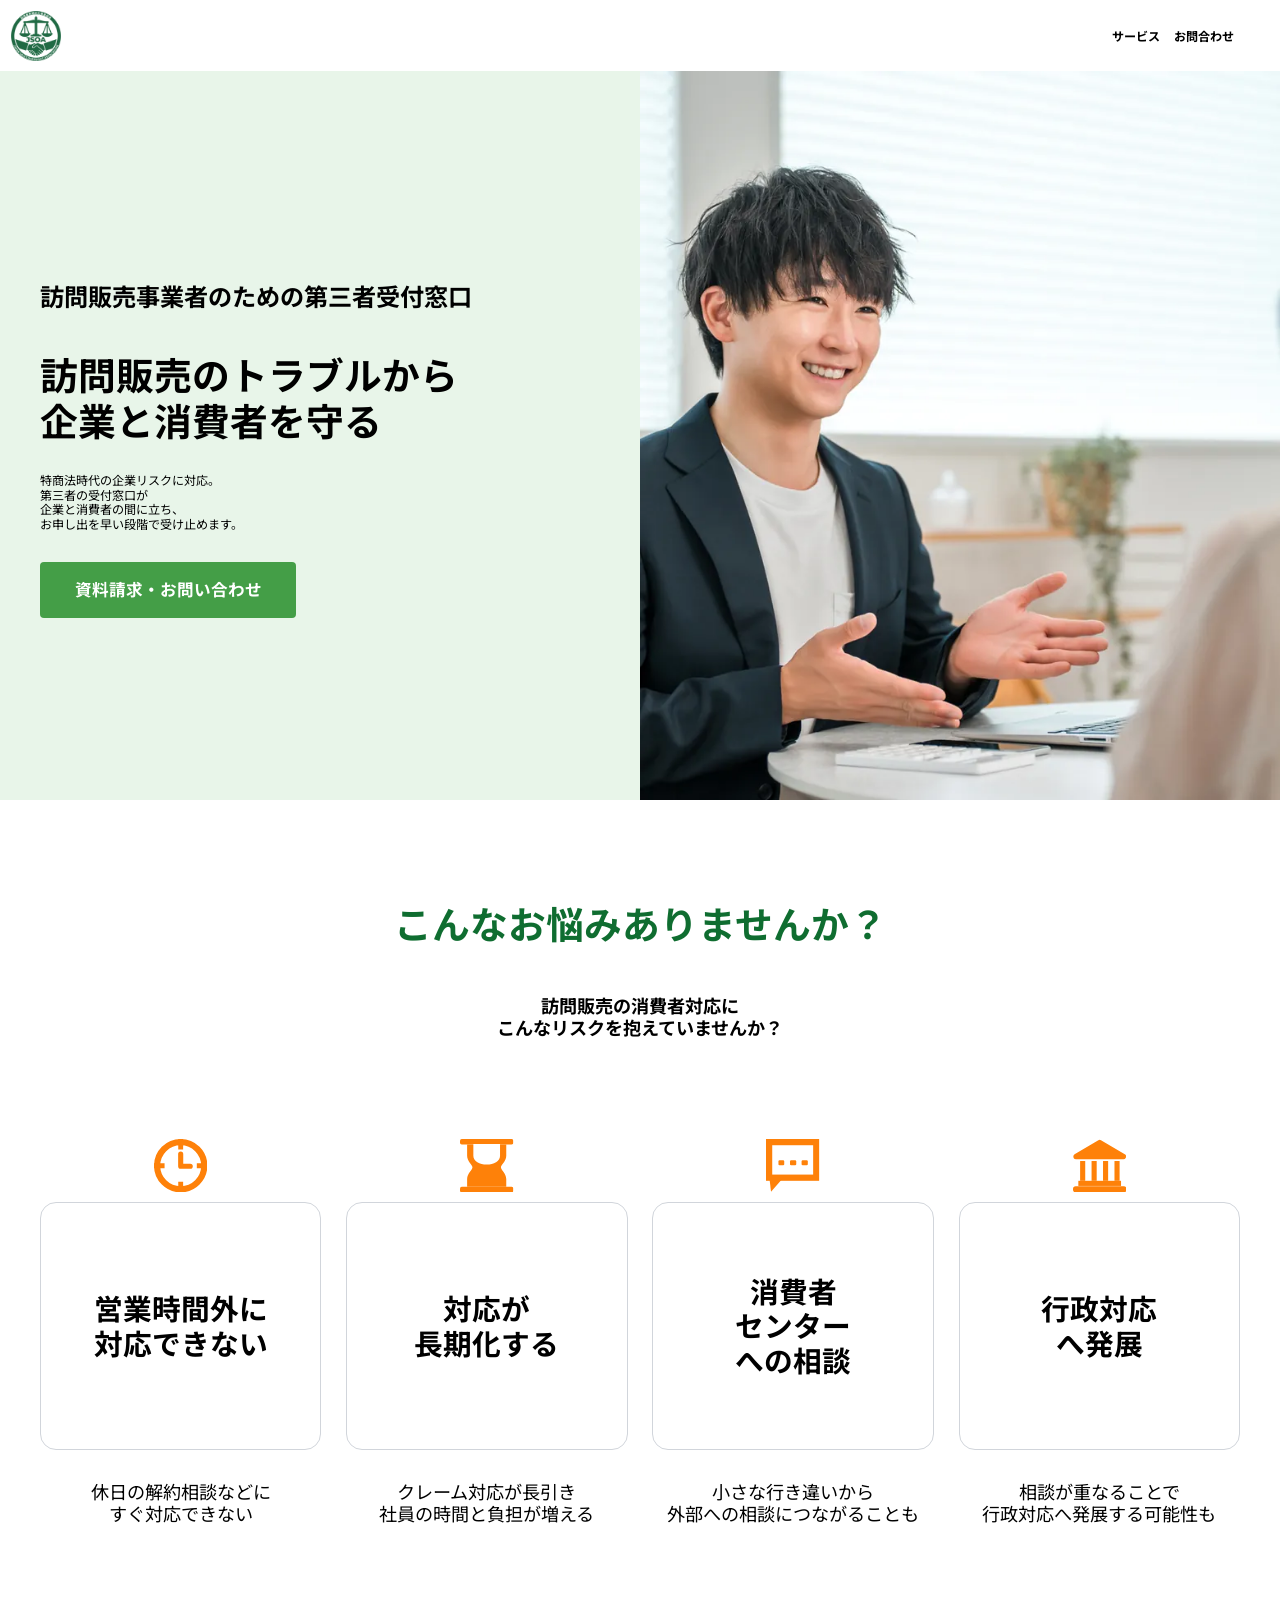
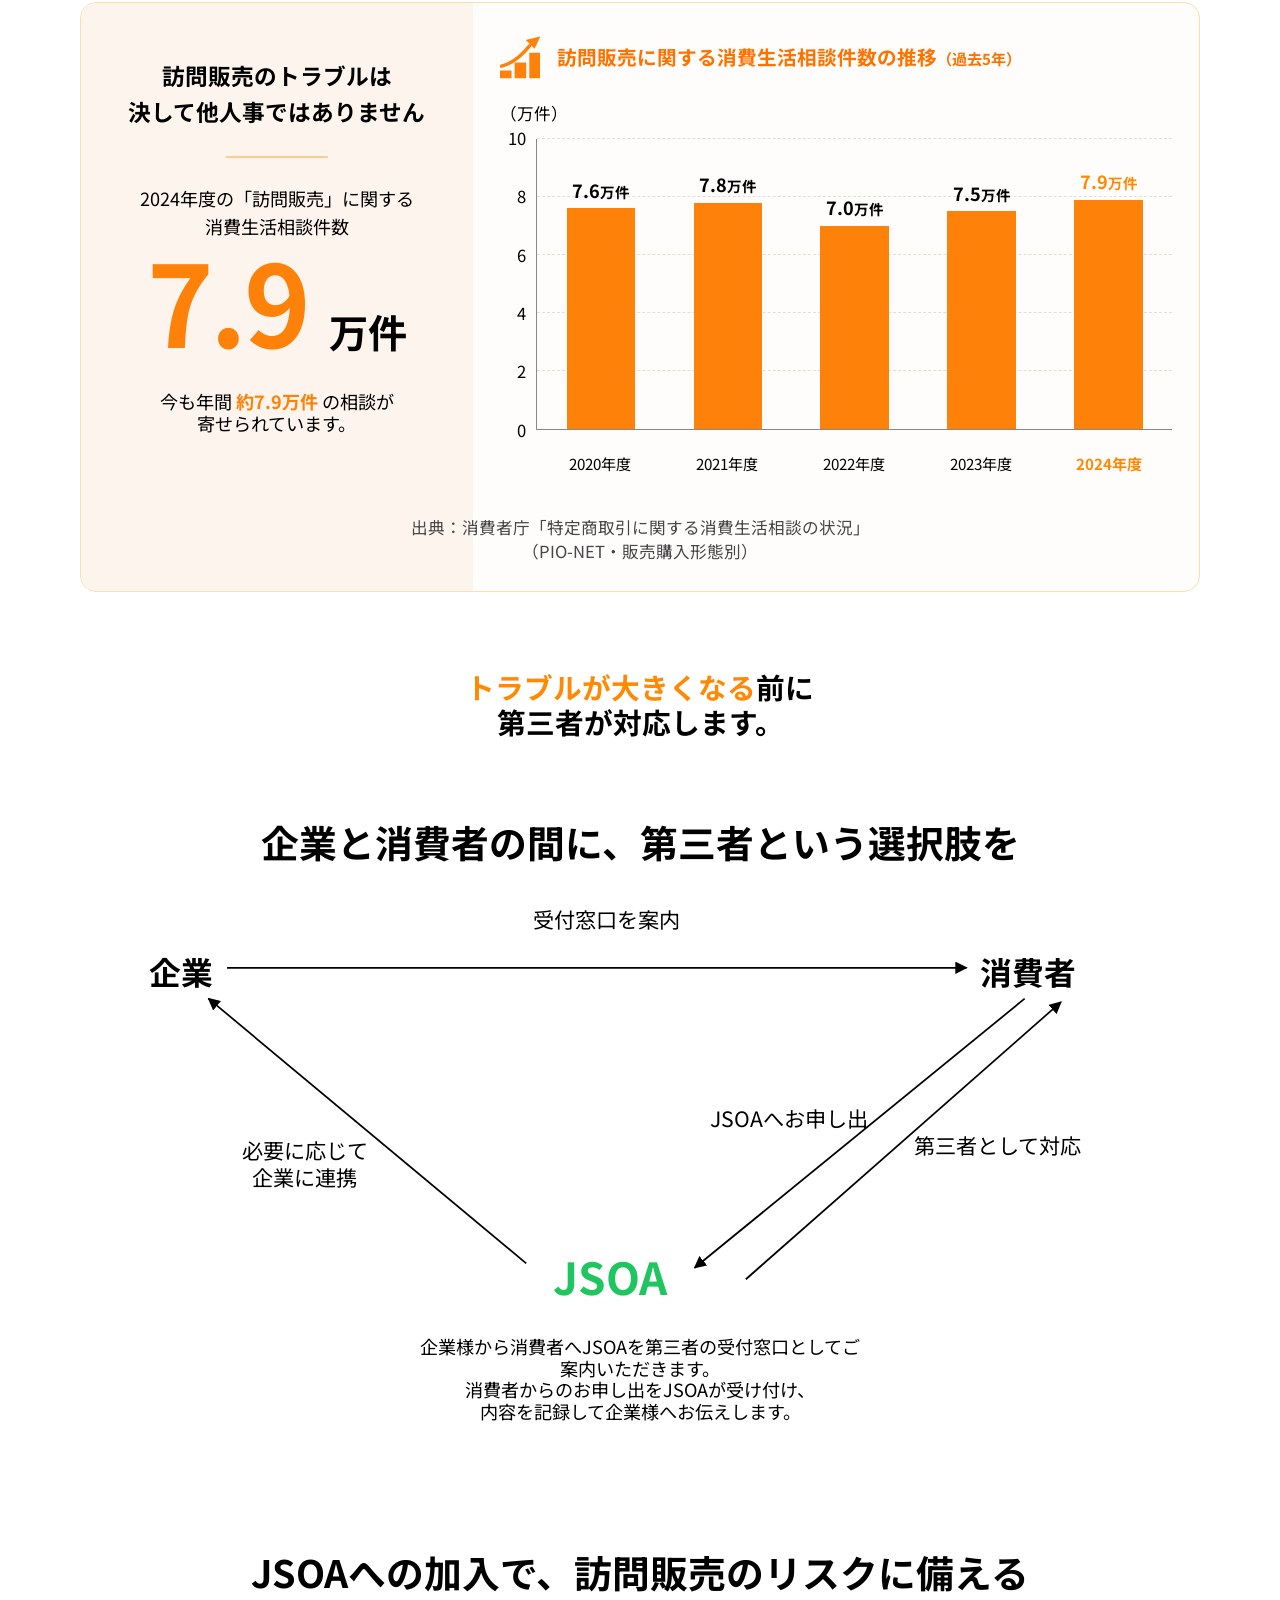
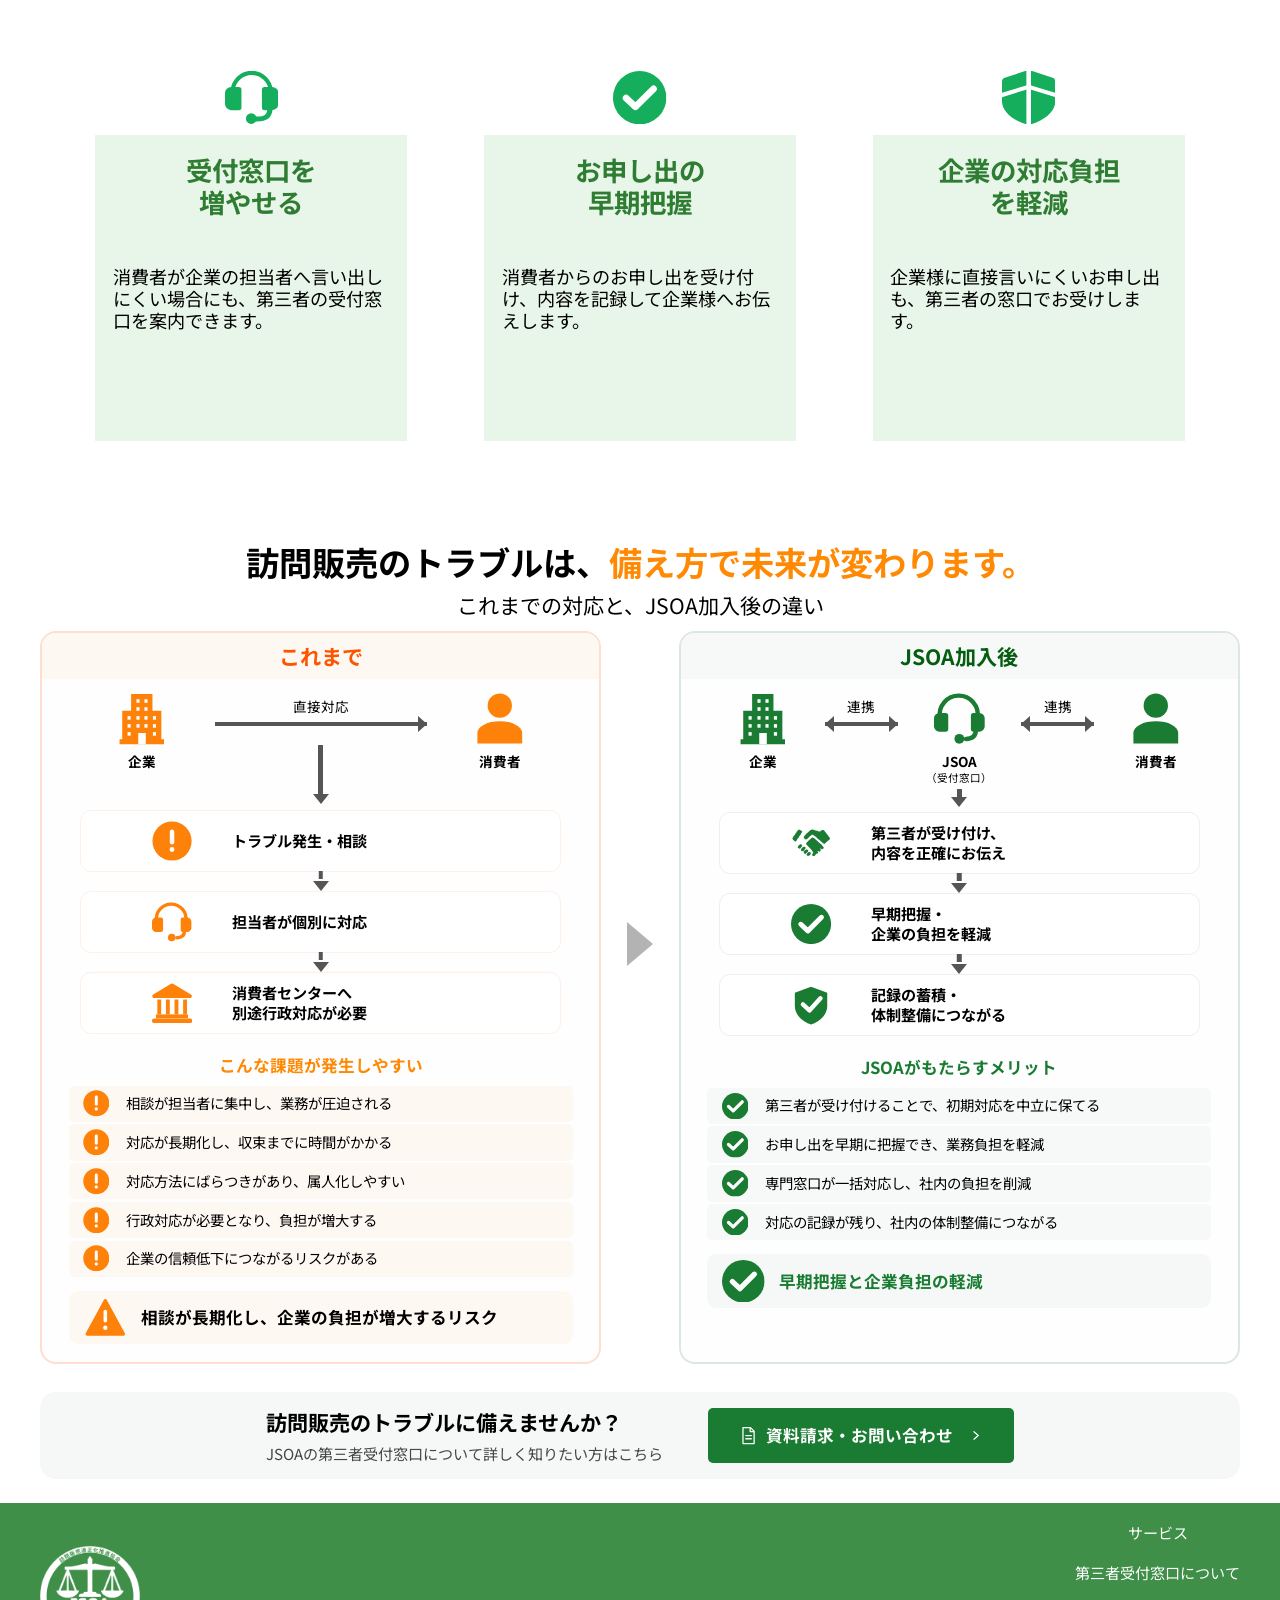
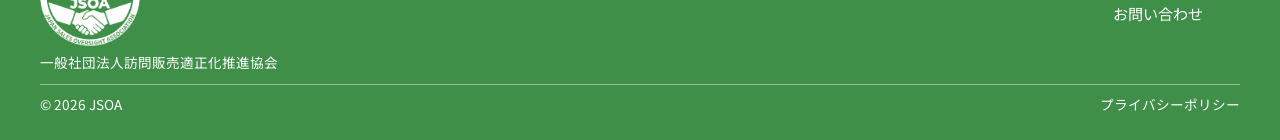
==== index.html @ cdb2e65a "Reorder the testimonial cards and write a new third one The first two cards were both "the desk abso" ====
<!DOCTYPE html>
<html lang="ja">
<head>
<meta charset="UTF-8">
<meta name="viewport" content="width=device-width, initial-scale=1">
<title>一般社団法人訪問販売適正化推進協会（JSOA）｜訪問販売事業者のための第三者受付窓口</title>
<meta name="description" content="JSOAは訪問販売事業者のための第三者受付窓口です。企業と消費者の間に立ち、お申し出を早い段階で受け止め、内容を記録して企業様へお伝えしまートします。">
<meta property="og:type" content="website">
<meta property="og:title" content="一般社団法人訪問販売適正化推進協会（JSOA）">
<meta property="og:description" content="訪問販売のトラブルから企業と消費者を守る。第三者の受付窓口がお申し出を早期に受け止めます。">
<meta property="og:image" content="assets/images/hero-main.jpg">
<link rel="icon" href="assets/images/LOGO.png">
<link rel="preconnect" href="https://fonts.googleapis.com">
<link rel="preconnect" href="https://fonts.gstatic.com" crossorigin>
<link href="https://fonts.googleapis.com/css2?family=Noto+Sans+JP:wght@400;500;700;900&display=swap" rel="stylesheet">
<link rel="stylesheet" href="assets/css/style.css">
<script>
  /* ============================================================
     CTA（資料請求・お問い合わせ）の遷移先
     ページ内すべての CTA ボタンとナビの「お問い合わせ」が一括で切り替わります。
     いまは同梱の個別説明会予約ページに向けています。
     外部URL（Jicooの予約ページ直リンク等）に変えたい場合もこの1行だけ。
     例: window.JSOA_CTA_URL = 'https://www.jicoo.com/t/xxxx/e/yyyy';
     ============================================================ */
  window.JSOA_CTA_URL = 'reserve/index.html';
</script>
</head>
<body>

<!-- ============ SVG アイコンスプライト ============ -->
<svg class="sprite" aria-hidden="true" focusable="false" xmlns="http://www.w3.org/2000/svg">
  <symbol id="i-clock" viewBox="0 0 48 48">
    <circle cx="24" cy="24" r="21.2" fill="none" stroke="currentColor" stroke-width="5.6"/>
    <path d="M24 0v9.5M24 38.5V48M0 24h9.5M38.5 24H48" stroke="currentColor" stroke-width="4.4"/>
    <path d="M24 13.5v11h8.6" fill="none" stroke="currentColor" stroke-width="4.6" stroke-linecap="round" stroke-linejoin="round"/>
  </symbol>
  <symbol id="i-hourglass" viewBox="0 0 48 48">
    <rect x="0" y="0" width="48" height="5" rx="1.6" fill="currentColor"/>
    <rect x="0" y="43" width="48" height="5" rx="1.6" fill="currentColor"/>
    <path d="M6.4 5V15C6.4 20 11.2 23 11.2 25.5 11.2 28 6.4 31 6.4 36V43H41.6V36C41.6 31 36.8 28 36.8 25.5 36.8 23 41.6 20 41.6 15V5Z" fill="currentColor"/>
    <path d="M12 4.6V15C12 20 17.6 23 24 23 30.4 23 36 20 36 15V4.6Z" fill="#fff"/>
  </symbol>
  <symbol id="i-chat" viewBox="0 0 48 48">
    <rect x="2.8" y="2.8" width="42.4" height="32" fill="none" stroke="currentColor" stroke-width="5.6"/>
    <path d="M2.8 32.5H17.5L4.5 47.5Z" fill="currentColor"/>
    <rect x="11.2" y="19.2" width="5.2" height="4.4" rx="1" fill="currentColor"/>
    <rect x="21.6" y="19.2" width="5.6" height="4.4" rx="1" fill="currentColor"/>
    <rect x="32" y="19.2" width="5.6" height="4.4" rx="1" fill="currentColor"/>
  </symbol>
  <symbol id="i-gov" viewBox="0 0 48 48">
    <path d="M24 3 45.4 15.8H2.6Z" fill="currentColor" stroke="currentColor" stroke-width="4.6" stroke-linejoin="round"/>
    <rect x="6.4" y="19.8" width="4.6" height="17.8" fill="currentColor"/>
    <rect x="16.7" y="19.8" width="4.6" height="17.8" fill="currentColor"/>
    <rect x="27" y="19.8" width="4.6" height="17.8" fill="currentColor"/>
    <rect x="37.3" y="19.8" width="4.6" height="17.8" fill="currentColor"/>
    <rect x="4.8" y="37.6" width="38.4" height="4.6" fill="currentColor"/>
    <rect x="0" y="42.4" width="48" height="5.6" rx="2.5" fill="currentColor"/>
  </symbol>
  <symbol id="i-chartup" viewBox="0 0 46 49">
    <rect x="0" y="40" width="13" height="9" fill="currentColor"/>
    <rect x="16.5" y="31" width="13" height="18" fill="currentColor"/>
    <rect x="33" y="20" width="13" height="29" fill="currentColor"/>
    <path d="M1.7 35C12.5 32.5 23.5 24.5 33.5 12" fill="none" stroke="currentColor" stroke-width="3.8" stroke-linecap="round"/>
    <path d="M45.5 1.5 39 15.5 29 5.5z" fill="currentColor"/>
  </symbol>
  <symbol id="i-headset" viewBox="0 0 60 60">
    <path d="M8.6 22A21.5 21.5 0 0 1 30 2.1A21.5 21.5 0 0 1 51.4 22" fill="none"
      stroke="currentColor" stroke-width="4.7"/>
    <path d="M7 18h8.5a3 3 0 0 1 3 3v20a3 3 0 0 1-3 3H7a7 7 0 0 1-7-7V25a7 7 0 0 1 7-7z" fill="currentColor"/>
    <path d="M53 18h-8.5a3 3 0 0 0-3 3v20a3 3 0 0 0 3 3H53a7 7 0 0 0 7-7V25a7 7 0 0 0-7-7z" fill="currentColor"/>
    <path d="M50.5 42.5C50.5 50 46.5 54.5 34 54" fill="none" stroke="currentColor"
      stroke-width="5.6" stroke-linecap="round"/>
    <circle cx="29.5" cy="53.5" r="6" fill="currentColor"/>
  </symbol>
  <symbol id="i-headset-sm" viewBox="0 0 58 57">
    <path d="M6.6 27A21.4 21.4 0 0 1 27.8 2.5A21.4 21.4 0 0 1 49 27" fill="none"
      stroke="currentColor" stroke-width="4.8"/>
    <path d="M6 22h7a3 3 0 0 1 3 3v15a3 3 0 0 1-3 3H6a6 6 0 0 1-6-6V28a6 6 0 0 1 6-6z" fill="currentColor"/>
    <path d="M51 22h-6.5a3 3 0 0 0-3 3v15a3 3 0 0 0 3 3H51a6 6 0 0 0 6-6V28a6 6 0 0 0-6-6z" fill="currentColor"/>
    <path d="M47 41.5C47 46.5 44.5 51 36 51.3" fill="none" stroke="currentColor"
      stroke-width="5" stroke-linecap="round"/>
    <circle cx="28.5" cy="51" r="5.5" fill="currentColor"/>
  </symbol>
  <symbol id="i-check" viewBox="0 0 45 45">
    <circle cx="22.5" cy="22.5" r="22.5" fill="currentColor"/>
    <path d="M11 22.8 18.9 30.2 34.2 15" fill="none" stroke="#fff" stroke-width="5.6" stroke-linecap="round" stroke-linejoin="round"/>
  </symbol>
  <symbol id="i-shield" viewBox="0 0 60 60">
    <path d="M30-1.33 3.1 7.7Q0 8.67 0 12V34C0 45.5 12.8 56.4 30 60.6 47.2 56.4 60 45.5 60 34V12Q60 8.67 56.9 7.7Z" fill="currentColor"/>
    <path class="ico-gap" d="M30-2v63" stroke-width="5.2"/>
    <path class="ico-gap" d="M-2 27.6 30 17.8 62 27.6" stroke-width="4.6"/>
  </symbol>
  <symbol id="i-handshake" viewBox="0 0 56 40">
    <path d="M26.6 36.9C28.5 34.7 28.0 32.5 25.5 32.5C24.3 32.5 23.6 33.1 22.3 35.1C21.6 36.2 21.5 36.6 22.1 37.2C23.1 38.3 25.5 38.2 26.6 36.9ZM34.1 36.6C34.6 35.7 35.4 35.0 36.4 34.8C37.6 34.6 38.0 34.2 38.0 33.5C38.0 33.0 37.8 32.5 37.5 32.5C37.2 32.5 37.0 32.3 37.0 32.0C37.0 31.3 39.5 31.4 39.5 32.1C39.6 32.6 39.6 32.6 39.8 32.1C40.0 31.8 40.4 31.5 40.8 31.5C41.7 31.5 41.8 28.2 40.9 27.9C40.5 27.7 40.4 27.5 40.6 27.2C40.8 27.0 41.4 27.3 41.9 27.9C42.7 28.8 43.0 28.9 44.2 28.4C46.1 27.5 46.4 26.0 44.8 24.7C44.1 24.1 43.5 23.4 43.5 23.3C43.5 22.8 41.1 20.5 40.6 20.5C40.4 20.5 38.9 19.2 37.2 17.6C30.9 11.8 30.4 11.5 28.6 13.1C24.8 16.5 21.0 20.4 21.0 20.9C21.0 21.3 22.9 23.5 25.2 25.9C27.6 28.2 29.5 30.4 29.5 30.7C29.5 30.9 30.0 31.6 30.6 32.1C31.4 32.8 31.5 33.2 31.1 33.4C30.8 33.5 30.5 34.0 30.5 34.5C30.5 35.1 30.3 35.5 30.0 35.5C29.7 35.5 29.5 36.1 29.5 36.8C29.5 37.9 29.7 38.0 31.4 38.0C32.9 38.0 33.4 37.7 34.1 36.6ZM20.7 34.9C21.1 34.5 21.9 33.8 22.7 33.3C25.0 31.5 24.3 29.0 21.5 29.0C20.5 29.0 17.5 31.6 17.5 32.5C17.5 33.0 19.4 35.4 19.9 35.5C20.0 35.5 20.4 35.2 20.7 34.9ZM18.3 30.3C18.9 29.6 19.5 28.8 19.5 28.5C19.5 28.2 19.7 28.0 20.0 28.0C20.7 28.0 20.6 26.5 19.8 25.7C18.7 24.6 17.1 24.9 15.5 26.5C13.9 28.1 13.5 30.7 14.6 31.2C16.0 31.7 17.1 31.4 18.3 30.3ZM13.3 27.3C13.7 26.9 14.0 26.3 14.0 26.0C14.0 25.7 14.2 25.5 14.4 25.5C15.3 25.5 15.9 23.2 15.3 22.4C14.3 21.1 12.6 21.3 11.0 23.0C9.4 24.5 8.9 27.0 10.2 27.0C10.7 27.0 11.0 27.2 11.0 27.5C11.0 28.2 12.5 28.1 13.3 27.3ZM48.2 19.9C50.3 17.8 52.4 16.0 52.8 16.0C53.4 16.0 54.5 14.5 54.5 13.6C54.5 13.1 54.0 12.4 53.5 12.0C53.0 11.6 52.5 11.0 52.5 10.6C52.5 10.3 52.0 9.4 51.4 8.8C49.6 6.8 49.0 6.1 49.0 5.6C49.0 5.4 48.5 4.9 48.0 4.5C47.5 4.1 47.0 3.5 47.0 3.2C47.0 2.3 44.7 1.4 43.6 1.7C43.0 1.9 42.5 2.3 42.5 2.5C42.5 2.8 42.2 3.0 41.8 3.0C41.3 3.0 41.0 3.2 41.0 3.5C41.0 3.8 40.3 4.0 39.5 4.0C38.7 4.0 38.0 3.8 38.0 3.5C38.0 3.2 37.3 3.0 36.4 3.0C35.4 3.0 34.5 2.8 34.2 2.6C34.0 2.3 32.7 1.9 31.3 1.5C29.5 1.0 28.8 1.0 28.4 1.4C28.1 1.7 27.5 2.0 27.1 2.0C26.2 2.0 18.2 10.1 17.8 11.5C17.4 12.7 19.5 15.0 21.0 15.0C21.7 15.0 23.2 13.9 24.8 12.2C26.2 10.7 27.7 9.5 28.0 9.5C28.3 9.5 28.5 9.3 28.5 9.0C28.5 8.7 29.2 8.5 30.0 8.5C30.8 8.5 31.5 8.7 31.5 9.0C31.5 9.3 31.7 9.5 32.0 9.5C32.5 9.5 34.3 10.9 36.8 13.4C37.7 14.3 38.6 15.0 38.8 15.0C38.9 15.0 39.6 15.5 40.2 16.1C40.9 16.7 42.3 17.9 43.3 18.8C44.3 19.6 45.4 20.5 45.7 20.9C46.4 21.7 46.3 21.7 48.2 19.9ZM7.4 17.0C7.5 16.4 7.8 16.0 8.1 16.0C8.3 16.0 8.5 15.7 8.5 15.2C8.5 14.8 8.7 14.5 9.0 14.5C9.3 14.5 9.5 14.2 9.5 13.8C9.5 13.3 9.7 13.0 9.9 13.0C10.2 13.0 10.8 12.2 11.3 11.2C11.8 10.3 12.4 9.5 12.6 9.5C12.8 9.5 13.0 9.2 13.0 8.8C13.0 8.3 13.2 8.0 13.5 8.0C13.8 8.0 14.0 7.6 14.0 7.2C14.0 6.7 14.5 6.0 15.0 5.5C16.1 4.6 15.9 3.0 14.7 3.0C14.3 3.0 14.0 2.8 14.0 2.5C14.0 2.2 13.6 2.0 13.0 2.0C12.4 2.0 12.0 1.8 12.0 1.5C12.0 0.5 10.7 1.1 9.1 2.8C8.2 3.7 7.5 4.9 7.5 5.3C7.5 5.7 7.3 6.0 7.1 6.0C6.9 6.0 6.3 6.7 5.8 7.6C5.2 8.5 4.4 9.6 3.9 10.1C3.4 10.5 3.0 11.2 3.0 11.7C3.0 12.1 2.8 12.5 2.5 12.5C1.4 12.5 2.1 14.6 3.6 16.2C5.5 18.2 7.0 18.5 7.4 17.0Z" fill="currentColor" fill-rule="evenodd"/>
  </symbol>
  <symbol id="i-building" viewBox="0 0 52 58">
    <path d="M14 1h24v19h10v32h3v6H1v-6h3V20h10z" fill="currentColor"/>
    <g fill="#fff">
      <rect x="20" y="7" width="3.5" height="4"/><rect x="29" y="7" width="3.5" height="4"/>
      <rect x="20" y="16" width="3.5" height="4"/><rect x="29" y="16" width="3.5" height="4"/>
      <rect x="10" y="26" width="3.5" height="4"/><rect x="20" y="26" width="3.5" height="4"/>
      <rect x="29" y="26" width="3.5" height="4"/><rect x="38.5" y="26" width="3.5" height="4"/>
      <rect x="10" y="35" width="3.5" height="4"/><rect x="20" y="35" width="3.5" height="4"/>
      <rect x="29" y="35" width="3.5" height="4"/><rect x="38.5" y="35" width="3.5" height="4"/>
      <rect x="10" y="44" width="3.5" height="4"/><rect x="38.5" y="44" width="3.5" height="4"/>
      <rect x="22" y="45" width="8.5" height="13"/>
    </g>
  </symbol>
  <symbol id="i-person" viewBox="0 0 48 53">
    <circle cx="24" cy="13" r="12.5" fill="currentColor"/>
    <path d="M1 52V41a23 12 0 0 1 46 0v11z" fill="currentColor"/>
  </symbol>
  <symbol id="i-alert" viewBox="0 0 45 44">
    <circle cx="22.5" cy="22" r="22" fill="currentColor"/>
    <rect x="20" y="9" width="5" height="17" rx="2.5" fill="#fff"/>
    <circle cx="22.5" cy="31.5" r="2.7" fill="#fff"/>
  </symbol>
  <symbol id="i-warning" viewBox="0 0 53 49">
    <path d="M26.5 4 49 45.4H4z" fill="currentColor" stroke="currentColor" stroke-width="4.2" stroke-linejoin="round"/>
    <rect x="24.3" y="15" width="4.4" height="16" rx="2.2" fill="#fff"/>
    <circle cx="26.5" cy="37.5" r="2.7" fill="#fff"/>
  </symbol>
  <symbol id="i-doc" viewBox="0 0 48 48">
    <path d="M10 4h19l9 9v31H10z" fill="none" stroke="currentColor" stroke-width="3.2" stroke-linejoin="round"/>
    <path d="M28 4v10h10" fill="none" stroke="currentColor" stroke-width="3.2" stroke-linejoin="round"/>
    <path d="M17 24h14M17 32h14" stroke="currentColor" stroke-width="3.2" stroke-linecap="round"/>
  </symbol>
  <symbol id="i-shield-check" viewBox="0 0 39 47">
    <path d="M19.5 2 38.5 9v15.5c0 10-8 18.1-19 21.9C8.5 42.6.5 34.5.5 24.5V9z" fill="currentColor"/>
    <path d="M10 22.8 17.6 29.8 30.6 15.6" fill="none" stroke="#fff" stroke-width="5.2" stroke-linecap="round" stroke-linejoin="round"/>
  </symbol>
  <symbol id="i-arrow" viewBox="0 0 48 48">
    <path d="M8 24h30m-9-10 10 10-10 10" fill="none" stroke="currentColor" stroke-width="3.4" stroke-linecap="round" stroke-linejoin="round"/>
  </symbol>
  <symbol id="i-chevron" viewBox="0 0 48 48">
    <path d="M19 12l14 12-14 12" fill="none" stroke="currentColor" stroke-width="4" stroke-linecap="round" stroke-linejoin="round"/>
  </symbol>
</svg>

<!-- ============ ヘッダー ============ -->
<header class="header">
  <div class="header__inner">
    <a class="header__logo" href="#top">
      <img src="assets/images/LOGO.png" width="126" height="126" alt="一般社団法人訪問販売適正化推進協会">
    </a>
    <nav class="nav" aria-label="メインナビゲーション">
      <ul class="nav__list">
        <li><a href="#service">サービス</a></li>
        <li><a href="#" data-cta>お問合わせ</a></li>
      </ul>
    </nav>
  </div>
</header>

<main id="top">

  <!-- ============ ヒーロー ============ -->
  <section class="hero">
    <div class="hero__panel">
      <div class="hero__body">
        <p class="hero__eyebrow">訪問販売事業者のための第三者受付窓口</p>
        <h1 class="hero__title">訪問販売のトラブルから<br>企業と消費者を守る</h1>
        <p class="hero__lead">特商法時代の企業リスクに対応。<br>第三者の受付窓口が<br>企業と消費者の間に立ち、<br>お申し出を早い段階で受け止めます。</p>
        <a class="btn btn--primary hero__cta" href="#" data-cta>資料請求・お問い合わせ</a>
      </div>
    </div>
    <div class="hero__media">
      <picture>
        <source media="(max-width: 767px)" srcset="assets/images/hero-main-sp.webp" type="image/webp">
        <source srcset="assets/images/hero-main.webp" type="image/webp">
        <img src="assets/images/hero-main.jpg" width="1440" height="1640" alt="お申し出を受け付けるスタッフ" fetchpriority="high" decoding="async">
      </picture>
    </div>
  </section>

  <!-- ============ こんなお悩みありませんか？ ============ -->
  <section class="section problems">
    <div class="container">
      <h2 class="h2 h2--green">こんなお悩みありませんか？</h2>
      <p class="section__lead">訪問販売の消費者対応に<br>こんなリスクを抱えていませんか？</p>

      <ul class="pcards">
        <li class="pcard">
          <span class="pcard__icon"><svg><use href="#i-clock"/></svg></span>
          <div class="pcard__box"><h3 class="pcard__title">営業時間外に<br>対応できない</h3></div>
          <p class="pcard__note">休日の解約相談などに<br>すぐ対応できない</p>
        </li>
        <li class="pcard">
          <span class="pcard__icon"><svg><use href="#i-hourglass"/></svg></span>
          <div class="pcard__box"><h3 class="pcard__title">対応が<br>長期化する</h3></div>
          <p class="pcard__note">クレーム対応が長引き<br>社員の時間と負担が増える</p>
        </li>
        <li class="pcard">
          <span class="pcard__icon"><svg><use href="#i-chat"/></svg></span>
          <div class="pcard__box"><h3 class="pcard__title">消費者<br class="pc-only pcard__br">センター<br>への相談</h3></div>
          <p class="pcard__note">小さな行き違いから<br>外部への相談につながることも</p>
        </li>
        <li class="pcard">
          <span class="pcard__icon"><svg><use href="#i-gov"/></svg></span>
          <div class="pcard__box"><h3 class="pcard__title">行政対応<br>へ発展</h3></div>
          <p class="pcard__note">相談が重なることで<br>行政対応へ発展する可能性も</p>
        </li>
      </ul>

      <!-- ---- 相談件数データ ---- -->
      <div class="stat">
        <div class="stat__lead">
          <span class="stat__icon sp-only"><svg><use href="#i-chartup"/></svg></span>
          <h3 class="stat__headline">訪問販売のトラブルは<br>決して他人事ではありません</h3>
          <p class="stat__label">2024年度の「訪問販売」に関する<br>消費生活相談件数</p>
          <p class="stat__figure"><span class="stat__num">7.9</span><span class="stat__unit">万件</span></p>
          <p class="stat__note">今も年間 <b>約7.9万件</b> の相談が<br>寄せられています。</p>
        </div>

        <div class="stat__chart">
          <h4 class="chart__heading">
            <span class="chart__headingIcon"><svg><use href="#i-chartup"/></svg></span>
            <span class="chart__headingText">訪問販売に関する<br class="sp-only">消費生活相談件数の推移<span class="chart__badge">（過去5年）</span></span>
          </h4>

          <figure class="chart">
            <span class="chart__unitLabel">（万件）</span>
            <div class="chart__body">
              <div class="chart__yaxis" aria-hidden="true">
                <span style="--p:100">10</span><span style="--p:80">8</span><span style="--p:60">6</span><span style="--p:40">4</span><span style="--p:20">2</span><span style="--p:0">0</span>
              </div>
              <div class="chart__plot">
                <div class="chart__grid" aria-hidden="true"><i style="--p:100"></i><i style="--p:80"></i><i style="--p:60"></i><i style="--p:40"></i><i style="--p:20"></i></div>
                <ul class="chart__series">
                  <li style="--v:7.6"><b class="chart__val">7.6<small>万件</small></b><span class="chart__bar"></span></li>
                  <li style="--v:7.8"><b class="chart__val">7.8<small>万件</small></b><span class="chart__bar"></span></li>
                  <li style="--v:7.0"><b class="chart__val">7.0<small>万件</small></b><span class="chart__bar"></span></li>
                  <li style="--v:7.5"><b class="chart__val">7.5<small>万件</small></b><span class="chart__bar"></span></li>
                  <li class="is-current" style="--v:7.9"><b class="chart__val">7.9<small>万件</small></b><span class="chart__bar"></span></li>
                </ul>
              </div>
              <ul class="chart__xaxis">
                <li>2020年度</li><li>2021年度</li><li>2022年度</li><li>2023年度</li><li class="is-current">2024年度</li>
              </ul>
            </div>
          </figure>

          <div class="stat__warn sp-only">
            <span class="stat__warnIcon"><svg><use href="#i-alert"/></svg></span>
            <p>件数は高止まりしており、<br>相談が重なることで<b>行政対応</b>に<br>発展するリスクが高まっています。</p>
          </div>

        </div>

        <p class="stat__source">出典：消費者庁<br class="sp-only">「特定商取引に関する消費生活相談の状況」<br>（PIO-NET・販売購入形態別）</p>
      </div>

      <p class="bridge"><span class="u-orange">トラブルが大きくなる</span>前に<br>第三者が対応します。</p>
    </div>
  </section>

  <!-- ============ 第三者という選択肢 ============ -->
  <section class="section flowsec" id="about">
    <div class="container">
      <h2 class="h2">企業と消費者の間に、<br class="sp-only">第三者という選択肢を</h2>

      <!-- PC: 三角図 -->
      <!-- viewBox はコンテナ幅 1360 と 1:1。座標は Figma 実測（コンテナ相対）。 -->
      <svg class="triangle pc-only" viewBox="0 0 1360 480" role="img" aria-labelledby="triTitle">
        <title id="triTitle">企業から消費者へJSOAを案内し、消費者はJSOAへお申し出、JSOAは内容を記録して企業へお伝えする関係図</title>
        <defs>
          <marker id="ah" viewBox="0 0 10 10" refX="9" refY="5" markerWidth="7" markerHeight="7" orient="auto-start-reverse">
            <path d="M0 0 10 5 0 10z" fill="#000"/>
          </marker>
        </defs>

        <text class="tri-node" x="123" y="107">企業</text>
        <text class="tri-node" x="1174" y="107" text-anchor="end">消費者</text>
        <text class="tri-node tri-node--jsoa" x="646" y="458" text-anchor="middle">JSOA</text>

        <!-- 企業 → 消費者 -->
        <text class="tri-label" x="642" y="42" text-anchor="middle">受付窓口を案内</text>
        <line x1="212" y1="87" x2="1050" y2="87" stroke="#000" stroke-width="2" marker-end="url(#ah)"/>

        <!-- 消費者 → JSOA / JSOA → 消費者 -->
        <line x1="1116" y1="122" x2="742" y2="427" stroke="#000" stroke-width="2" marker-end="url(#ah)"/>
        <text class="tri-label" x="938" y="268" text-anchor="end">JSOAへお申し出</text>
        <line x1="800" y1="440" x2="1157" y2="126" stroke="#000" stroke-width="2" marker-end="url(#ah)"/>
        <text class="tri-label" x="990" y="298">第三者として対応</text>

        <!-- JSOA → 企業 -->
        <line x1="551" y1="422" x2="191" y2="122" stroke="#000" stroke-width="2" marker-end="url(#ah)"/>
        <text class="tri-label" x="300" y="304" text-anchor="middle">必要に応じて</text>
        <text class="tri-label" x="300" y="334" text-anchor="middle">企業に連携</text>
      </svg>

      <!-- SP: 三角図 -->
      <!-- PCと同じ三角形。viewBox は SP のコンテナ幅（354）に合わせてあり、
           表示上 1単位 = 1px になるので、文字サイズはそのまま px として読める。

           PCとの違いは矢印が3本（PCは4本）で、「第三者として対応」を
           省いている点。SPでは右辺に2本の線とラベルを並べる幅がなく、
           どのラベルがどの矢印のものか分からなくなる。省いた1本は
           図の下の本文で説明している。省く前の縦フロー版も同じ3本だった。

           ラベルは三角形の内側に置いている（外側には幅がない）。
           それぞれ対応する辺のすぐ内側に寄せて、どの矢印の説明かが
           分かるようにしている。 -->
      <svg class="trisp sp-only" viewBox="0 0 354 272" role="img" aria-labelledby="triSpTitle">
        <title id="triSpTitle">企業から消費者へJSOAを案内し、消費者はJSOAへ相談、JSOAは必要に応じて企業と連携する関係図</title>
        <defs>
          <marker id="ahsp" viewBox="0 0 10 10" refX="9" refY="5" markerWidth="5" markerHeight="5" orient="auto-start-reverse">
            <path d="M0 0 10 5 0 10z" fill="#000"/>
          </marker>
        </defs>

        <text class="trisp-node" x="4" y="46">企業</text>
        <text class="trisp-node" x="350" y="46" text-anchor="end">消費者</text>
        <text class="trisp-node trisp-node--jsoa" x="177" y="262" text-anchor="middle">JSOA</text>

        <!-- 企業 → 消費者 -->
        <text class="trisp-label" x="177" y="14" text-anchor="middle">受付窓口を案内</text>
        <line x1="46" y1="39" x2="291" y2="39" stroke="#000" stroke-width="1.8" marker-end="url(#ahsp)"/>

        <!-- 消費者 → JSOA -->
        <line x1="330" y1="62" x2="218" y2="232" stroke="#000" stroke-width="1.8" marker-end="url(#ahsp)"/>
        <text class="trisp-label" x="264" y="145" text-anchor="end">JSOAへお申し出</text>

        <!-- JSOA → 企業 -->
        <line x1="136" y1="232" x2="24" y2="62" stroke="#000" stroke-width="1.8" marker-end="url(#ahsp)"/>
        <text class="trisp-label" x="96" y="136">必要に応じて</text>
        <text class="trisp-label" x="96" y="154">企業に連携</text>
      </svg>

      <p class="flowsec__text">企業様から消費者へJSOAを第三者の受付窓口としてご<br>案内いただきます。<br>消費者からのお申し出をJSOAが受け付け、<br>内容を記録して企業様へお伝えします。</p>
    </div>
  </section>

  <!-- ============ 加入メリット3枚 ============ -->
  <section class="section merits" id="service">
    <div class="container">
      <h2 class="h2">JSOAへの加入で、<br class="sp-only">訪問販売のリスクに備える</h2>
      <ul class="mcards">
        <li class="mcard">
          <span class="mcard__icon"><svg><use href="#i-headset"/></svg></span>
          <div class="mcard__body">
            <h3 class="mcard__title">受付窓口を<br>増やせる</h3>
            <p class="mcard__text">消費者が企業の担当者へ言い出しにくい場合にも、第三者の受付窓口を案内できます。</p>
          </div>
        </li>
        <li class="mcard">
          <span class="mcard__icon"><svg><use href="#i-check"/></svg></span>
          <div class="mcard__body">
            <h3 class="mcard__title">お申し出の<br>早期把握</h3>
            <p class="mcard__text">消費者からのお申し出を受け付け、内容を記録して企業様へお伝えします。</p>
          </div>
        </li>
        <li class="mcard">
          <span class="mcard__icon"><svg><use href="#i-shield"/></svg></span>
          <div class="mcard__body">
            <h3 class="mcard__title">企業の対応負担<br>を軽減</h3>
            <p class="mcard__text">企業様に直接言いにくいお申し出も、第三者の窓口でお受けします。</p>
          </div>
        </li>
      </ul>
    </div>
  </section>

  <!-- ============ ビフォーアフター比較 ============ -->
  <section class="section compare">
    <div class="container">
      <h2 class="h2">訪問販売のトラブルは、<br class="sp-only"><span class="u-orange">備え方で未来が変わります。</span></h2>
      <p class="section__lead section__lead--sm">これまでの対応と、JSOA加入後の違い</p>

      <div class="cmp">
        <!-- これまで -->
        <div class="cmp__col cmp__col--before">
          <p class="cmp__head">これまで</p>
          <div class="cmp__body">
            <div class="cmp__rel">
              <div class="cmp__actor"><span class="cmp__actorIcon"><svg><use href="#i-building"/></svg></span><span class="cmp__actorName">企業</span></div>
              <div class="cmp__link"><span class="cmp__linkLabel">直接対応</span><span class="cmp__line cmp__line--to"></span></div>
              <div class="cmp__actor"><span class="cmp__actorIcon"><svg><use href="#i-person"/></svg></span><span class="cmp__actorName">消費者</span></div>
            </div>
            <span class="cmp__down"></span>

            <ul class="cmp__steps">
              <li><span class="cmp__stepIcon"><svg><use href="#i-alert"/></svg></span>トラブル発生・相談</li>
              <li><span class="cmp__stepIcon"><svg><use href="#i-headset-sm"/></svg></span>担当者が個別に対応</li>
              <li><span class="cmp__stepIcon"><svg><use href="#i-gov"/></svg></span>消費者センターへ<br>別途行政対応が必要</li>
            </ul>

            <p class="cmp__sub">こんな課題が発生しやすい</p>
            <ul class="cmp__list">
              <li><span class="cmp__listIcon"><svg><use href="#i-alert"/></svg></span>相談が担当者に集中し、業務が圧迫される</li>
              <li><span class="cmp__listIcon"><svg><use href="#i-alert"/></svg></span>対応が長期化し、収束までに時間がかかる</li>
              <li><span class="cmp__listIcon"><svg><use href="#i-alert"/></svg></span>対応方法にばらつきがあり、属人化しやすい</li>
              <li><span class="cmp__listIcon"><svg><use href="#i-alert"/></svg></span>行政対応が必要となり、負担が増大する</li>
              <li><span class="cmp__listIcon"><svg><use href="#i-alert"/></svg></span>企業の信頼低下につながるリスクがある</li>
            </ul>
            <p class="cmp__result"><span class="cmp__resultIcon"><svg><use href="#i-warning"/></svg></span>相談が長期化し、企業の負担が増大するリスク</p>
          </div>
        </div>

        <span class="cmp__arrow" aria-hidden="true"></span>

        <!-- JSOA加入後 -->
        <div class="cmp__col cmp__col--after">
          <p class="cmp__head">JSOA加入後</p>
          <div class="cmp__body">
            <div class="cmp__rel cmp__rel--three">
              <div class="cmp__actor"><span class="cmp__actorIcon"><svg><use href="#i-building"/></svg></span><span class="cmp__actorName">企業</span></div>
              <div class="cmp__link"><span class="cmp__linkLabel">連携</span><span class="cmp__line cmp__line--both"></span></div>
              <div class="cmp__actor"><span class="cmp__actorIcon"><svg><use href="#i-headset-sm"/></svg></span><span class="cmp__actorName cmp__actorName--jsoa">JSOA<small>（受付窓口）</small></span></div>
              <div class="cmp__link"><span class="cmp__linkLabel">連携</span><span class="cmp__line cmp__line--both"></span></div>
              <div class="cmp__actor"><span class="cmp__actorIcon"><svg><use href="#i-person"/></svg></span><span class="cmp__actorName">消費者</span></div>
            </div>
            <span class="cmp__down"></span>

            <ul class="cmp__steps">
              <li><span class="cmp__stepIcon"><svg><use href="#i-handshake"/></svg></span>第三者が受け付け、<br>内容を正確にお伝え</li>
              <li><span class="cmp__stepIcon"><svg><use href="#i-check"/></svg></span>早期把握・<br>企業の負担を軽減</li>
              <li><span class="cmp__stepIcon"><svg><use href="#i-shield-check"/></svg></span>記録の蓄積・<br>体制整備につながる</li>
            </ul>

            <p class="cmp__sub">JSOAがもたらすメリット</p>
            <ul class="cmp__list">
              <li><span class="cmp__listIcon"><svg><use href="#i-check"/></svg></span>第三者が受け付けることで、初期対応を中立に保てる</li>
              <li><span class="cmp__listIcon"><svg><use href="#i-check"/></svg></span>お申し出を早期に把握でき、業務負担を軽減</li>
              <li><span class="cmp__listIcon"><svg><use href="#i-check"/></svg></span>専門窓口が一括対応し、社内の負担を削減</li>
              <li><span class="cmp__listIcon"><svg><use href="#i-check"/></svg></span>対応の記録が残り、社内の体制整備につながる</li>
                          </ul>
            <p class="cmp__result"><span class="cmp__resultIcon"><svg><use href="#i-check"/></svg></span>早期把握と企業負担の軽減</p>
          </div>
        </div>
      </div>

      <div class="ctaband">
        <div class="ctaband__text">
          <p class="ctaband__title">訪問販売のトラブルに備えませんか？</p>
          <p class="ctaband__sub">JSOAの第三者受付窓口について詳しく知りたい方はこちら</p>
        </div>
        <a class="btn btn--primary btn--lg" href="#" data-cta>
          <svg class="btn__icon"><use href="#i-doc"/></svg>
          <span>資料請求・お問い合わせ</span>
          <svg class="btn__arrow"><use href="#i-chevron"/></svg>
        </a>
      </div>
    </div>
  </section>


  <!-- ============ 加盟店の声（未公開） ============ -->
<!--
  公開するときは、この説明の直前にあるコメント開始記号と、
  ブロック末尾のコメント終了記号を消してください。
  そのときは CTA帯（「訪問販売のトラブルに備えませんか？」）を
  このセクションの末尾へ移すと、ページが「声 → 申し込み」で終わります。
  あわせて style.css の .compare の padding-bottom を 56px / 40px へ、
  .voices の値とともに調整してください。

  掲載内容はすべてダミーです。公開前に必ず差し替えてください。
  実在する加盟店の声に差し替えるか、実例がない場合は見出しを
  「活用イメージ」等に変え、想定例であることを明記してください。
  実在しない事業者の体験談を「加盟店の声」として公開することは
  できません（景品表示法上のリスク）。

  営業資料（加盟店ご案内資料）9ページ「活用事例」の構成を参考にしています。
  CSS は assets/css/style.css の「14.5 加盟店の声」。CSS は外していません。

  <section class="section voices">
    <div class="container">
      <h2 class="h2">加盟店の声</h2>
      <p class="section__lead">第三者の受付窓口を、現場でどのように活用いただいているか</p>

      <ul class="vcards">
        <li class="vcard">
          <p class="vcard__badge">住宅リフォーム工事</p>
          <h3 class="vcard__title">「窓口のために<br>人を増やさずに済みました」</h3>
          <p class="vcard__text">お申し出のたびに手が止まり、専任を置くか検討していました。一次受付をお任せできるようになり、増員せずに体制を整えられています。対応の記録が残るため、社内での状況把握もしやすくなりました。</p>
          <p class="vcard__meta">従業員35名規模／加盟2年目</p>
        </li>
        <li class="vcard">
          <p class="vcard__badge">浄水器の販売</p>
          <h3 class="vcard__title">「つながらない時間が<br>なくなりました」</h3>
          <p class="vcard__text">休業日のご連絡は翌営業日までお待たせしていました。早く手続きを済ませたいお客様が外部の窓口へ相談されることもあり、内容以前に「連絡がつかない」ことが問題になっていました。いまは第三者の受付窓口が受け止めます。</p>
          <p class="vcard__meta">従業員15名規模／加盟1年目</p>
        </li>
        <li class="vcard">
          <p class="vcard__badge">太陽光発電設備の販売</p>
          <h3 class="vcard__title">「お客様の不安による<br>キャンセルが減りました」</h3>
          <p class="vcard__text">ご契約後に不安を感じたお客様がご家族などに相談され、「とりあえずキャンセルした方がいい」となって、ご説明する機会のないまま手続きに至ることがありました。第三者の受付窓口をご案内できるようになり、そうした行き違いが減っています。</p>
          <p class="vcard__meta">従業員20名規模／加盟2年目</p>
        </li>
      </ul>
    </div>
  </section>
-->

</main>

<!-- ============ フッター ============ -->
<footer class="footer">
  <div class="container footer__inner">
    <div class="footer__top">
      <div class="footer__brand">
        <img class="footer__logo" src="assets/images/LOGO-white.png" width="126" height="126" alt="">
        <p class="footer__org">一般社団法人訪問販売適正化推進協会</p>
      </div>
      <nav class="footer__nav" aria-label="フッターナビゲーション">
        <ul>
          <li><a href="#service">サービス</a></li>
          <li><a href="#about">第三者受付窓口について</a></li>
          <li><a href="#" data-cta>お問い合わせ</a></li>
        </ul>
      </nav>
    </div>
    <div class="footer__bottom">
      <p class="footer__copy">&copy; 2026 JSOA</p>
      <p class="footer__privacy"><a href="privacy/index.html">プライバシーポリシー</a></p>
    </div>
  </div>
</footer>

<!-- ============ SP: 追従CTA ============ -->
<div class="stickycta" id="stickycta" hidden>
  <a class="btn btn--primary btn--block" href="#" data-cta>
    <svg class="btn__icon"><use href="#i-doc"/></svg>
    <span>資料請求・お問い合わせ</span>
  </a>
</div>

<script src="assets/js/main.js"></script>
</body>
</html>
---- assets/css/style.css ----
@charset "UTF-8";
/* ==========================================================================
   JSOA LP
   Figma: Desktop - FINAL (1440x5706) / Mobile - FINAL (390x4644)
   数値は design/reference/figma/ の書き出しから実測した値。
   PC は 1440 実寸を min(Xvw, Ypx) で表現し、768px まで比例縮小。
   SP は Mobile - FINAL の実測値を px 固定。
   ========================================================================== */

/* ---------- 1. Reset ---------- */
*,*::before,*::after{box-sizing:border-box}
html{-webkit-text-size-adjust:100%}
body,h1,h2,h3,h4,p,ul,ol,li,figure{margin:0;padding:0}
ul,ol{list-style:none}
img,svg,picture{display:block;max-width:100%}
img{height:auto}
a{color:inherit;text-decoration:none}
.sprite{display:none}
/* アイコン用の span は inline のままだと width/height が効かないため block 化 */
/* シールドの分割線は背景色で抜く（PCは白地、SPは淡いグリーンのカード上） */
.ico-gap{fill:none;stroke:var(--icon-gap,#fff)}
@media (max-width:767px){.mcard{--icon-gap:var(--green-pale)}}
.pcard__icon,.stat__icon,.chart__headingIcon,.stat__warnIcon,.mcard__icon,
.cmp__actorIcon,.cmp__stepIcon,.cmp__listIcon,.cmp__resultIcon{display:block}

/* ---------- 2. Design tokens ---------- */
:root{
  /* Palette（Figma 実測） */
  /* Figma は緑を用途ごとに使い分けているため、実測値をそれぞれ保持する */
  --green:#1a7c32;            /* CTA帯ボタン・比較セクションのアイコン */
  --green-hero-btn:#449e47;   /* ヒーローのボタン */
  --green-h2:#0f6d30;         /* 「こんなお悩みありませんか？」 */
  --green-card:#2e7d32;       /* メリットカードの見出し */
  --green-card-icon:#14ae5c;  /* メリットカードのアイコン */
  --green-jsoa:#21c560;       /* 関係図・縦フローの JSOA */
  --green-after:#045d10;      /* 比較セクション「JSOA加入後」ラベル */
  --green-footer:#3f8f48;     /* フッター */
  --green-pale:#e8f5e9;       /* ヒーロー左パネル・メリットカード */
  --green-tint:#f5f8f6;       /* 比較セクション右パネル・CTA帯 */
  --green-edge:#8dc63f;       /* SPの左右フチのライン（Figmaにはない追加） */
  --orange:#ff8903;           /* 見出しの強調 */
  --orange-chart:#fe7200;     /* グラフ見出し */
  --orange-bar:#fe8109;       /* グラフ・大きな数字・アイコン */
  --orange-strong:#fe5400;    /* 「これまで」ラベル */
  --cream:#fdf5ed;            /* 相談件数ブロック左パネル */
  --cream-tint:#fef8f2;       /* 比較セクション左パネル */
  --stat-bg:#fffdfb;          /* 相談件数ブロック地色 */
  --stat-border:#fcdfae;
  --stat-rule:#fdcc94;
  --card-border:#d1d5db;
  --text:#000;
  --text-muted:#464646;
  --white:#fff;

  /* Type（SP = Mobile - FINAL 実測） */
  --fs-h1:30px;      --lh-h1:36px;
  --fs-h2:24px;
  --fs-eyebrow:14px;
  --fs-herolead:14px;  --lh-herolead:17px;
  --fs-sublead:12px;   --lh-sublead:14px;
  --fs-card4:24px;     --lh-card4:29px;
  --fs-card4note:16px; --lh-card4note:19px;
  --fs-card3:24px;
  --fs-body:16px;
  --fs-small:12px;
  --fs-nav:14px;

  /* Layout */
  --container:1360px;
  --gutter:10px;
  --radius:10px;
}
@media (min-width:768px){
  :root{
    --fs-h1:min(2.951vw,42.5px);      --lh-h1:1.22;
    --fs-h2:min(2.951vw,42.5px);
    --fs-eyebrow:min(1.889vw,27.2px);
    --fs-herolead:min(0.944vw,13.6px);  --lh-herolead:1.2;
    --fs-sublead:min(1.417vw,20.4px);   --lh-sublead:1.21;
    --fs-card4:min(2.243vw,32.3px);     --lh-card4:1.21;
    --fs-card4note:min(1.417vw,20.4px); --lh-card4note:1.21;
    --fs-card3:min(2.066vw,29.8px);
    --fs-body:min(1.417vw,20.4px);
    --fs-small:min(1.299vw,18.7px);
    --fs-nav:min(0.944vw,13.6px);
    --gutter:40px;
    --radius:16px;
  }
}

/* ---------- 3. Base ---------- */
/* SP だけ、画面の左右に黄緑のフチを付けて全体を締める。
   Figma にはない追加（クライアントのご要望）。
   body の border にしているので、線は「上に重なる」のではなく
   幅を取る。中身が自動的に内側へ寄るため、画面の端ぎりぎりに置いた
   ブロック（相談件数のカードなど）と線が重ならない。
   スティッキーCTAは position:fixed なので画面幅いっぱいのままで、
   線の上に乗る（浮いている要素の上を線が横切ると貼り付いて見えるため）。
   PC は左右の余白が広く、線を引くと逆に間延びして見えるため入れていない。 */
@media (max-width:767px){
  body{
    border-left:8px solid var(--green-edge);
    border-right:8px solid var(--green-edge);
  }
}

body{
  font-family:"Noto Sans JP",-apple-system,BlinkMacSystemFont,"Hiragino Kaku Gothic ProN","Yu Gothic",Meiryo,sans-serif;
  font-size:var(--fs-body);font-weight:400;line-height:1.6;
  color:var(--text);background:var(--white);
}
.container{width:100%;max-width:calc(var(--container) + var(--gutter)*2);margin-inline:auto;padding-inline:var(--gutter)}
.pc-only{display:none}
.pcard__br{display:none}
@media (min-width:768px){.pcard__br{display:inline}}
@media (min-width:768px){
  .sp-only{display:none !important}
  .pc-only{display:block}
}
.h2{font-size:var(--fs-h2);font-weight:700;line-height:1.2;text-align:center}
@media (max-width:767px){.problems .h2{font-size:26px}}
.h2--green{color:var(--green-h2)}
.u-orange{color:var(--orange)}
.section__lead{text-align:center;font-weight:700;
  font-size:var(--fs-sublead);line-height:var(--lh-sublead)}
.problems .section__lead{margin-top:31px}
@media (min-width:768px){.problems .section__lead{margin-top:min(3.9vw,56px)}}

/* ---------- 4. Button ---------- */
.btn{display:inline-flex;align-items:center;justify-content:center;gap:.5em;
  font-weight:700;line-height:1.3;border-radius:4px;transition:opacity .2s}
.btn--primary{background:var(--green);color:var(--white)}
.btn--primary:hover{opacity:.88}
.btn__icon,.btn__arrow{width:1.15em;height:1.15em;flex:none;fill:none;stroke:currentColor}
.btn__arrow{width:.9em;height:.9em;margin-left:.4em}
.btn--block{width:100%}
.hero__cta{font-size:16px;padding:14px 26px;background:var(--green-hero-btn)}
.btn--lg{font-size:14px;padding:13px 22px}
@media (min-width:768px){
  .hero__cta{font-size:min(1.299vw,18.7px);padding:min(1.32vw,19px) min(2.71vw,39px)}
  .btn--lg{font-size:min(1.299vw,18.7px);padding:min(1.32vw,19px) min(2.4vw,35px);border-radius:5px}
}

/* ---------- 5. Header（PCのみ / Figma: 高さ80px） ---------- */
.header{background:var(--white)}
.header__inner{max-width:calc(var(--container) + var(--gutter)*2);margin-inline:auto;
  height:min(5.56vw,80px);padding-left:min(.83vw,12px);padding-right:min(3.6vw,52px);
  display:flex;align-items:center;justify-content:space-between}
.header__logo img{width:min(3.9vw,56px);height:min(3.9vw,56px)}
.nav__list{display:flex;align-items:center;gap:min(1.11vw,16px);
  font-size:var(--fs-nav);font-weight:700}
.nav__list a:hover{color:var(--green)}
@media (max-width:767px){.header{display:none}}

/* ---------- 6. Hero ---------- */
/* SP: 370px幅の写真の上にテキスト（Figma: 546px高） */
@media (max-width:767px){
  /* height ではなく min-height。390px では Figma と同じ 546px のままで、
     狭い端末で見出しが1行増えてもボタンが切れずに伸びる */
  .hero{position:relative;margin:0 10px;min-height:546px;display:flex;align-items:flex-start;overflow:hidden}
  .hero__media{position:absolute;inset:0;z-index:-2}
  .hero__media picture,.hero__media img{width:100%;height:100%}
  .hero__media img{object-fit:cover;object-position:38% 8%}
  .hero::after{content:"";position:absolute;inset:0;z-index:-1;background:
    linear-gradient(180deg,rgba(6,20,11,.62) 0%,rgba(6,20,11,.16) 14%,
      rgba(6,20,11,.16) 34%,rgba(6,20,11,.52) 46%,rgba(6,20,11,.62) 100%)}
  .hero__panel{width:100%}
  .hero__body{padding:22px 10px 0;color:var(--white);text-shadow:0 1px 4px rgba(0,0,0,.5)}
  .hero__title{margin-top:198px}
  .hero__lead{margin-top:23px}
  .hero__cta{margin-top:32px}
}
/* PC: 左に #e8f5e9 のパネル、右に写真（Figma: 高さ820px / 50:50） */
@media (min-width:768px){
  .hero{background:var(--green-pale);display:grid;grid-template-columns:1fr 1fr;
    min-height:min(56.9vw,820px);overflow:hidden}
  .hero__panel{display:flex;align-items:flex-start}
  .hero__body{width:100%;padding-top:min(16.4vw,236px);
    padding-left:max(var(--gutter),calc((100vw - var(--container))/2));
    padding-right:min(2.8vw,40px)}
  .hero__media picture,.hero__media img{width:100%;height:100%}
  .hero__media img{object-fit:cover;object-position:50% 24%}
  .hero__title{margin-top:min(3.19vw,46px)}
  .hero__lead{margin-top:min(2.36vw,34px)}
  .hero__cta{margin-top:min(2.43vw,35px)}
}
.hero__eyebrow{font-size:var(--fs-eyebrow);font-weight:700;line-height:1.2}
.hero__title{font-size:var(--fs-h1);font-weight:700;line-height:var(--lh-h1)}
.hero__lead{font-size:var(--fs-herolead);line-height:var(--lh-herolead)}

/* ---------- 7. Section paddings（Figma の縦位置から） ---------- */
.problems{padding-top:min(7.8vw,112px);padding-bottom:min(3.1vw,44px)}
.flowsec{padding-top:min(3.1vw,45px);padding-bottom:min(4.9vw,70px)}
.merits{padding-top:min(4.9vw,71px);padding-bottom:min(3.9vw,56px)}
.compare{padding-top:min(3.96vw,57px);padding-bottom:min(1.88vw,27px)}
/* 加盟店の声（現在 index.html 側でコメントアウト中）。
   表示するときは .compare の padding-bottom を 56px / 40px に広げ、
   CTA帯をこのセクションの末尾へ移すこと */
.voices{padding-top:min(4.2vw,60px);padding-bottom:min(1.88vw,27px)}
@media (max-width:767px){
  .problems{padding-top:46px;padding-bottom:19px}
  .flowsec{padding-top:19px;padding-bottom:30px}
  .merits{padding-top:48px;padding-bottom:48px}
  .compare{padding-top:45px;padding-bottom:14px}
  .voices{padding-top:44px;padding-bottom:14px}
}

/* ---------- 8. 4枚カード（お悩み） ---------- */
.pcards{display:grid}
.pcard__icon{color:var(--orange-bar)}
.pcard__icon svg{width:100%;height:100%}
.pcard__title{font-size:var(--fs-card4);font-weight:700;line-height:var(--lh-card4)}
.pcard__note{font-size:var(--fs-card4note);line-height:var(--lh-card4note)}
/* SP: 枠の中にアイコン・見出し・補足すべてを収める（Figma: 330x160） */
@media (max-width:767px){
  .pcards{margin-top:40px;gap:13px;grid-template-columns:minmax(0,1fr)}
  .pcard{position:relative;width:330px;max-width:100%;margin-inline:auto;min-height:160px;
    border:1px solid var(--card-border);border-radius:var(--radius);background:var(--white);
    padding:24px 16px 18px;text-align:center}
  .pcard__icon{position:absolute;left:13px;top:18px;width:48px;height:48px}
  .pcard__note{margin-top:21px}
}
/* PC: アイコンは枠の上、補足は枠の下（Figma: 枠 319x280 / gap 28） */
@media (min-width:768px){
  .pcards{margin-top:min(7.8vw,112px);grid-template-columns:repeat(4,1fr);gap:min(1.94vw,28px)}
  .pcard{height:100%;display:flex;flex-direction:column;align-items:center;text-align:center}
  .pcard__icon{width:min(4.17vw,60px);height:min(4.17vw,60px);margin-bottom:min(.76vw,11px)}
  .pcard__box{width:100%;flex:none;height:min(19.4vw,280px);
    display:flex;align-items:center;justify-content:center;padding:min(1.4vw,20px);
    border:1px solid var(--card-border);border-radius:var(--radius);background:var(--white)}
  .pcard__note{margin-top:min(2.43vw,35px);white-space:nowrap}
}

/* ---------- 9. 相談件数ブロック（Figma: 1260x692） ---------- */
.stat{background:var(--stat-bg);border:1px solid var(--stat-border);border-radius:var(--radius);overflow:hidden}
.stat__lead{background:var(--cream);text-align:center}
.stat__icon{width:44px;height:44px;margin:0 auto 12px;color:var(--orange-bar)}
.stat__icon svg{width:100%;height:100%}
.stat__headline{font-weight:700}
.stat__figure{display:flex;align-items:baseline;justify-content:center;line-height:1}
.stat__num{font-weight:700;color:var(--orange-bar);letter-spacing:-.03em}
.stat__unit{font-weight:700}
.stat__note b{color:var(--orange-bar);font-weight:700}
.chart__heading{display:flex;align-items:center;font-weight:700;color:var(--orange-chart);line-height:1.25}
.chart__headingIcon{display:none;flex:none;color:var(--orange-bar)}
.chart__headingIcon svg{width:100%;height:100%}
.stat__warn{display:flex;align-items:center;gap:14px;background:#fdeee0;border-radius:8px}
.stat__warnIcon{flex:none;color:var(--orange-bar)}
.stat__warnIcon svg{width:100%;height:100%}
.stat__warn b{color:var(--orange);font-weight:700}
.stat__source{text-align:center;color:var(--text-muted)}

/* SP: 縦積み（Figma: 370x821） */
@media (max-width:767px){
  .stat{margin-top:27px}
  .stat__lead{padding:22px 20px 20px}
  .stat__icon{width:28px;height:30px;margin-bottom:9px}
  .stat__headline{font-size:18px;line-height:22px}
  .stat__label{margin-top:17px;font-size:13px;line-height:19px}
  /* SP は「7.9」と「万件」を縦に積む（Figma） */
  .stat__figure{margin-top:17px;flex-direction:column;align-items:center}
  .stat__num{font-size:103px;line-height:.88}
  .stat__unit{font-size:27px;margin-top:12px}
  .stat__note{margin-top:13px;font-size:14px;line-height:24px}
  .stat__chart{padding:30px 20px 20px}
  .chart__heading{justify-content:center;flex-wrap:wrap;text-align:center;
    font-size:15px;line-height:18px}
  .chart__badge{display:inline-block;margin-left:.4em;padding:.15em .7em;border-radius:999px;
    background:var(--orange-bar);color:var(--white);font-size:.85em;vertical-align:middle}
  .stat__warn{margin-top:14px;padding:10px 12px;gap:10px}
  .stat__warnIcon{width:26px;height:26px}
  .stat__warn p{font-size:11px;line-height:1.5}
  .stat__source{margin-top:16px;font-size:10px;line-height:13px}
}
/* PC: 左にクリームのパネル、右にグラフ、出典はブロック中央下 */
@media (min-width:768px){
  .stat{position:relative;width:min(87.5vw,1260px);margin:min(6.04vw,87px) auto 0;padding:0;
    display:grid;grid-template-columns:min(30.6vw,440px) 1fr;grid-template-areas:"lead chart" "src src"}
  /* クリームのパネルはブロックの全高（出典の行にもかかる）— Figma */
  .stat::before{content:"";position:absolute;left:0;top:0;bottom:0;
    width:min(30.6vw,440px);background:var(--cream)}
  .stat__lead{grid-area:lead;position:relative;background:none;
    padding:min(4.3vw,62px) min(1.7vw,24px) 0}
  .stat__headline{font-size:min(1.771vw,25.5px);line-height:1.57}
  .stat__label{position:relative;margin-top:min(2.08vw,30px);padding-top:min(2.29vw,33px);
    font-size:min(1.417vw,20.4px);line-height:1.5}
  .stat__label::before{content:"";position:absolute;top:0;left:50%;transform:translateX(-50%);
    width:min(8vw,115px);height:2px;background:var(--stat-rule)}
  .stat__figure{margin-top:min(.28vw,4px)}
  .stat__num{font-size:min(8.84vw,127.5px)}
  .stat__unit{font-size:min(3.06vw,44.2px);margin-left:min(1.7vw,24px)}
  .stat__note{margin-top:min(2.7vw,39px);font-size:min(1.417vw,20.4px);line-height:1.21}
  .stat__chart{grid-area:chart;position:relative;padding:min(2.5vw,36px) min(2.1vw,30px) 0}
  .chart__heading{font-size:min(1.535vw,22.1px)}
  .chart__headingIcon{display:block;width:min(3.19vw,46px);height:min(3.4vw,49px);
    margin-right:min(1.32vw,19px)}
  .chart__badge{font-size:min(1.181vw,17px)}
  .stat__source{grid-area:src;position:relative;margin-top:min(3.13vw,45px);
    padding-bottom:min(2.15vw,31px);font-size:min(1.299vw,18.7px);line-height:1.45}
}

/* ---------- 10. 棒グラフ（Figma: プロット高329 / 棒幅73 / ピッチ135） ---------- */
.chart{--plot-h:132px;margin-top:12px}
.chart__unitLabel{display:block;font-size:10px;margin-bottom:6px}
.chart__body{display:grid;grid-template-columns:auto 1fr;grid-template-rows:var(--plot-h) auto;column-gap:6px}
.chart__yaxis{position:relative;font-size:11px;text-align:right;min-width:1.6em}
.chart__yaxis span{position:absolute;right:0;bottom:calc(var(--p)*1%);transform:translateY(50%);line-height:1}
.chart__plot{position:relative;border-left:1px solid #888;border-bottom:1px solid #888}
.chart__grid{position:absolute;inset:0}
.chart__grid i{position:absolute;left:0;right:0;bottom:calc(var(--p)*1%);border-top:1px dashed #e7ded3}
.chart__series{position:absolute;inset:0;display:flex;align-items:flex-end}
.chart__series li{position:relative;flex:1;height:100%;display:flex;align-items:flex-end;justify-content:center}
.chart__val{position:absolute;left:50%;bottom:calc(var(--v)/10*100%);transform:translateX(-50%);
  margin-bottom:4px;font-size:11px;font-weight:700;white-space:nowrap;line-height:1}
.chart__val small{font-size:.8em;font-weight:700}
.chart__series li.is-current .chart__val{color:var(--orange)}
.chart__bar{width:54%;max-width:73px;height:calc(var(--v)/10*100%);
  background:linear-gradient(180deg,#fe9b2a 0%,var(--orange-bar) 100%)}
.chart__xaxis{grid-column:2;display:flex;padding-top:6px;font-size:10px}
.chart__xaxis li{flex:1;text-align:center;white-space:nowrap}
.chart__xaxis li.is-current{color:var(--orange);font-weight:700}
@media (min-width:768px){
  .chart{--plot-h:min(22.8vw,329px);margin-top:min(1.7vw,24px)}
  .chart__unitLabel{font-size:min(1.299vw,18.7px);margin-bottom:min(.9vw,13px)}
  .chart__body{column-gap:min(.8vw,12px)}
  .chart__yaxis{font-size:min(1.299vw,18.7px)}
  .chart__val{font-size:min(1.417vw,20.4px);margin-bottom:min(.7vw,10px)}
  .chart__xaxis{font-size:min(1.181vw,17px);padding-top:min(1.6vw,23px)}
  .chart__bar{background:var(--orange-bar)}
}

/* ---------- 11. ブリッジコピー（Figma: 38px / 前半のみオレンジ） ---------- */
.bridge{text-align:center;font-weight:700;line-height:1.21}
@media (max-width:767px){.bridge{margin-top:19px;font-size:19px}}
@media (min-width:768px){.bridge{margin-top:min(6.11vw,88px);font-size:min(2.243vw,32.3px)}}

/* ---------- 12. 第三者関係図 ---------- */
.triangle{width:100%;max-width:var(--container);margin:min(2.08vw,30px) auto 0;height:auto}
.tri-node{font-size:36px;font-weight:700;fill:var(--text)}
.tri-node--jsoa{font-size:50px;fill:var(--green-jsoa)}
.tri-label{font-size:24px;fill:var(--text)}

/* SPの三角図。viewBox 幅 354 = SPのコンテナ幅なので 1単位 = 1px。
   文字サイズの数値はそのまま画面上の px と一致する */
.trisp{width:100%;margin-top:34px;height:auto}
.trisp-node{font-size:17px;font-weight:700;fill:var(--text)}
.trisp-node--jsoa{font-size:24px;fill:var(--green-jsoa)}
.trisp-label{font-size:12px;fill:var(--text)}
/* 手で改行を入れている段落なので中央揃え（Figma もそうなっている）。
   指定が漏れていて PC・SP ともに左寄せになっていた */
.flowsec__text{text-align:center}
@media (max-width:767px){.flowsec__text{margin-top:38px;font-size:12px;line-height:1.17}}
@media (min-width:768px){
  .flowsec__text{margin-top:min(1.67vw,24px);font-size:min(1.417vw,20.4px);line-height:1.21;
    max-width:none}
}

/* ---------- 13. メリット3枚（Figma: アイコンは枠の外・角丸なし） ---------- */
.mcards{display:grid}
.mcard__icon{color:var(--green-card-icon)}
.mcard__icon svg{width:100%;height:100%}
.mcard__body{background:var(--green-pale)}
.mcard__title{font-size:var(--fs-card3);font-weight:700;color:var(--green-card);line-height:1.21;text-align:center}
.mcard__text{line-height:1.21}
@media (max-width:767px){
  .mcards{margin-top:37px;gap:19px;grid-template-columns:minmax(0,1fr)}
  .mcard{position:relative;width:330px;max-width:100%;margin-inline:auto;background:var(--green-pale);
    padding:18px 16px 20px}
  .mcard__icon{position:absolute;left:14px;top:20px;width:44px;height:44px}
  .mcard__body{background:none;padding-left:46px}
  .mcard__title{text-align:center}
  .mcard__text{margin-top:16px;font-size:16px;line-height:1.5;padding-left:14px}
}
@media (min-width:768px){
  .mcards{margin-top:min(5.97vw,86px);grid-template-columns:repeat(3,min(24.4vw,351px));
    gap:min(5.97vw,86px);justify-content:center}
  .mcard{display:flex;flex-direction:column;align-items:center}
  .mcard__icon{width:min(4.17vw,60px);height:min(4.17vw,60px);margin-bottom:min(.9vw,13px)}
  .mcard__body{width:100%;height:min(23.9vw,344px);padding:min(1.46vw,21px) min(1.39vw,20px) 0}
  .mcard__text{margin-top:min(3.75vw,54px);font-size:min(1.417vw,20.4px)}
}

/* ---------- 14. ビフォーアフター比較 ---------- */
@media (min-width:768px){
  .compare .h2{font-size:min(2.598vw,37.4px)}
  .compare .section__lead{font-weight:400;font-size:min(1.652vw,23.8px);margin-top:min(.76vw,11px)}
}
@media (max-width:767px){
  /* Figma は1行14pxだが、他セクションの見出し（24〜26px）と揃えて2行に */
  .compare .section__lead{font-weight:400;margin-top:6px}
}
.cmp{display:grid}
.cmp__arrow{display:none}
.cmp__col{border-radius:var(--radius);overflow:hidden;display:flex;flex-direction:column}
.cmp__body{flex:1}
.cmp__col--before,.cmp__col--after{background:#fefefe;border:2px solid}
.cmp__col--before{border-color:#fedecf}
.cmp__col--after{border-color:#dde7e2}
.cmp__head{text-align:center;font-weight:700;line-height:1.3}
.cmp__col--before .cmp__head{background:#fef8f2;color:var(--orange-strong)}
.cmp__col--after .cmp__head{background:#f6f9f7;color:var(--green-after)}
.cmp__rel{display:flex;align-items:flex-start;justify-content:space-between;gap:6px}
.cmp__actor{display:flex;flex-direction:column;align-items:center;flex:none;text-align:center}
.cmp__actorIcon svg{width:100%;height:100%}
.cmp__col--before .cmp__actorIcon{color:var(--orange-bar)}
.cmp__col--after .cmp__actorIcon{color:var(--green)}
.cmp__actorName{font-weight:700;line-height:1.3;white-space:nowrap}
.cmp__actorName--jsoa small{display:block;font-weight:400;color:var(--text)}
.cmp__link{flex:1;display:flex;flex-direction:column;align-items:center;min-width:0}
.cmp__linkLabel{line-height:1.2;white-space:nowrap}
/* 連結線と矢頭（Figma: 線 5px / 矢頭 18x11） */
.cmp__line{position:relative;width:100%;height:var(--ln,1px);background:#555}
.cmp__line--to::after,.cmp__line--both::after{content:"";position:absolute;right:0;top:50%;
  transform:translateY(-50%);border-top:var(--ah,4px) solid transparent;
  border-bottom:var(--ah,4px) solid transparent;border-left:var(--al,4px) solid #555}
.cmp__line--both::before{content:"";position:absolute;left:0;top:50%;
  transform:translateY(-50%);border-top:var(--ah,4px) solid transparent;
  border-bottom:var(--ah,4px) solid transparent;border-right:var(--al,4px) solid #555}
.cmp__down{display:block;width:var(--ln,1px);background:#555;position:relative}
.cmp__down::after{content:"";position:absolute;bottom:calc(var(--dl,4px) * -1);left:50%;
  transform:translateX(-50%);border-left:var(--dh,4px) solid transparent;
  border-right:var(--dh,4px) solid transparent;border-top:var(--dl,4px) solid #555}
.cmp__steps li{display:flex;align-items:center;background:var(--white);
  border:1px solid var(--card-border);font-weight:700;line-height:1.4}
.cmp__col--before .cmp__steps li{border-color:#fef0e7}
.cmp__col--after .cmp__steps li{border-color:#ebf1ee}
.cmp__steps li + li{position:relative}
.cmp__steps li + li::before{content:"";position:absolute;left:50%;transform:translateX(-50%);
  width:var(--ln,1px);background:#555}
.cmp__steps li + li::after{content:"";position:absolute;left:50%;transform:translateX(-50%);
  border-left:var(--dh,4px) solid transparent;border-right:var(--dh,4px) solid transparent;
  border-top:var(--dl,4px) solid #555}
.cmp__stepIcon{flex:none}
.cmp__stepIcon svg{width:100%;height:100%}
.cmp__col--before .cmp__stepIcon{color:var(--orange-bar)}
.cmp__col--after .cmp__stepIcon{color:var(--green)}
.cmp__sub{text-align:center;font-weight:700}
.cmp__col--before .cmp__sub{color:var(--orange)}
.cmp__col--after .cmp__sub{color:var(--green)}
.cmp__list li{display:flex;align-items:center;line-height:1.45}
.cmp__col--before .cmp__list li{background:#fef8f3}
.cmp__col--after .cmp__list li{background:#f6f9f7}
.cmp__listIcon{flex:none}
.cmp__listIcon svg{width:100%;height:100%}
.cmp__col--before .cmp__listIcon{color:var(--orange-bar)}
.cmp__col--after .cmp__listIcon{color:var(--green)}
.cmp__result{display:flex;align-items:center;font-weight:700;line-height:1.4}
.cmp__col--before .cmp__result{background:#fef8f2}
.cmp__col--after .cmp__result{background:#f5f8f6;color:var(--green)}
.cmp__resultIcon{flex:none}
.cmp__resultIcon svg{width:100%;height:100%}
.cmp__col--before .cmp__resultIcon{color:var(--orange-bar)}
.cmp__col--after .cmp__resultIcon{color:var(--green)}

@media (max-width:767px){
  /* Figma(SP): パネル 320x333 / 306、ヘッダー 24 */
  .cmp{margin-top:23px;gap:6px;max-width:320px;margin-inline:auto}
  .cmp__col{--ln:2px;--ah:3px;--al:5px;--dh:3.5px;--dl:4px}
  .cmp__head{padding:4px 10px;font-size:11px}
  .cmp__body{padding:6px 18px 5px}
  .cmp__rel{max-width:232px;margin-inline:auto}
  .cmp__actor{width:24px;gap:3px}
  .cmp__actorIcon{width:22px;height:22px}
  .cmp__actorName{font-size:8.5px}
  .cmp__actorName--jsoa{font-size:8.5px}
  .cmp__actorName--jsoa small{font-size:7px}
  .cmp__link{padding-top:2px;gap:3.5px}
  .cmp__linkLabel{font-size:8px}
  .cmp__line{width:77%}
  .cmp__rel--three .cmp__line{width:58%}
  .cmp__down{height:24px;margin:-20px auto 5px}
  /* Figma(SP): JSOA加入後パネルには下向き矢印がない */
  .cmp__col--after .cmp__down{display:none}
  .cmp__col--after .cmp__steps br{display:none}
  .cmp__steps{margin-inline:2px}
  .cmp__steps li{gap:20px;padding:3.5px 9px 3.5px 40px;border-radius:5px;
    font-size:9.3px;line-height:1.5}
  .cmp__steps li + li{margin-top:7.5px}
  .cmp__steps li + li::before{top:-8.5px;height:5px}
  .cmp__steps li + li::after{top:-4px}
  .cmp__stepIcon{width:18px;height:18px}
  /* SP は見出し＋箇条書きが1枚の色面（Figma） */
  .cmp__sub{margin-top:5px;padding:4px 0 2px;font-size:9.5px;border-radius:5px 5px 0 0}
  .cmp__col--before .cmp__sub{background:#fef8f2}
  .cmp__col--after .cmp__sub{background:#f6f9f7}
  .cmp__list{margin-top:0;display:grid;gap:0}
  .cmp__list li{gap:5px;padding:2.5px 8px;border-radius:0;font-size:7.5px;line-height:1.3}
  .cmp__listIcon{width:12px;height:12px}
  .cmp__result{margin-top:0;gap:10px;padding:4px 9px 4px 13px;
    border-radius:0 0 5px 5px;font-size:10px}
  .cmp__resultIcon{width:20px;height:20px}
}

@media (min-width:768px){
  /* Figma: パネル 627/643 x 838、間のガター 87（矢印 30x50） */
  .cmp{margin-top:min(1.11vw,16px);grid-template-columns:1fr auto 1fr;
    align-items:stretch;gap:min(2.01vw,29px)}
  .cmp__col{--ln:min(.35vw,5px);--ah:min(.63vw,9px);--al:min(.76vw,11px);
    --dh:min(.66vw,9.5px);--dl:min(.83vw,12px)}
  .cmp__arrow{display:block;align-self:start;margin-top:min(22.7vw,327px);width:0;height:0;
    border-top:min(1.74vw,25px) solid transparent;border-bottom:min(1.74vw,25px) solid transparent;
    border-left:min(2.08vw,30px) solid #b2b3b2}
  .cmp__head{padding:min(.715vw,10.3px);font-size:min(1.652vw,23.8px)}
  .cmp__body{padding:min(1.11vw,16px) min(2.08vw,30px) min(1.39vw,20px)}
  /* 関係図は本文幅いっぱいではなく中央寄せ（Figma: 左 461 / 右 500） */
  .cmp__rel{max-width:min(32vw,461px);margin-inline:auto}
  .cmp__rel--three{max-width:min(34.7vw,500px)}
  .cmp__actor{width:min(4.03vw,58px);gap:min(.63vw,9px)}
  .cmp__actorIcon{width:min(4.03vw,58px);height:min(4.03vw,58px)}
  .cmp__actorName{font-size:min(1.062vw,15.3px)}
  .cmp__actorName--jsoa small{font-size:min(0.825vw,11.9px)}
  .cmp__linkLabel{font-size:min(1.062vw,15.3px)}
  .cmp__link{padding-top:min(.35vw,5px);gap:min(.6vw,8.7px)}
  .cmp__line{width:72%}
  .cmp__rel--three .cmp__line{width:55%}
  /* 下向き矢印はパネル中央。Figma では氏名行の高さに食い込む */
  .cmp__down{height:min(3.82vw,55px);
    margin:max(-2.01vw,-29px) auto min(1.25vw,18px)}
  .cmp__col--after .cmp__down{height:min(.63vw,9px);
    margin:min(.35vw,5px) auto min(1.18vw,17px)}
  .cmp__steps{margin-inline:min(.9vw,13px)}
  .cmp__steps li{gap:min(3.13vw,45px);min-height:min(4.86vw,70px);
    padding:min(.56vw,8px) min(1.32vw,19px) min(.56vw,8px) min(5.56vw,80px);
    border-radius:11px;font-size:min(1.181vw,17px);line-height:1.3}
  .cmp__steps li + li{margin-top:min(1.46vw,21px)}
  .cmp__steps li + li::before{top:min(-1.46vw,-21px);height:min(.63vw,9px)}
  .cmp__steps li + li::after{top:max(-.83vw,-12px)}
  .cmp__stepIcon{width:min(3.13vw,45px);height:min(3.13vw,45px)}
  .cmp__sub{margin-top:min(1.6vw,23px);font-size:min(1.3vw,18.7px);line-height:1.4}
  .cmp__list{margin-top:min(.63vw,9px);display:grid;gap:min(.19vw,2.7px)}
  .cmp__list li{gap:min(1.32vw,19px);padding:min(.38vw,5.5px) min(1.11vw,16px);
    border-radius:5px;font-size:min(1.122vw,16.1px)}
  .cmp__listIcon{width:min(2.08vw,30px);height:min(2.08vw,30px)}
  .cmp__result{margin-top:min(1.11vw,16px);gap:min(1.11vw,16px);
    padding:min(.42vw,6px) min(1.32vw,19px) min(.42vw,6px) min(1.18vw,17px);
    border-radius:9px;font-size:min(1.3vw,18.7px)}
  .cmp__resultIcon{width:min(3.33vw,48px);height:min(3.33vw,48px)}
}

/* ---------- 14.5 加盟店の声（Figma にはない追加セクション） ---------- */
/* メリット3枚（.mcards）と同じ3カラムだが、こちらは「声」なので
   カードの中身は 業種バッジ → 見出し → 本文 → 属性 の順。
   カード高さは中身に合わせて伸ばし、3枚の高さは grid で揃えている。 */
.vcards{display:grid}
.vcard{background:var(--white);border:1px solid var(--card-border);
  border-radius:var(--radius);display:flex;flex-direction:column}
.vcard__badge{align-self:flex-start;background:var(--green-pale);color:var(--green-h2);
  font-weight:700;line-height:1.2;border-radius:999px}
.vcard__title{font-weight:700;line-height:1.4;color:var(--green-h2)}
.vcard__text{color:var(--text-muted);line-height:1.7;flex:1}
.vcard__meta{color:var(--text-muted);line-height:1.4;
  border-top:1px solid var(--card-border)}
@media (max-width:767px){
  .vcards{margin-top:22px;grid-template-columns:minmax(0,1fr);gap:12px}
  .vcard{padding:18px 16px}
  .vcard__badge{padding:4px 12px;font-size:11px}
  .vcard__title{margin-top:12px;font-size:17px}
  .vcard__text{margin-top:9px;font-size:13px}
  .vcard__meta{margin-top:14px;padding-top:11px;font-size:11px}
}
@media (min-width:768px){
  .vcards{margin-top:min(2.8vw,40px);grid-template-columns:repeat(3,minmax(0,1fr));
    gap:min(1.7vw,24px)}
  .vcard{padding:min(2.2vw,32px) min(1.7vw,24px)}
  .vcard__badge{padding:min(.35vw,5px) min(1.04vw,15px);font-size:min(1.042vw,15px)}
  .vcard__title{margin-top:min(1.25vw,18px);font-size:min(1.528vw,22px)}
  .vcard__text{margin-top:min(.9vw,13px);font-size:min(1.181vw,17px)}
  .vcard__meta{margin-top:min(1.5vw,22px);padding-top:min(1.1vw,16px);font-size:min(.972vw,14px)}
}

/* ---------- 15. CTA帯（Figma: 1356x157 / #f4f8f6） ---------- */
.ctaband{background:var(--green-tint);border-radius:var(--radius);text-align:center;
  max-width:1357px;margin-inline:auto}
.ctaband__title{font-weight:700;line-height:1.4}
.ctaband__sub{color:var(--text-muted);line-height:1.5}
@media (max-width:767px){
  .ctaband{margin-top:8px;padding:8px 14px 10px}
  .ctaband__title{font-size:11px}
  .ctaband__sub{margin-top:2px;font-size:9px}
  .ctaband .btn{margin-top:7px}
  .btn--lg{font-size:11px;padding:6px 16px}
}
@media (min-width:768px){
  .ctaband{margin-top:min(2.15vw,31px);padding:min(1.18vw,17px) min(2.8vw,40px);
    display:flex;align-items:center;justify-content:center;gap:min(3.5vw,50px);text-align:left}
  .ctaband__title{font-size:min(1.652vw,23.8px)}
  .ctaband__sub{margin-top:min(.4vw,6px);font-size:min(1.181vw,17px)}
  .ctaband .btn{margin-top:0;flex:none}
}

/* ---------- 16. フッター（Figma: #3f8f48 / 高さ280 / ロゴ112） ---------- */
.footer{background:var(--green-footer);color:var(--white)}
.footer__top{display:flex;align-items:flex-start;justify-content:space-between;gap:20px}
.footer__brand{text-align:center}
.footer__nav ul{display:grid;text-align:center}
.footer__nav a:hover{text-decoration:underline}
.footer__bottom{display:flex;align-items:center;justify-content:space-between;gap:20px;
  border-top:1px solid rgba(255,255,255,.45)}
@media (max-width:767px){
  /* Figma は約6pxだが可読性のため最小10pxに引き上げている（要確認） */
  .footer{padding:10px 0 3px}
  .footer__logo{width:48px;height:48px}
  .footer__org{margin-top:3px;font-size:10px;line-height:1.4}
  .footer__nav ul{gap:2px;font-size:10px}
  .footer__bottom{margin-top:2px;padding-top:2px}
  .footer__copy,.footer__privacy{font-size:10px}
}
@media (min-width:768px){
  .footer{padding:min(1.32vw,19px) 0 min(1.88vw,27px)}
  .footer__brand{margin-top:min(2.01vw,29px)}
  .footer__logo{width:min(7.8vw,112px);height:min(7.8vw,112px)}
  .footer__org{margin-top:min(.49vw,7px);font-size:min(1.062vw,15.3px)}
  .footer__nav ul{gap:min(1.25vw,18px);font-size:min(1.181vw,17px)}
  .footer__bottom{margin-top:min(.83vw,12px);padding-top:min(.69vw,10px)}
  .footer__copy,.footer__privacy{font-size:min(1.062vw,15.3px)}
}

/* ---------- 17. SP 追従CTA ---------- */
.stickycta{position:fixed;left:0;right:0;bottom:0;z-index:50;
  padding:10px 16px calc(10px + env(safe-area-inset-bottom));
  background:rgba(255,255,255,.94);backdrop-filter:blur(6px);
  box-shadow:0 -2px 12px rgba(0,0,0,.13);
  transform:translateY(110%);transition:transform .28s ease}
.stickycta.is-visible{transform:translateY(0)}
.stickycta .btn{font-size:15px;padding:13px 16px}
body.has-stickycta{padding-bottom:78px}
@media (min-width:768px){
  .stickycta{display:none !important}
  body.has-stickycta{padding-bottom:0}
}
@media (prefers-reduced-motion:reduce){.stickycta,.btn{transition:none}}
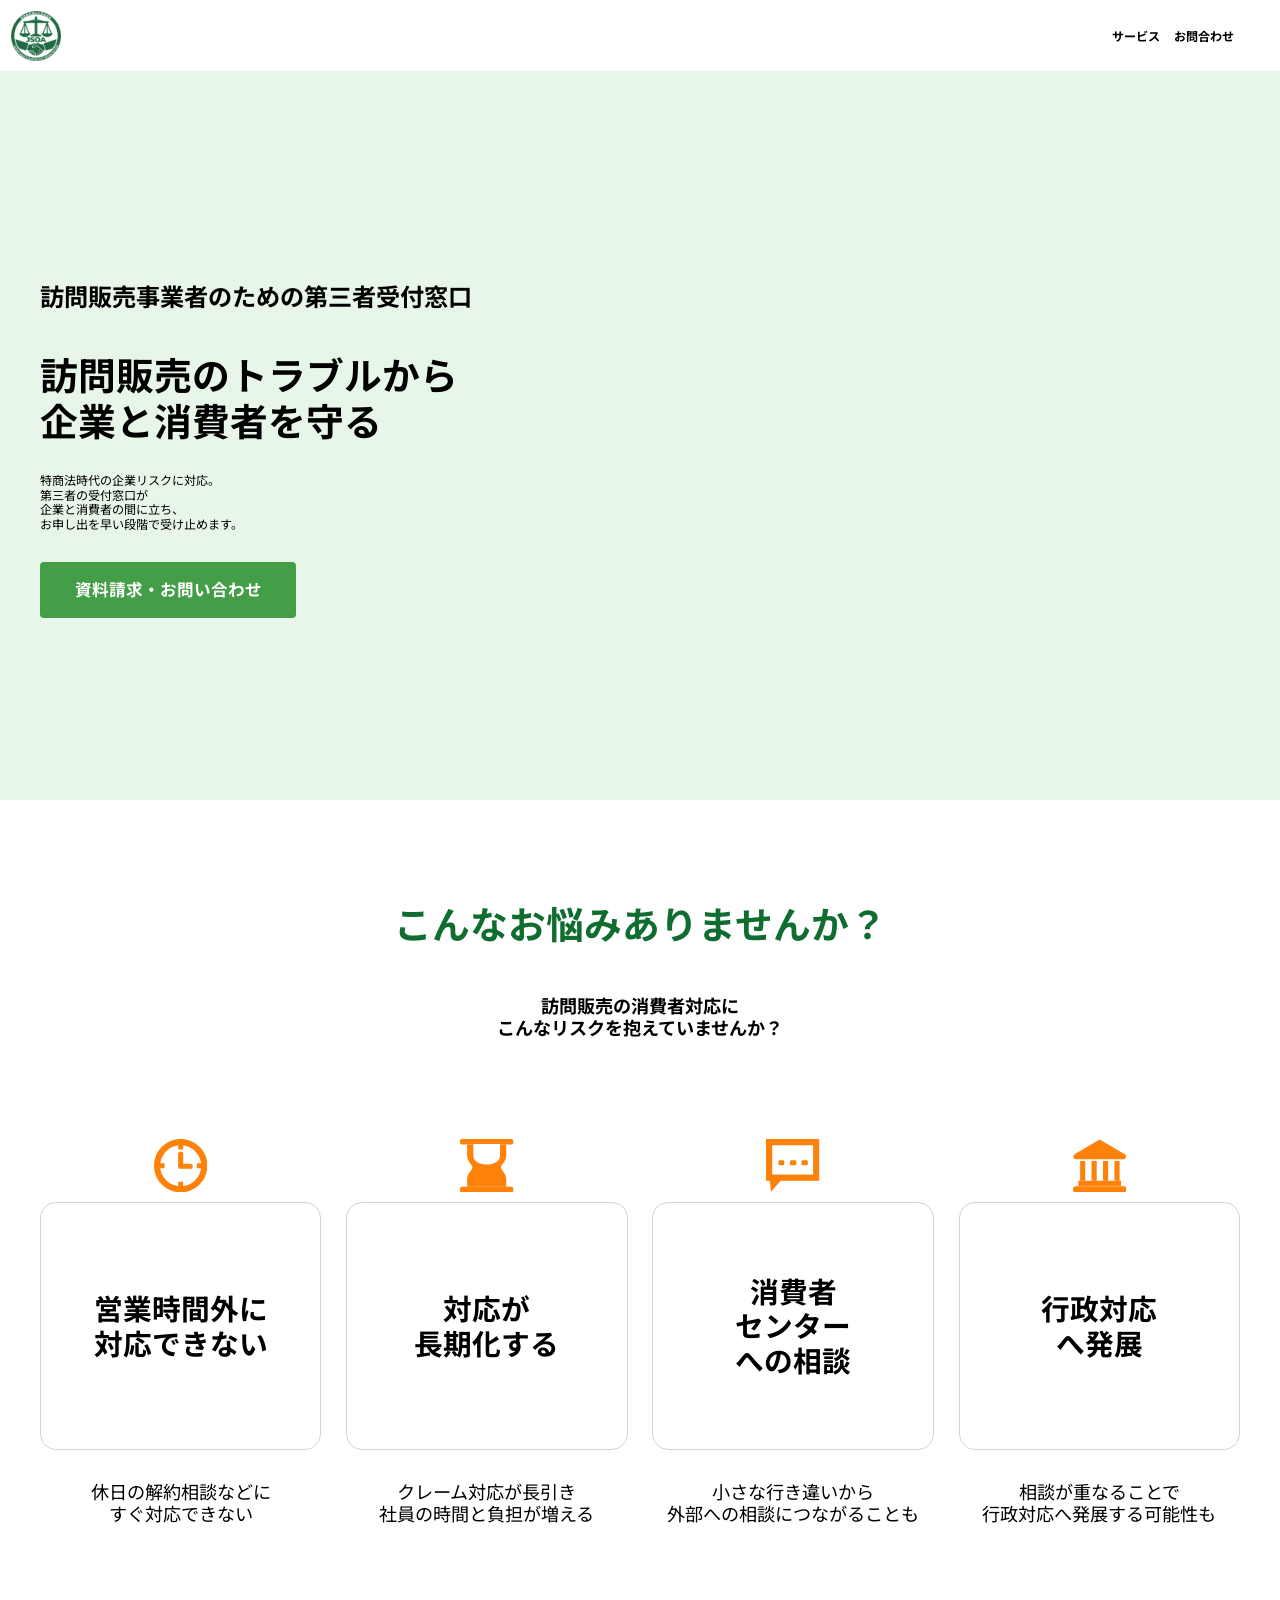
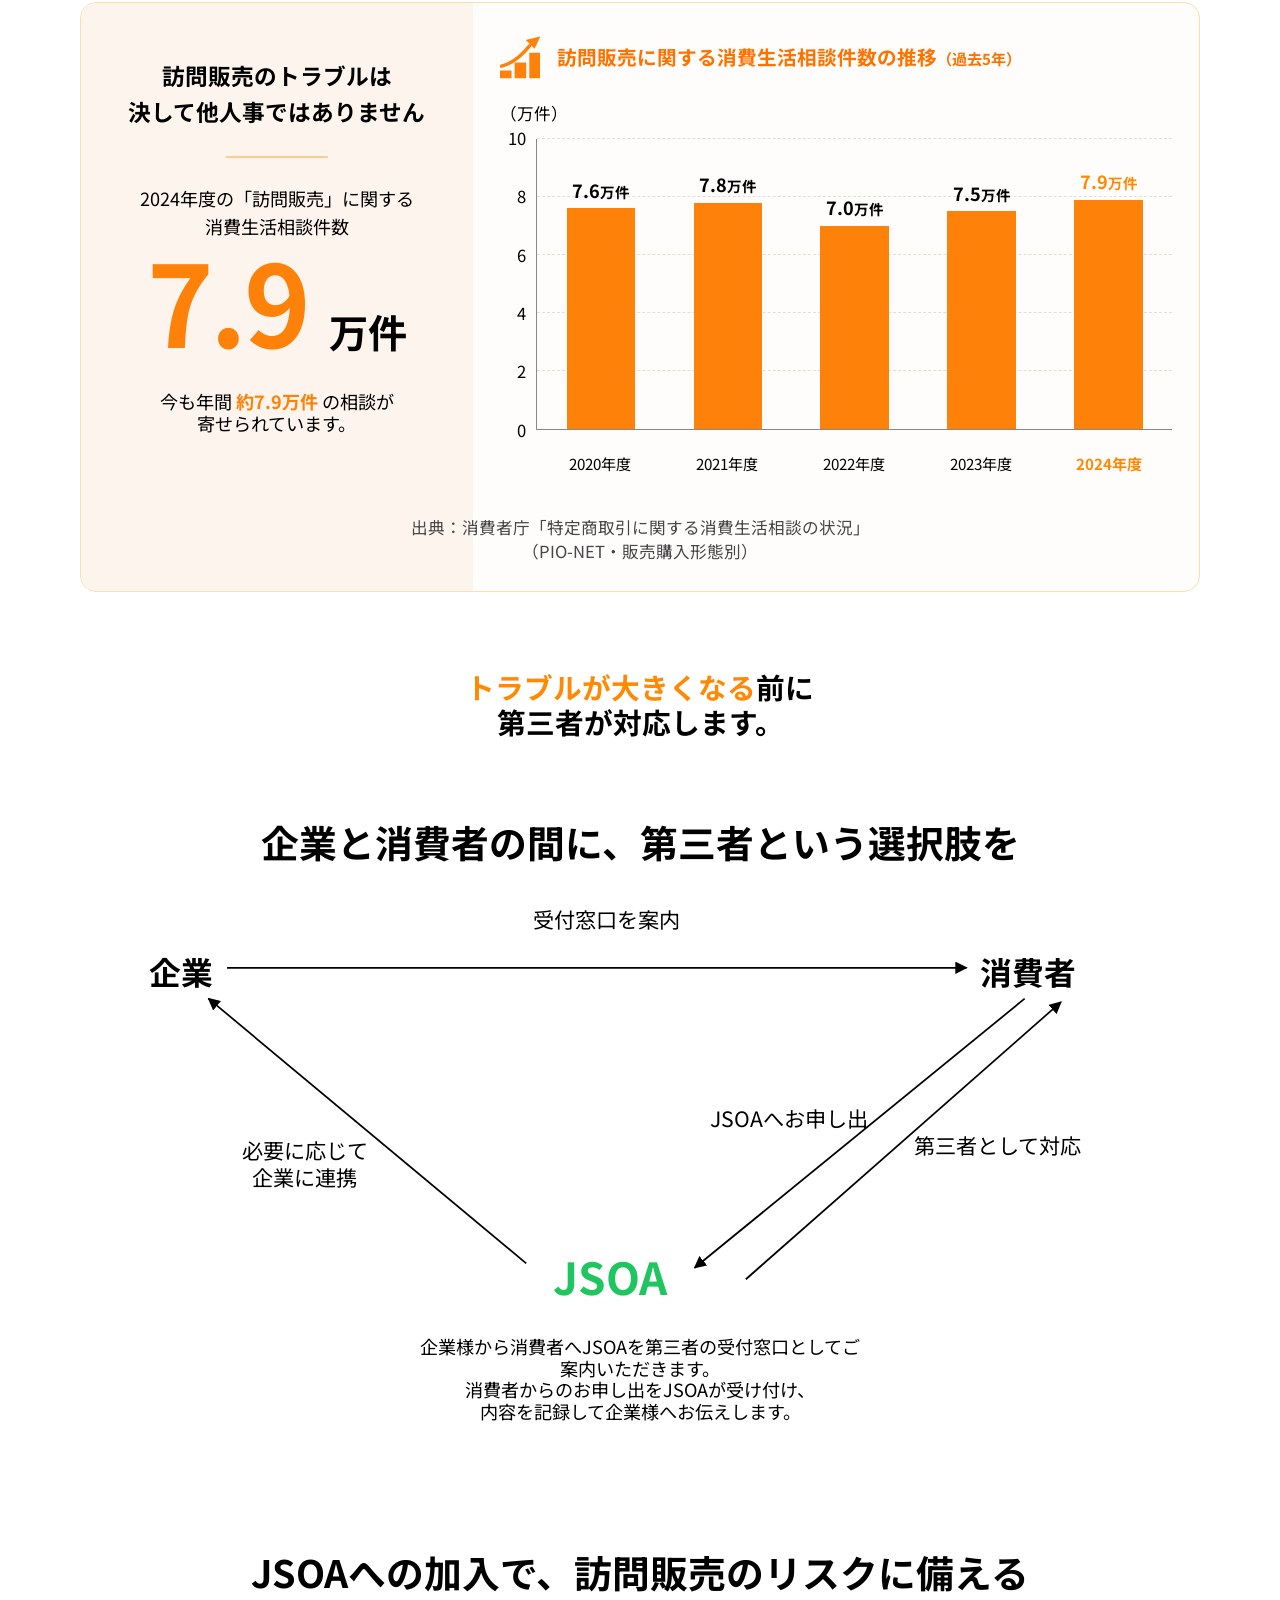
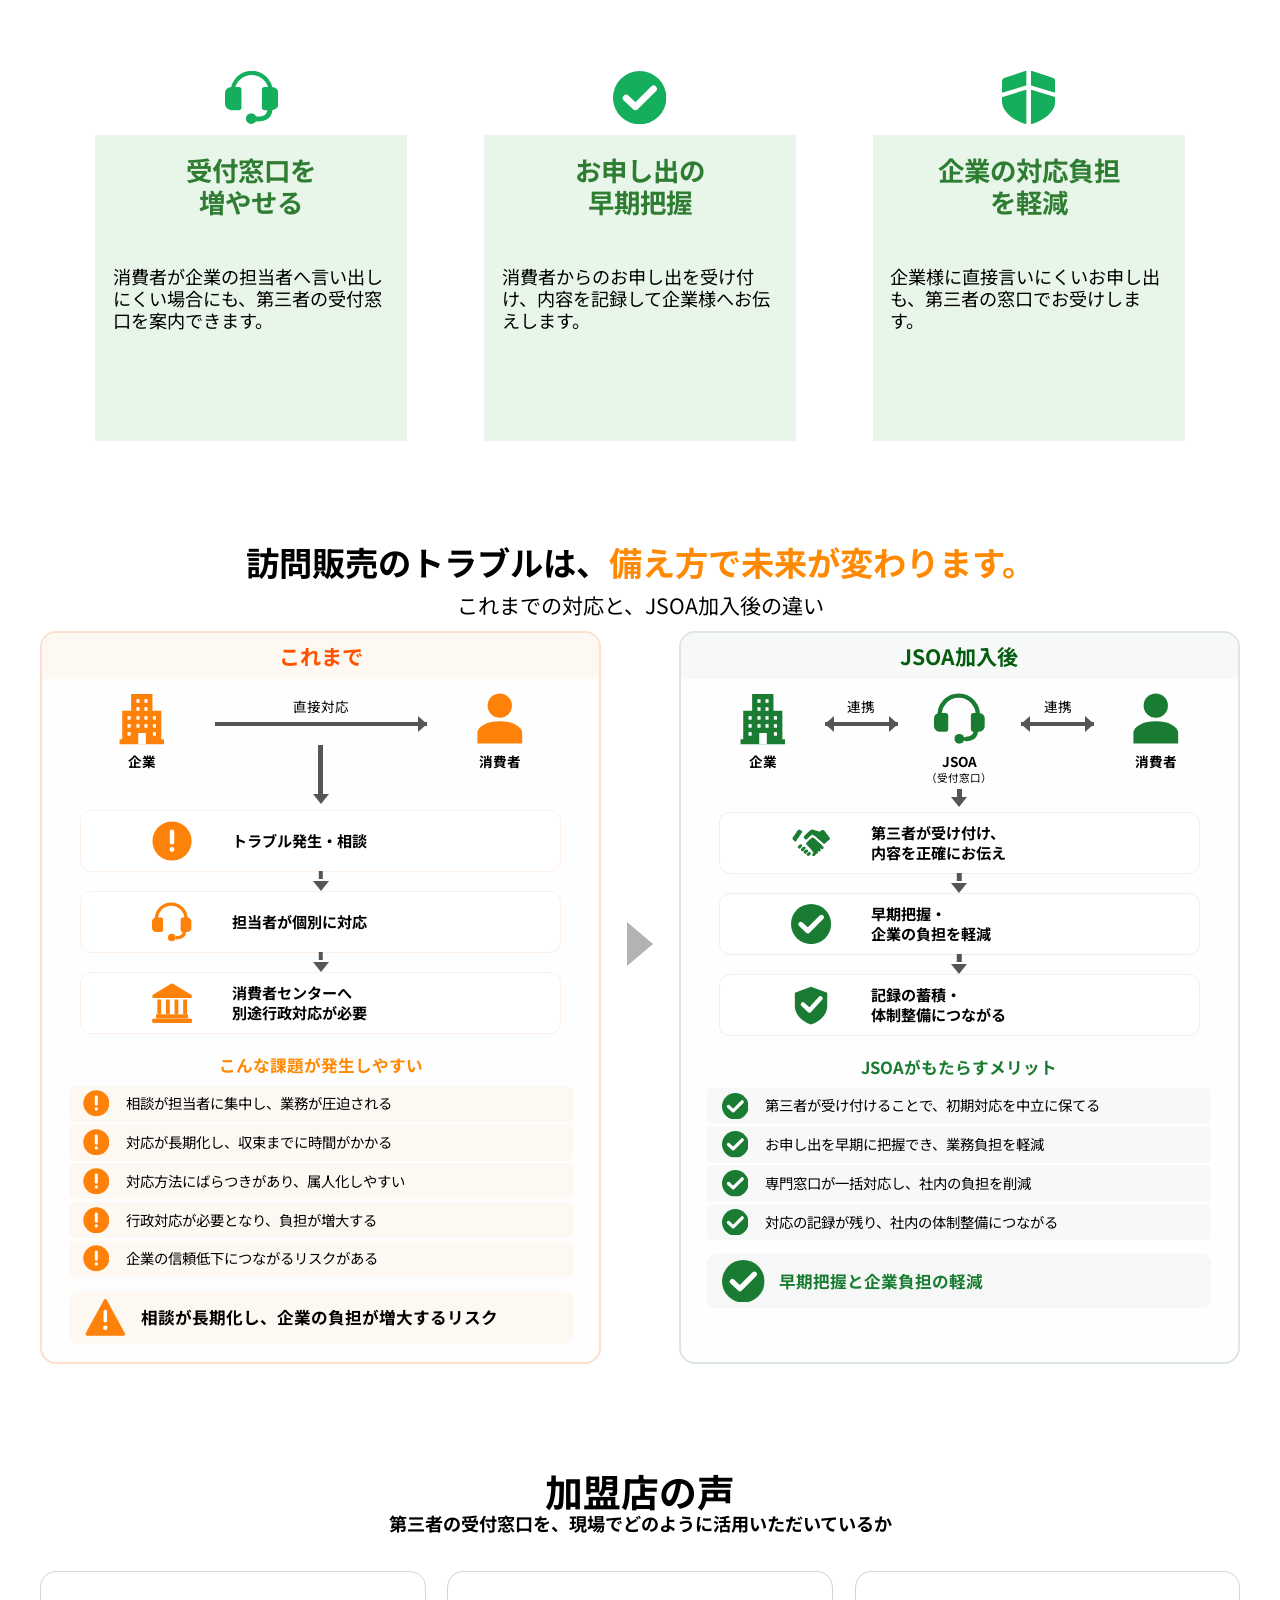
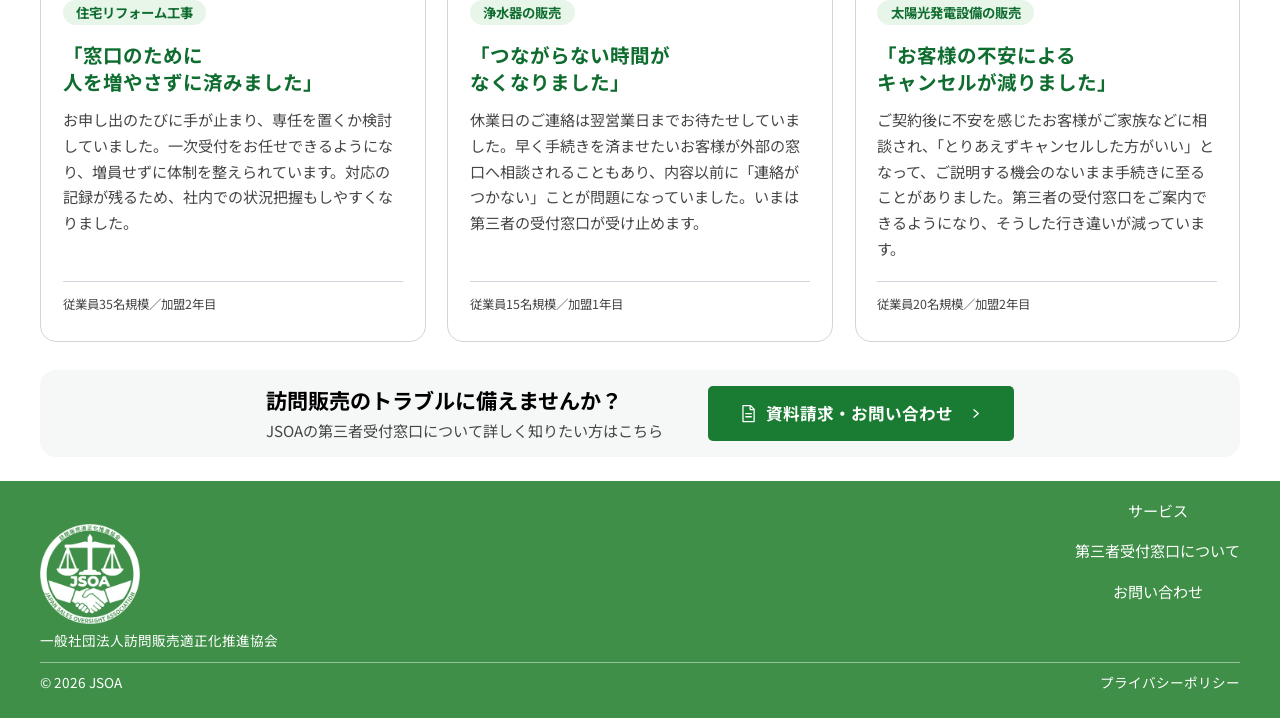
==== commit 2edbf2ea: "Publish the 加盟店の声 section for design review Uncommented, with the CTA band moved out of the comparis" ====
--- a/index.html
+++ b/index.html
@@ -429,6 +429,42 @@
           </div>
         </div>
       </div>
+    </div>
+  </section>
+
+
+  <!-- ============ 加盟店の声 ============ -->
+  <!-- 掲載内容はすべてダミーです。デザイン確認のために公開しています。
+       実在する加盟店の声に差し替えるか、実例がない場合は見出しを
+       「活用イメージ」等に変え、想定例であることを明記してください。
+       実在しない事業者の体験談を「加盟店の声」として出し続けることは
+       できません（景品表示法上のリスク）。
+       営業資料（加盟店ご案内資料）9ページ「活用事例」の構成を参考にしています。 -->
+  <section class="section voices">
+    <div class="container">
+      <h2 class="h2">加盟店の声</h2>
+      <p class="section__lead">第三者の受付窓口を、現場でどのように活用いただいているか</p>
+
+      <ul class="vcards">
+        <li class="vcard">
+          <p class="vcard__badge">住宅リフォーム工事</p>
+          <h3 class="vcard__title">「窓口のために<br>人を増やさずに済みました」</h3>
+          <p class="vcard__text">お申し出のたびに手が止まり、専任を置くか検討していました。一次受付をお任せできるようになり、増員せずに体制を整えられています。対応の記録が残るため、社内での状況把握もしやすくなりました。</p>
+          <p class="vcard__meta">従業員35名規模／加盟2年目</p>
+        </li>
+        <li class="vcard">
+          <p class="vcard__badge">浄水器の販売</p>
+          <h3 class="vcard__title">「つながらない時間が<br>なくなりました」</h3>
+          <p class="vcard__text">休業日のご連絡は翌営業日までお待たせしていました。早く手続きを済ませたいお客様が外部の窓口へ相談されることもあり、内容以前に「連絡がつかない」ことが問題になっていました。いまは第三者の受付窓口が受け止めます。</p>
+          <p class="vcard__meta">従業員15名規模／加盟1年目</p>
+        </li>
+        <li class="vcard">
+          <p class="vcard__badge">太陽光発電設備の販売</p>
+          <h3 class="vcard__title">「お客様の不安による<br>キャンセルが減りました」</h3>
+          <p class="vcard__text">ご契約後に不安を感じたお客様がご家族などに相談され、「とりあえずキャンセルした方がいい」となって、ご説明する機会のないまま手続きに至ることがありました。第三者の受付窓口をご案内できるようになり、そうした行き違いが減っています。</p>
+          <p class="vcard__meta">従業員20名規模／加盟2年目</p>
+        </li>
+      </ul>
 
       <div class="ctaband">
         <div class="ctaband__text">
@@ -444,53 +480,6 @@
     </div>
   </section>
 
-
-  <!-- ============ 加盟店の声（未公開） ============ -->
-<!--
-  公開するときは、この説明の直前にあるコメント開始記号と、
-  ブロック末尾のコメント終了記号を消してください。
-  そのときは CTA帯（「訪問販売のトラブルに備えませんか？」）を
-  このセクションの末尾へ移すと、ページが「声 → 申し込み」で終わります。
-  あわせて style.css の .compare の padding-bottom を 56px / 40px へ、
-  .voices の値とともに調整してください。
-
-  掲載内容はすべてダミーです。公開前に必ず差し替えてください。
-  実在する加盟店の声に差し替えるか、実例がない場合は見出しを
-  「活用イメージ」等に変え、想定例であることを明記してください。
-  実在しない事業者の体験談を「加盟店の声」として公開することは
-  できません（景品表示法上のリスク）。
-
-  営業資料（加盟店ご案内資料）9ページ「活用事例」の構成を参考にしています。
-  CSS は assets/css/style.css の「14.5 加盟店の声」。CSS は外していません。
-
-  <section class="section voices">
-    <div class="container">
-      <h2 class="h2">加盟店の声</h2>
-      <p class="section__lead">第三者の受付窓口を、現場でどのように活用いただいているか</p>
-
-      <ul class="vcards">
-        <li class="vcard">
-          <p class="vcard__badge">住宅リフォーム工事</p>
-          <h3 class="vcard__title">「窓口のために<br>人を増やさずに済みました」</h3>
-          <p class="vcard__text">お申し出のたびに手が止まり、専任を置くか検討していました。一次受付をお任せできるようになり、増員せずに体制を整えられています。対応の記録が残るため、社内での状況把握もしやすくなりました。</p>
-          <p class="vcard__meta">従業員35名規模／加盟2年目</p>
-        </li>
-        <li class="vcard">
-          <p class="vcard__badge">浄水器の販売</p>
-          <h3 class="vcard__title">「つながらない時間が<br>なくなりました」</h3>
-          <p class="vcard__text">休業日のご連絡は翌営業日までお待たせしていました。早く手続きを済ませたいお客様が外部の窓口へ相談されることもあり、内容以前に「連絡がつかない」ことが問題になっていました。いまは第三者の受付窓口が受け止めます。</p>
-          <p class="vcard__meta">従業員15名規模／加盟1年目</p>
-        </li>
-        <li class="vcard">
-          <p class="vcard__badge">太陽光発電設備の販売</p>
-          <h3 class="vcard__title">「お客様の不安による<br>キャンセルが減りました」</h3>
-          <p class="vcard__text">ご契約後に不安を感じたお客様がご家族などに相談され、「とりあえずキャンセルした方がいい」となって、ご説明する機会のないまま手続きに至ることがありました。第三者の受付窓口をご案内できるようになり、そうした行き違いが減っています。</p>
-          <p class="vcard__meta">従業員20名規模／加盟2年目</p>
-        </li>
-      </ul>
-    </div>
-  </section>
--->
 
 </main>
 
--- a/assets/css/style.css
+++ b/assets/css/style.css
@@ -192,16 +192,15 @@
 .problems{padding-top:min(7.8vw,112px);padding-bottom:min(3.1vw,44px)}
 .flowsec{padding-top:min(3.1vw,45px);padding-bottom:min(4.9vw,70px)}
 .merits{padding-top:min(4.9vw,71px);padding-bottom:min(3.9vw,56px)}
-.compare{padding-top:min(3.96vw,57px);padding-bottom:min(1.88vw,27px)}
-/* 加盟店の声（現在 index.html 側でコメントアウト中）。
-   表示するときは .compare の padding-bottom を 56px / 40px に広げ、
-   CTA帯をこのセクションの末尾へ移すこと */
+.compare{padding-top:min(3.96vw,57px);padding-bottom:min(3.9vw,56px)}
+/* 加盟店の声。CTA帯をこのセクションの末尾に置いているので、下の余白は詰める。
+   CTA帯が比較セクションから抜けたぶん、.compare の padding-bottom を広げている */
 .voices{padding-top:min(4.2vw,60px);padding-bottom:min(1.88vw,27px)}
 @media (max-width:767px){
   .problems{padding-top:46px;padding-bottom:19px}
   .flowsec{padding-top:19px;padding-bottom:30px}
   .merits{padding-top:48px;padding-bottom:48px}
-  .compare{padding-top:45px;padding-bottom:14px}
+  .compare{padding-top:45px;padding-bottom:40px}
   .voices{padding-top:44px;padding-bottom:14px}
 }
 
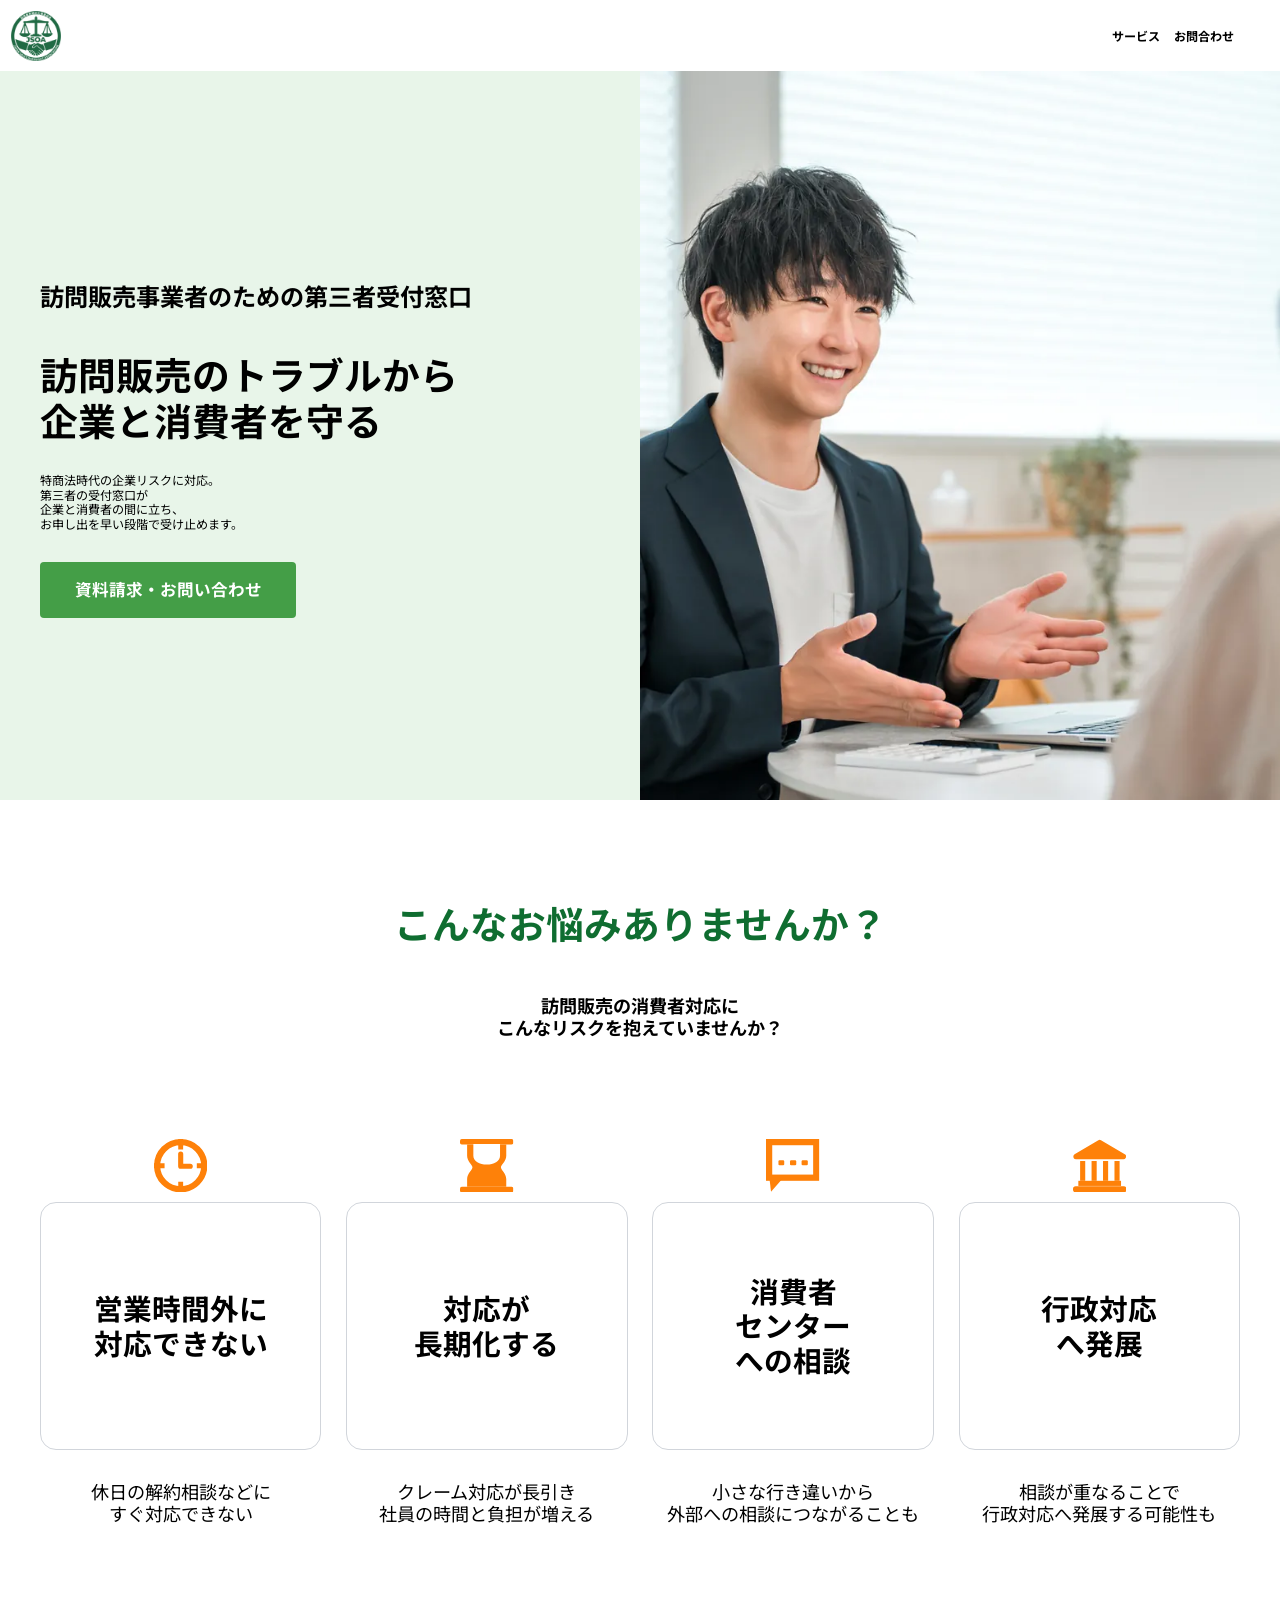
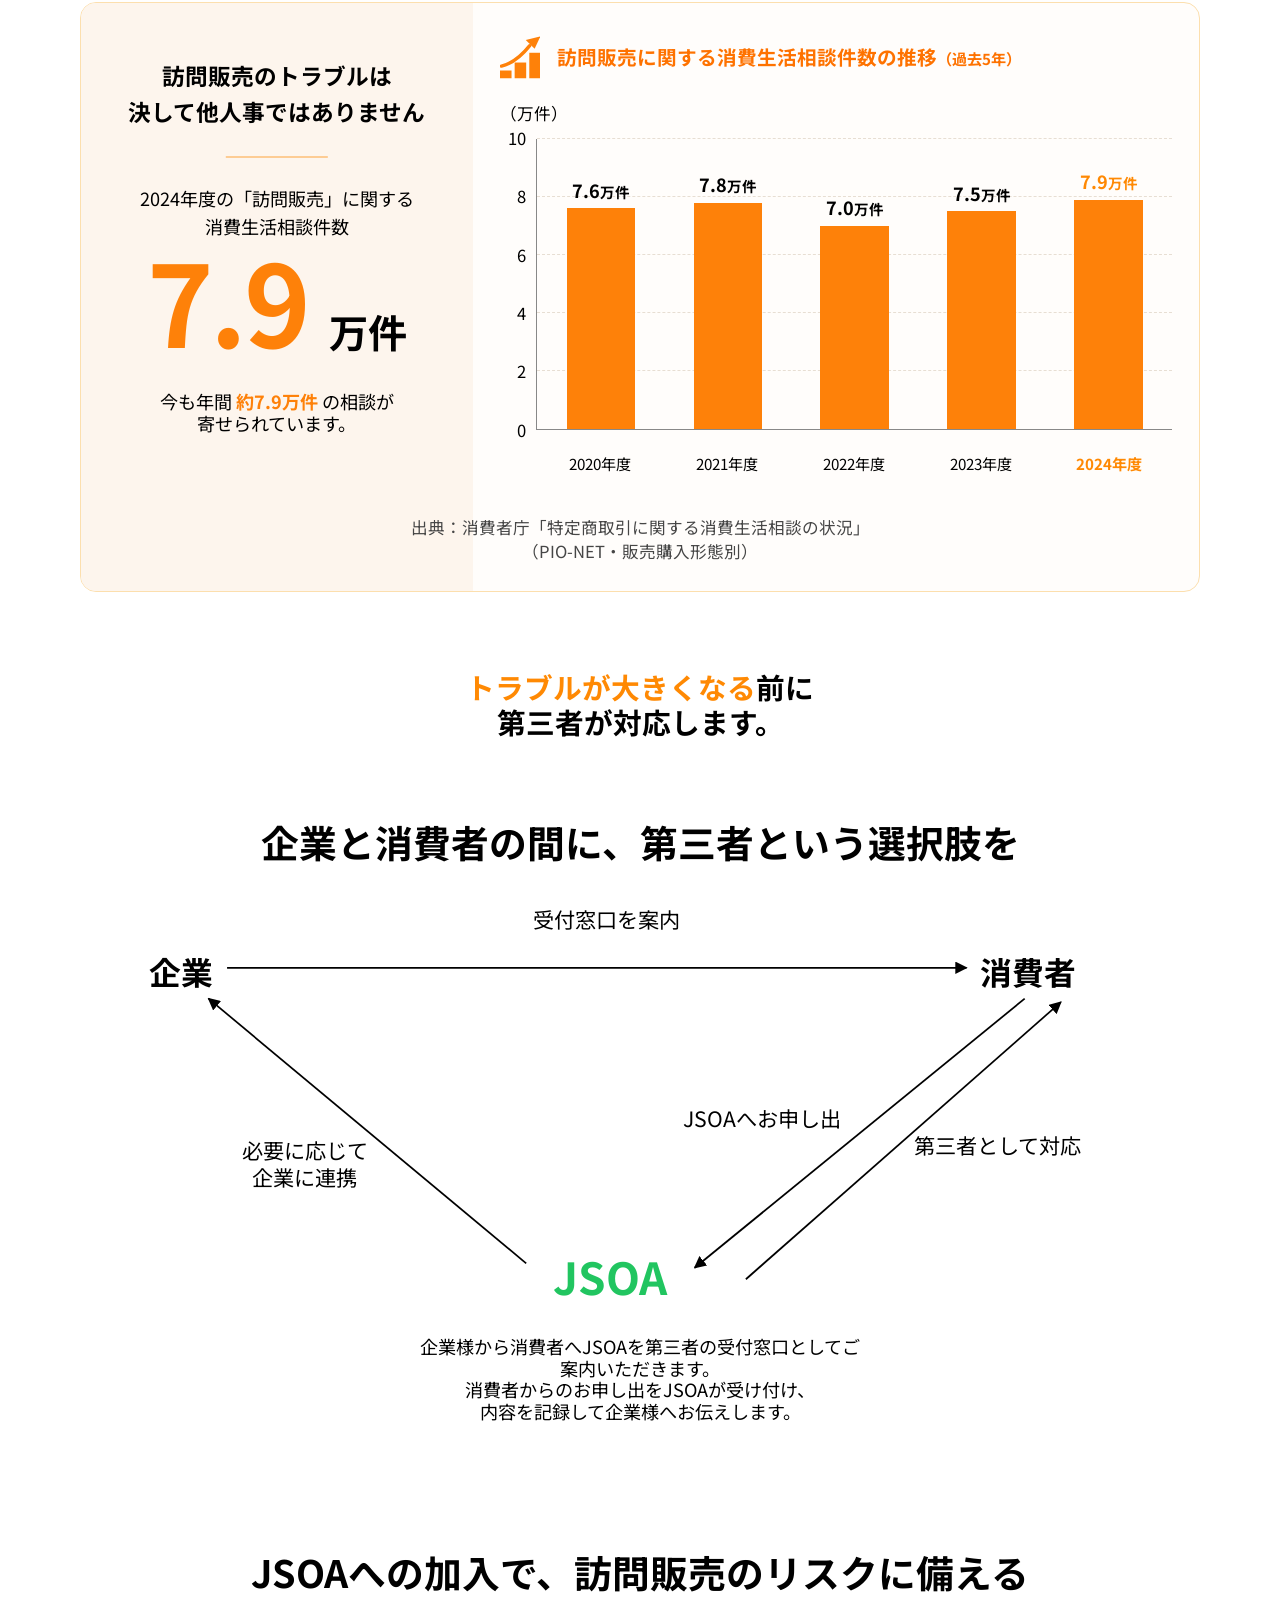
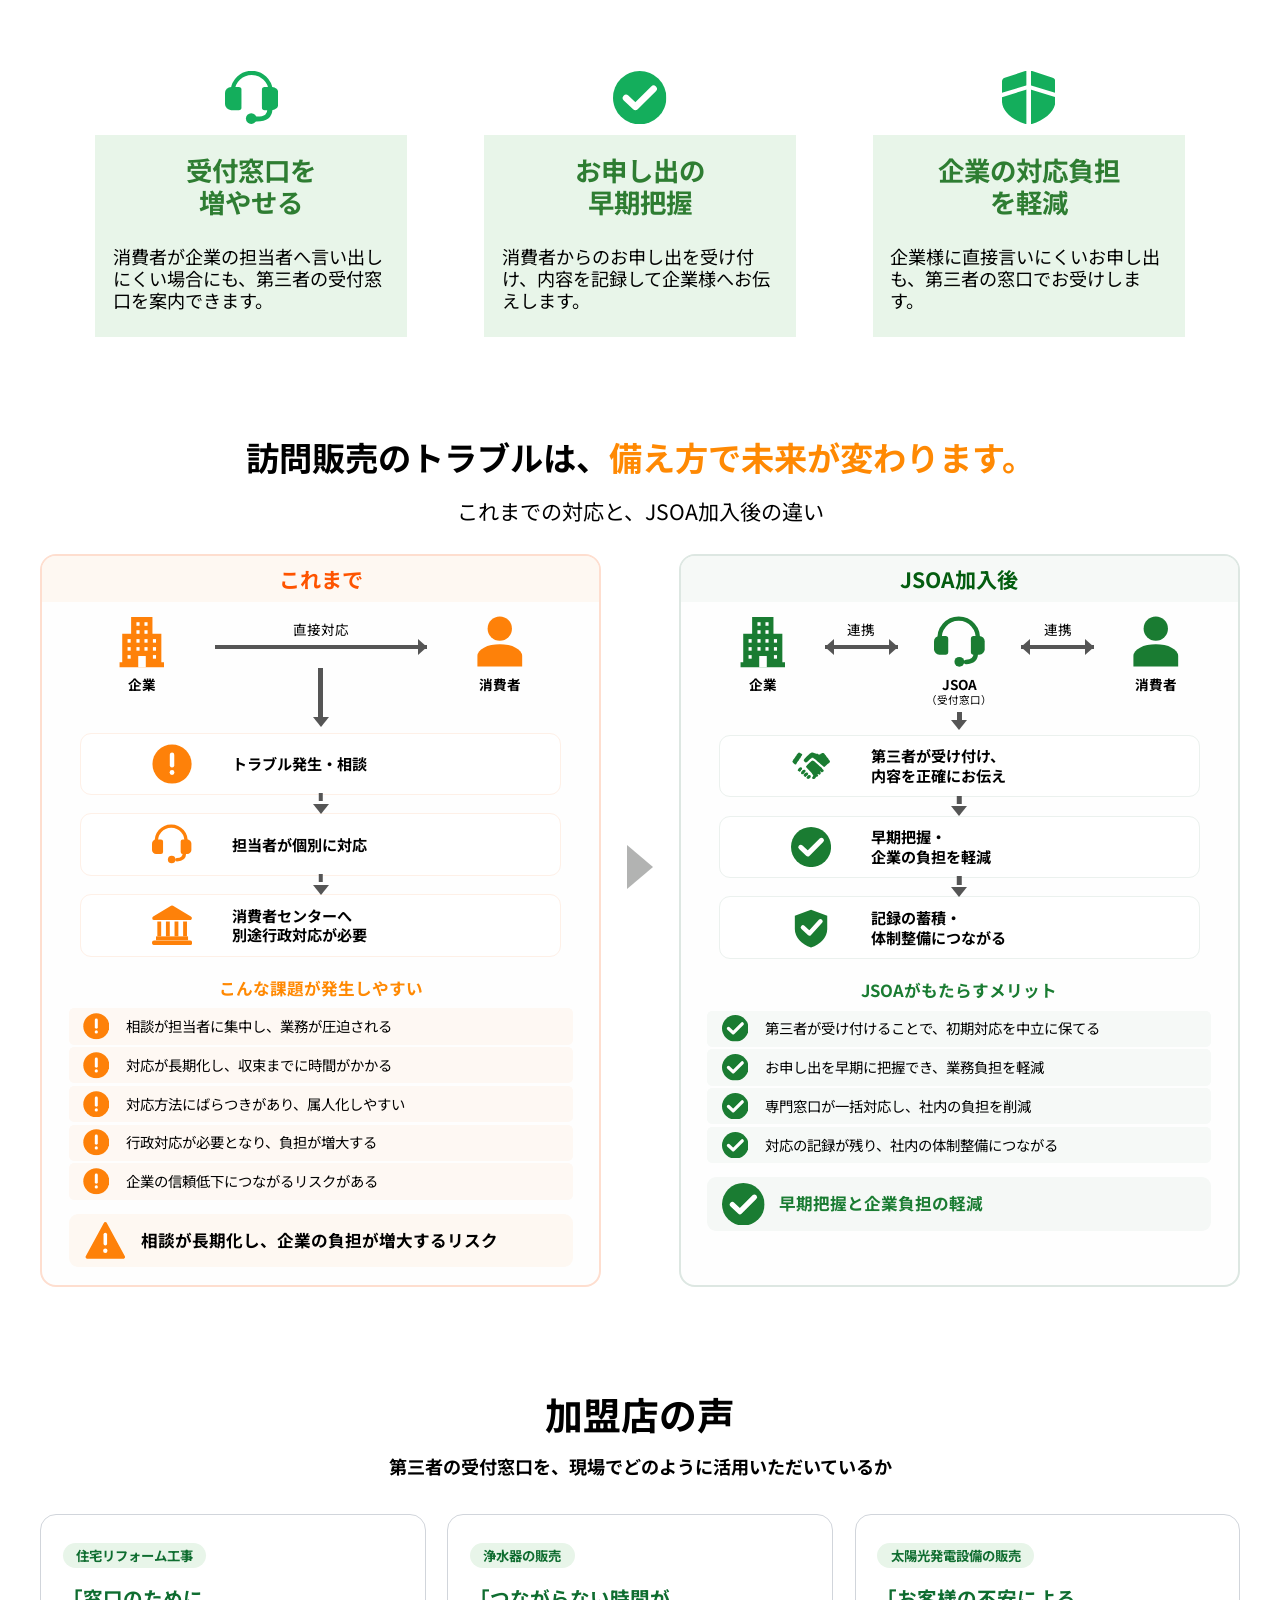
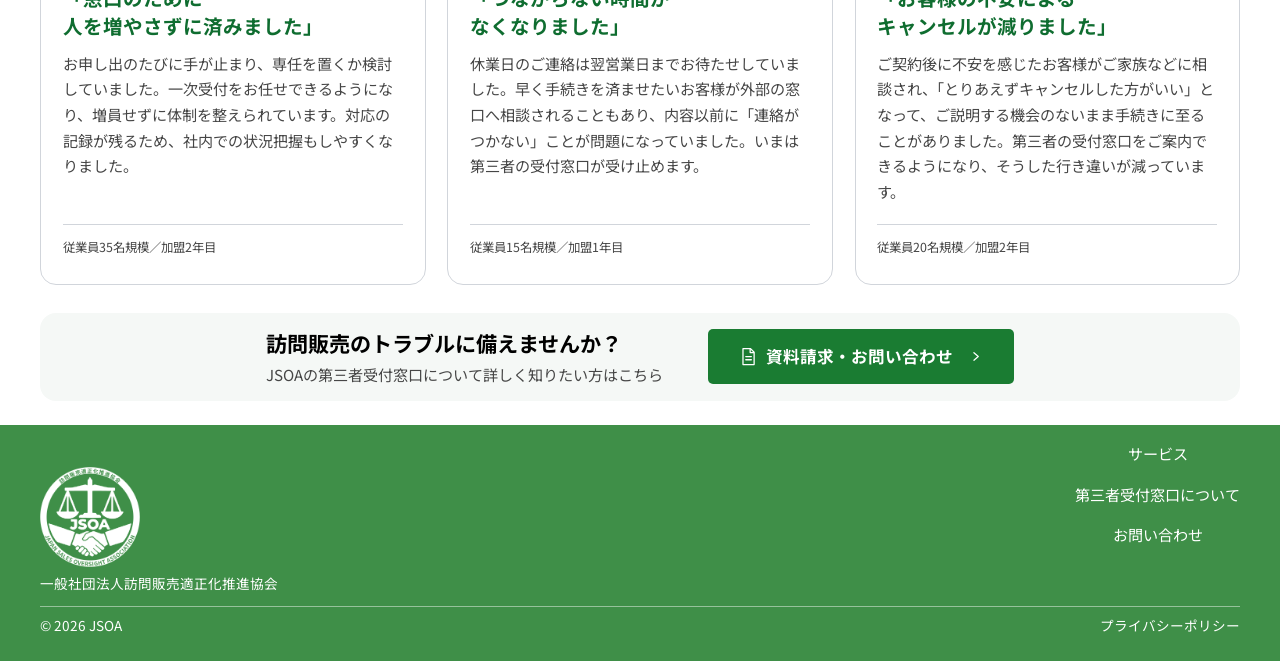
==== commit 2c6961ba: "Fix the spacing and legibility problems the client listed Sub-headings (3,4,7,8): .section__lead had" ====
--- a/index.html
+++ b/index.html
@@ -279,7 +279,7 @@
 
         <!-- 消費者 → JSOA / JSOA → 消費者 -->
         <line x1="1116" y1="122" x2="742" y2="427" stroke="#000" stroke-width="2" marker-end="url(#ah)"/>
-        <text class="tri-label" x="938" y="268" text-anchor="end">JSOAへお申し出</text>
+        <text class="tri-label" x="908" y="268" text-anchor="end">JSOAへお申し出</text>
         <line x1="800" y1="440" x2="1157" y2="126" stroke="#000" stroke-width="2" marker-end="url(#ah)"/>
         <text class="tri-label" x="990" y="298">第三者として対応</text>
 
@@ -300,7 +300,14 @@
 
            ラベルは三角形の内側に置いている（外側には幅がない）。
            それぞれ対応する辺のすぐ内側に寄せて、どの矢印の説明かが
-           分かるようにしている。 -->
+           分かるようにしている。
+
+           置ける高さは限られる。三角形の内側の幅は下にいくほど狭くなり、
+           上下の中央では上辺の半分（約153）しかない。左右のラベルは
+           合わせて約162必要なので、中央付近には並べられない。
+           そのため上から1/4あたり（内側の幅 約216）に左右を並べ、
+           2行の左ラベルと1行の右ラベルの上下中心を揃えている。
+           文言を長くするときは、ここが破綻しないか確認すること。 -->
       <svg class="trisp sp-only" viewBox="0 0 354 272" role="img" aria-labelledby="triSpTitle">
         <title id="triSpTitle">企業から消費者へJSOAを案内し、消費者はJSOAへ相談、JSOAは必要に応じて企業と連携する関係図</title>
         <defs>
@@ -319,12 +326,12 @@
 
         <!-- 消費者 → JSOA -->
         <line x1="330" y1="62" x2="218" y2="232" stroke="#000" stroke-width="1.8" marker-end="url(#ahsp)"/>
-        <text class="trisp-label" x="264" y="145" text-anchor="end">JSOAへお申し出</text>
+        <text class="trisp-label" x="284" y="113" text-anchor="end">JSOAへお申し出</text>
 
         <!-- JSOA → 企業 -->
         <line x1="136" y1="232" x2="24" y2="62" stroke="#000" stroke-width="1.8" marker-end="url(#ahsp)"/>
-        <text class="trisp-label" x="96" y="136">必要に応じて</text>
-        <text class="trisp-label" x="96" y="154">企業に連携</text>
+        <text class="trisp-label" x="76" y="104">必要に応じて</text>
+        <text class="trisp-label" x="76" y="122">企業に連携</text>
       </svg>
 
       <p class="flowsec__text">企業様から消費者へJSOAを第三者の受付窓口としてご<br>案内いただきます。<br>消費者からのお申し出をJSOAが受け付け、<br>内容を記録して企業様へお伝えします。</p>
@@ -443,7 +450,7 @@
   <section class="section voices">
     <div class="container">
       <h2 class="h2">加盟店の声</h2>
-      <p class="section__lead">第三者の受付窓口を、現場でどのように活用いただいているか</p>
+      <p class="section__lead">第三者の受付窓口を、<br class="sp-only">現場でどのように活用いただいているか</p>
 
       <ul class="vcards">
         <li class="vcard">
--- a/assets/css/style.css
+++ b/assets/css/style.css
@@ -121,8 +121,13 @@
 @media (max-width:767px){.problems .h2{font-size:26px}}
 .h2--green{color:var(--green-h2)}
 .u-orange{color:var(--orange)}
-.section__lead{text-align:center;font-weight:700;
+/* サブ見出し。上の余白は既定でここに持たせる。
+   指定がないセクションが見出しに張り付いていたため、
+   セクションごとに書くのをやめて共通の値にした */
+.section__lead{text-align:center;font-weight:700;margin-top:16px;
   font-size:var(--fs-sublead);line-height:var(--lh-sublead)}
+@media (min-width:768px){.section__lead{margin-top:min(1.6vw,23px)}}
+/* 「こんなお悩み〜」だけは Figma で大きく空いているのでそのまま */
 .problems .section__lead{margin-top:31px}
 @media (min-width:768px){.problems .section__lead{margin-top:min(3.9vw,56px)}}
 
@@ -375,18 +380,21 @@
     gap:min(5.97vw,86px);justify-content:center}
   .mcard{display:flex;flex-direction:column;align-items:center}
   .mcard__icon{width:min(4.17vw,60px);height:min(4.17vw,60px);margin-bottom:min(.9vw,13px)}
-  .mcard__body{width:100%;height:min(23.9vw,344px);padding:min(1.46vw,21px) min(1.39vw,20px) 0}
-  .mcard__text{margin-top:min(3.75vw,54px);font-size:min(1.417vw,20.4px)}
+  /* 高さは内容に合わせる。固定にしていたため、文言が短くなったときに
+     下が大きく空いていた。3枚はグリッドが伸ばして揃える */
+  .mcard__body{width:100%;flex:1;
+    padding:min(1.46vw,21px) min(1.39vw,20px) min(1.94vw,28px)}
+  .mcard__text{margin-top:min(2.2vw,32px);font-size:min(1.417vw,20.4px)}
 }
 
 /* ---------- 14. ビフォーアフター比較 ---------- */
 @media (min-width:768px){
   .compare .h2{font-size:min(2.598vw,37.4px)}
-  .compare .section__lead{font-weight:400;font-size:min(1.652vw,23.8px);margin-top:min(.76vw,11px)}
+  .compare .section__lead{font-weight:400;font-size:min(1.652vw,23.8px)}
 }
 @media (max-width:767px){
   /* Figma は1行14pxだが、他セクションの見出し（24〜26px）と揃えて2行に */
-  .compare .section__lead{font-weight:400;margin-top:6px}
+  .compare .section__lead{font-weight:400}
 }
 .cmp{display:grid}
 .cmp__arrow{display:none}
@@ -452,47 +460,59 @@
 .cmp__col--after .cmp__resultIcon{color:var(--green)}
 
 @media (max-width:767px){
-  /* Figma(SP): パネル 320x333 / 306、ヘッダー 24 */
-  .cmp{margin-top:23px;gap:6px;max-width:320px;margin-inline:auto}
-  .cmp__col{--ln:2px;--ah:3px;--al:5px;--dh:3.5px;--dl:4px}
-  .cmp__head{padding:4px 10px;font-size:11px}
-  .cmp__body{padding:6px 18px 5px}
-  .cmp__rel{max-width:232px;margin-inline:auto}
-  .cmp__actor{width:24px;gap:3px}
-  .cmp__actorIcon{width:22px;height:22px}
-  .cmp__actorName{font-size:8.5px}
-  .cmp__actorName--jsoa{font-size:8.5px}
-  .cmp__actorName--jsoa small{font-size:7px}
-  .cmp__link{padding-top:2px;gap:3.5px}
-  .cmp__linkLabel{font-size:8px}
+  /* Figma(SP) はパネル幅320px・本文7.5〜11px で組まれていたが、
+     読みにくいというご指摘で 1.4倍 に拡大し、幅の上限も外した
+     （コンテナいっぱい＝390px端末で354px）。Figma の実測値は
+     design/reference/figma/ に残っている */
+  .cmp{margin-top:34px;gap:10px;margin-inline:auto}
+  .cmp__col{--ln:2.8px;--ah:4.2px;--al:7px;--dh:4.9px;--dl:5.6px}
+  .cmp__head{padding:5.6px 14px;font-size:15.4px}
+  .cmp__body{padding:8.4px 25.2px 7px}
+  .cmp__rel{max-width:100%;margin-inline:auto}
+  .cmp__actor{width:33.6px;gap:4.2px}
+  .cmp__actorIcon{width:30.8px;height:30.8px}
+  .cmp__actorName{font-size:11.9px}
+  .cmp__actorName--jsoa{font-size:11.9px}
+  .cmp__actorName--jsoa small{font-size:9.8px}
+  .cmp__link{padding-top:2.8px;gap:4.9px}
+  .cmp__linkLabel{font-size:11.2px}
   .cmp__line{width:77%}
   .cmp__rel--three .cmp__line{width:58%}
-  .cmp__down{height:24px;margin:-20px auto 5px}
+  .cmp__down{height:33.6px;margin:-28px auto 7px}
   /* Figma(SP): JSOA加入後パネルには下向き矢印がない */
   .cmp__col--after .cmp__down{display:none}
   .cmp__col--after .cmp__steps br{display:none}
-  .cmp__steps{margin-inline:2px}
-  .cmp__steps li{gap:20px;padding:3.5px 9px 3.5px 40px;border-radius:5px;
-    font-size:9.3px;line-height:1.5}
-  .cmp__steps li + li{margin-top:7.5px}
-  .cmp__steps li + li::before{top:-8.5px;height:5px}
-  .cmp__steps li + li::after{top:-4px}
-  .cmp__stepIcon{width:18px;height:18px}
+  .cmp__steps{margin-inline:2.8px}
+  .cmp__steps li{gap:28px;padding:4.9px 12.6px 4.9px 56px;border-radius:7px;
+    font-size:13px;line-height:1.5}
+  .cmp__steps li + li{margin-top:10.5px}
+  .cmp__steps li + li::before{top:-11.9px;height:7px}
+  .cmp__steps li + li::after{top:-5.6px}
+  .cmp__stepIcon{width:25.2px;height:25.2px}
   /* SP は見出し＋箇条書きが1枚の色面（Figma） */
-  .cmp__sub{margin-top:5px;padding:4px 0 2px;font-size:9.5px;border-radius:5px 5px 0 0}
+  .cmp__sub{margin-top:7px;padding:5.6px 0 2.8px;font-size:13.3px;border-radius:7px 7px 0 0}
   .cmp__col--before .cmp__sub{background:#fef8f2}
   .cmp__col--after .cmp__sub{background:#f6f9f7}
   .cmp__list{margin-top:0;display:grid;gap:0}
-  .cmp__list li{gap:5px;padding:2.5px 8px;border-radius:0;font-size:7.5px;line-height:1.3}
-  .cmp__listIcon{width:12px;height:12px}
-  .cmp__result{margin-top:0;gap:10px;padding:4px 9px 4px 13px;
-    border-radius:0 0 5px 5px;font-size:10px}
-  .cmp__resultIcon{width:20px;height:20px}
+  .cmp__list li{gap:7px;padding:3.5px 11.2px;border-radius:0;font-size:10.5px;line-height:1.3}
+  .cmp__listIcon{width:16.8px;height:16.8px}
+  .cmp__result{margin-top:0;gap:14px;padding:5.6px 12.6px 5.6px 18.2px;
+    border-radius:0 0 7px 7px;font-size:14px}
+  .cmp__resultIcon{width:28px;height:28px}
+}
+
+/* 360px未満（iPhone SE 第1世代など）は、左の字下げとアイコンを詰めて
+   本文が入る幅を稼ぐ。ここを削ると1行あたり5〜6文字しか入らなくなる */
+@media (max-width:359px){
+  .cmp__steps li{gap:16px;padding-left:44px;font-size:12px}
+  .cmp__stepIcon{width:22px;height:22px}
+  .cmp__list li{font-size:10px;padding-inline:8px}
+  .cmp__result{padding-left:10px;gap:8px}
 }
 
 @media (min-width:768px){
   /* Figma: パネル 627/643 x 838、間のガター 87（矢印 30x50） */
-  .cmp{margin-top:min(1.11vw,16px);grid-template-columns:1fr auto 1fr;
+  .cmp{margin-top:min(2.4vw,35px);grid-template-columns:1fr auto 1fr;
     align-items:stretch;gap:min(2.01vw,29px)}
   .cmp__col{--ln:min(.35vw,5px);--ah:min(.63vw,9px);--al:min(.76vw,11px);
     --dh:min(.66vw,9.5px);--dl:min(.83vw,12px)}
@@ -550,7 +570,7 @@
 .vcard__meta{color:var(--text-muted);line-height:1.4;
   border-top:1px solid var(--card-border)}
 @media (max-width:767px){
-  .vcards{margin-top:22px;grid-template-columns:minmax(0,1fr);gap:12px}
+  .vcards{margin-top:26px;grid-template-columns:minmax(0,1fr);gap:12px}
   .vcard{padding:18px 16px}
   .vcard__badge{padding:4px 12px;font-size:11px}
   .vcard__title{margin-top:12px;font-size:17px}
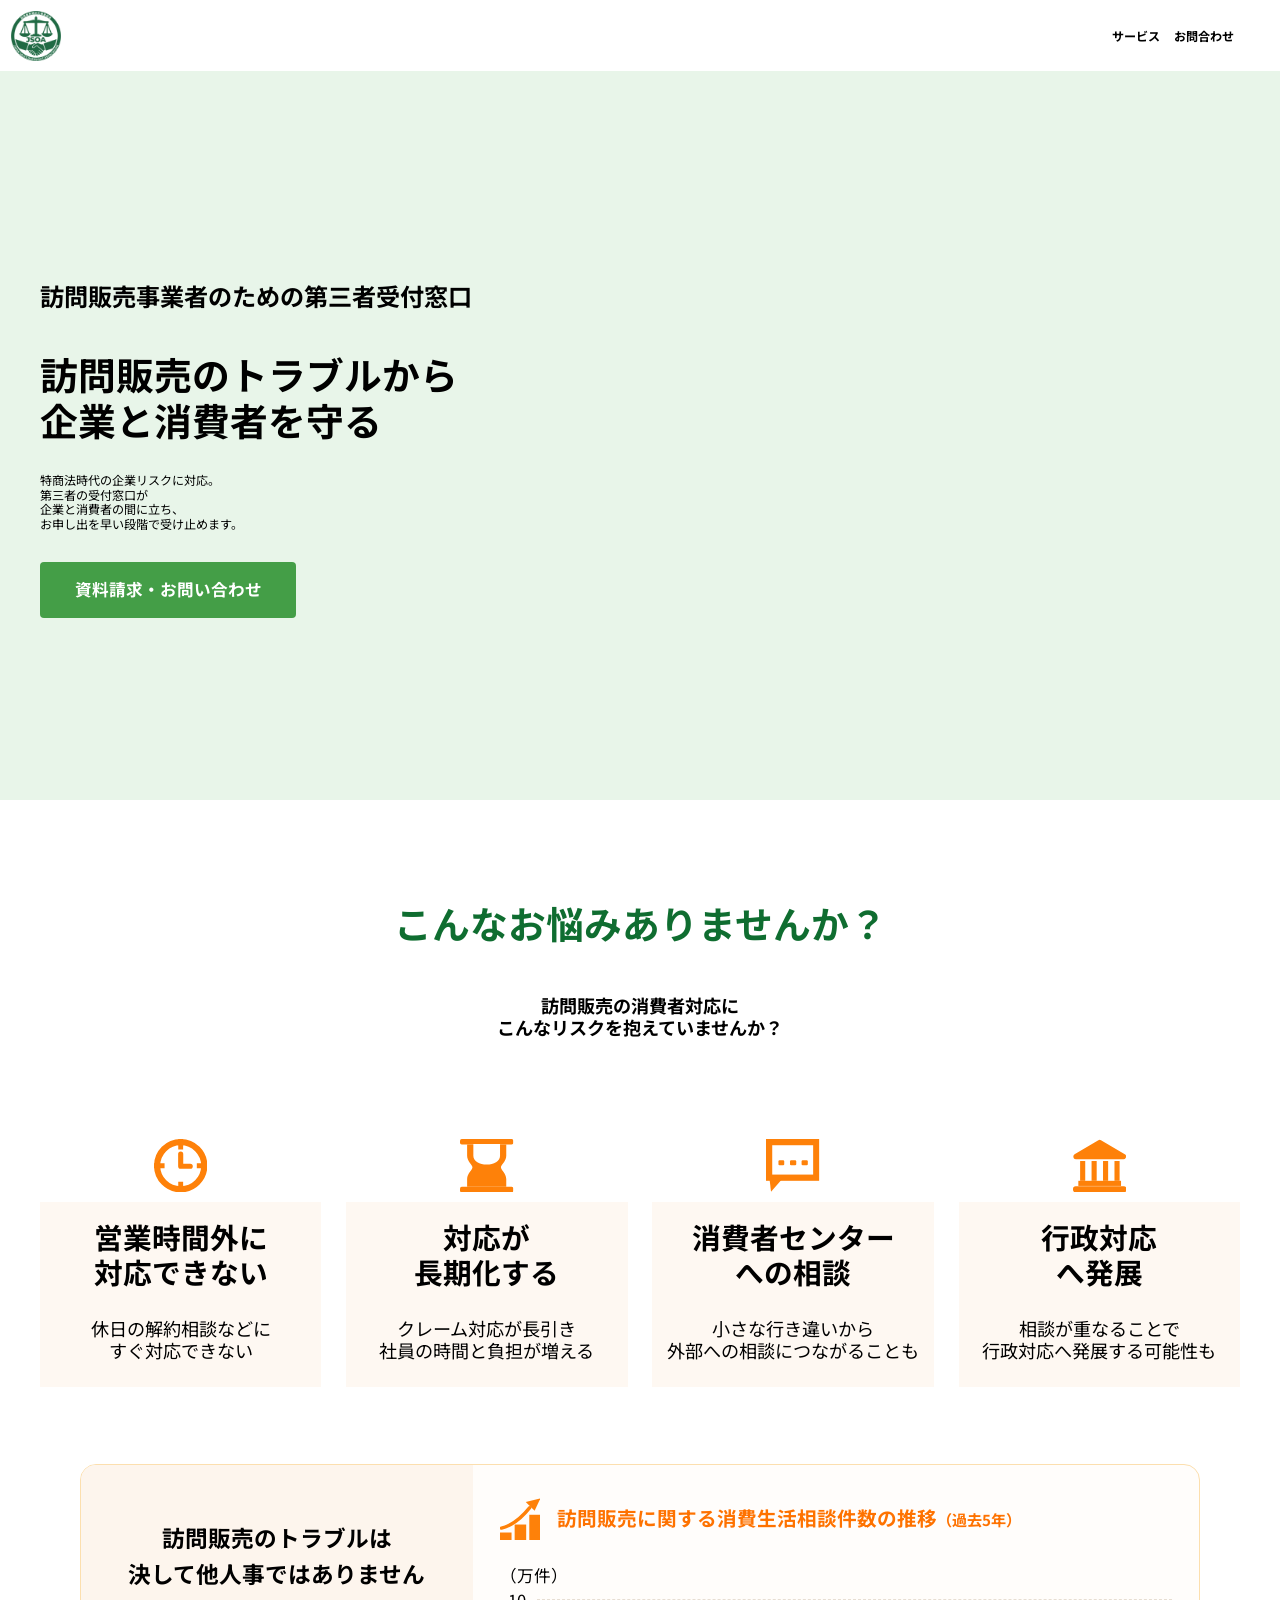
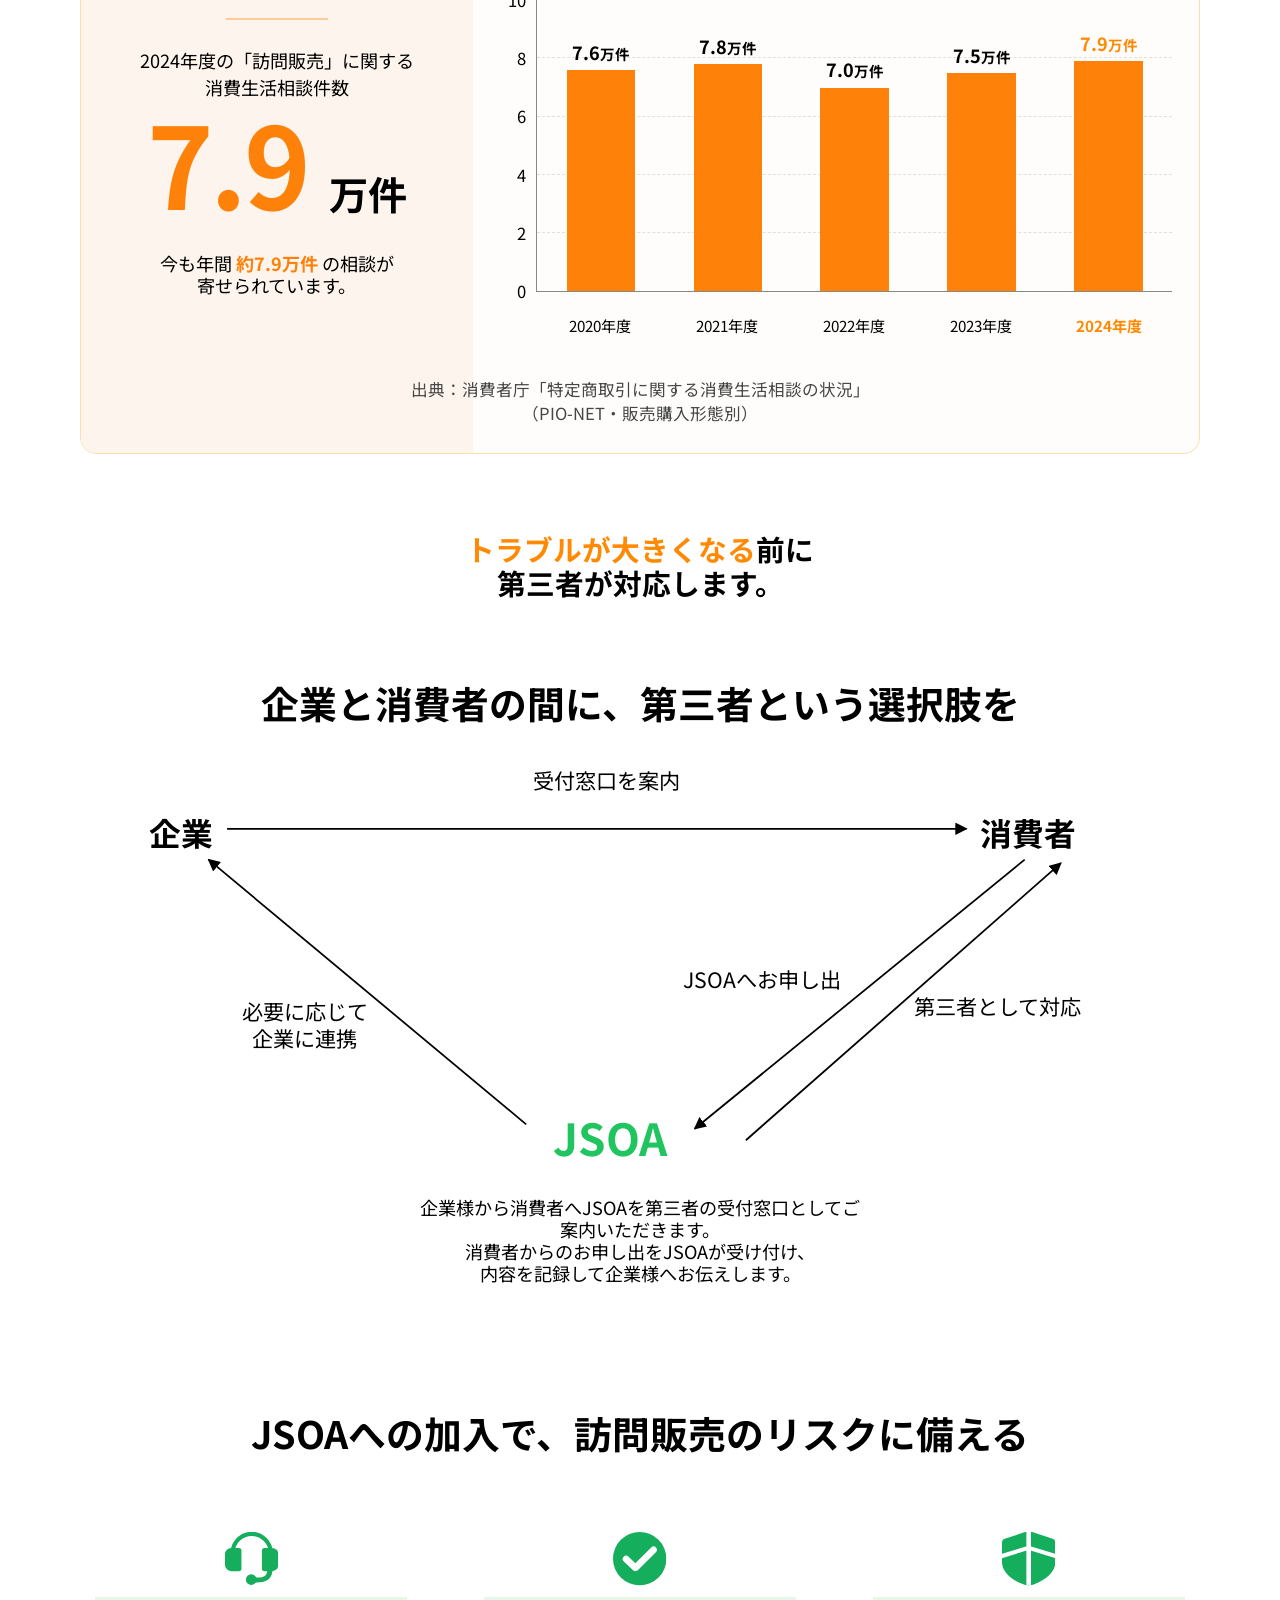
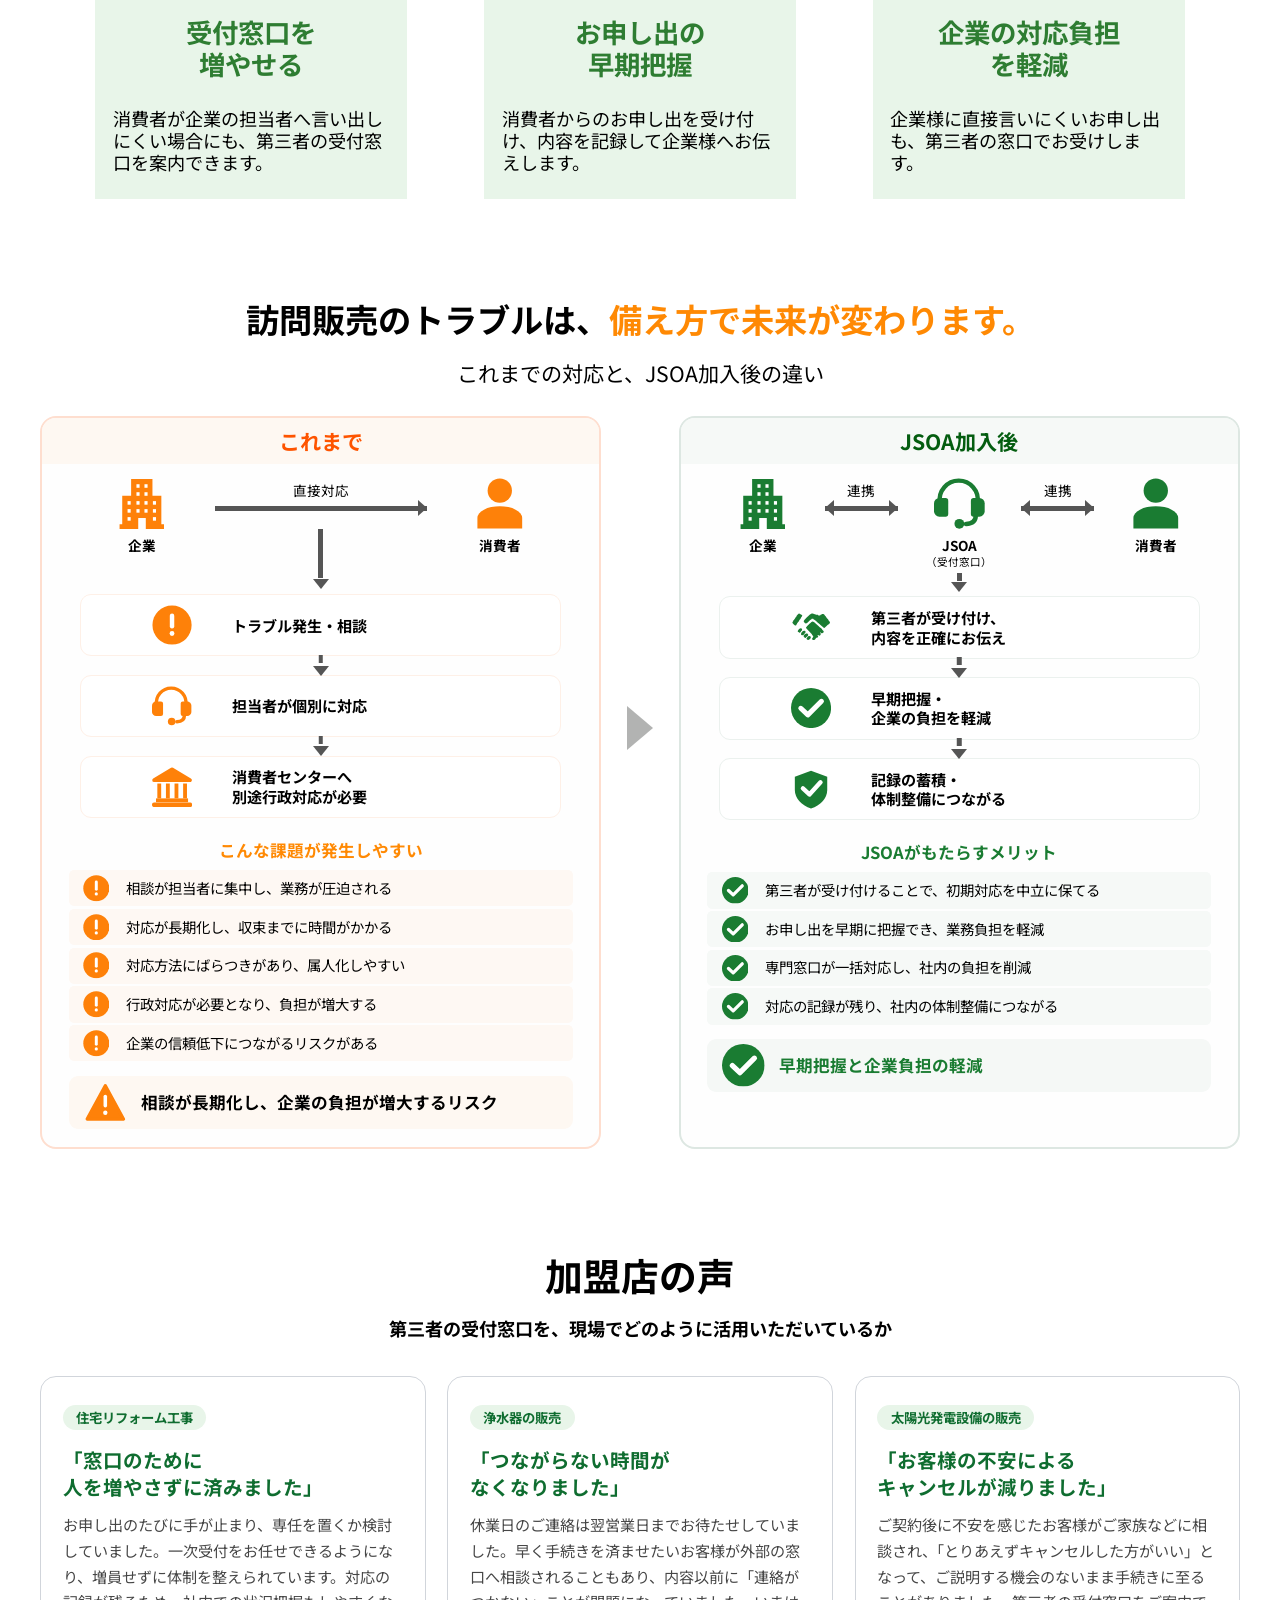
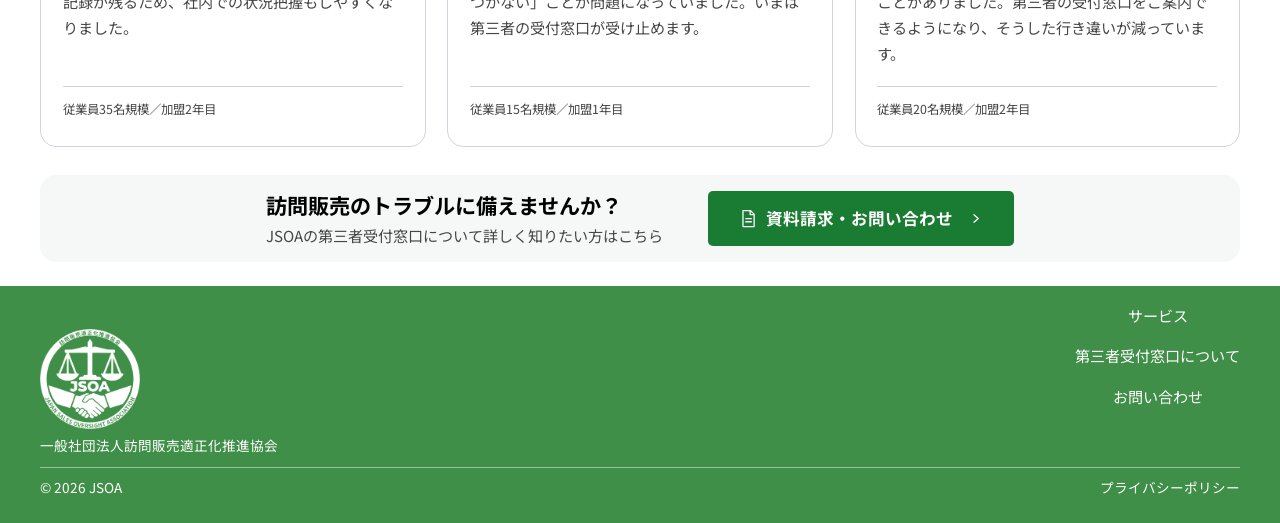
==== commit a258a0ac: "Pair the problem cards with the merit cards, and reshape the mobile triangle Problem cards: the note" ====
--- a/index.html
+++ b/index.html
@@ -182,23 +182,23 @@
       <ul class="pcards">
         <li class="pcard">
           <span class="pcard__icon"><svg><use href="#i-clock"/></svg></span>
-          <div class="pcard__box"><h3 class="pcard__title">営業時間外に<br>対応できない</h3></div>
-          <p class="pcard__note">休日の解約相談などに<br>すぐ対応できない</p>
+          <div class="pcard__box"><h3 class="pcard__title">営業時間外に<br>対応できない</h3>
+            <p class="pcard__note">休日の解約相談などに<br>すぐ対応できない</p></div>
         </li>
         <li class="pcard">
           <span class="pcard__icon"><svg><use href="#i-hourglass"/></svg></span>
-          <div class="pcard__box"><h3 class="pcard__title">対応が<br>長期化する</h3></div>
-          <p class="pcard__note">クレーム対応が長引き<br>社員の時間と負担が増える</p>
+          <div class="pcard__box"><h3 class="pcard__title">対応が<br>長期化する</h3>
+            <p class="pcard__note">クレーム対応が長引き<br>社員の時間と負担が増える</p></div>
         </li>
         <li class="pcard">
           <span class="pcard__icon"><svg><use href="#i-chat"/></svg></span>
-          <div class="pcard__box"><h3 class="pcard__title">消費者<br class="pc-only pcard__br">センター<br>への相談</h3></div>
-          <p class="pcard__note">小さな行き違いから<br>外部への相談につながることも</p>
+          <div class="pcard__box"><h3 class="pcard__title">消費者センター<br>への相談</h3>
+            <p class="pcard__note">小さな行き違いから<br>外部への相談につながることも</p></div>
         </li>
         <li class="pcard">
           <span class="pcard__icon"><svg><use href="#i-gov"/></svg></span>
-          <div class="pcard__box"><h3 class="pcard__title">行政対応<br>へ発展</h3></div>
-          <p class="pcard__note">相談が重なることで<br>行政対応へ発展する可能性も</p>
+          <div class="pcard__box"><h3 class="pcard__title">行政対応<br>へ発展</h3>
+            <p class="pcard__note">相談が重なることで<br>行政対応へ発展する可能性も</p></div>
         </li>
       </ul>
 
@@ -290,48 +290,43 @@
       </svg>
 
       <!-- SP: 三角図 -->
-      <!-- PCと同じ三角形。viewBox は SP のコンテナ幅（354）に合わせてあり、
-           表示上 1単位 = 1px になるので、文字サイズはそのまま px として読める。
+      <!-- PCと同じ三角形。viewBox 幅 354 は SP のコンテナ幅と同じなので
+           表示上 1単位 = 1px になり、文字サイズはそのまま px として読める。
+
+           ラベルは三角形の「外側」に置いている。内側に置くと、三角形を
+           PC と同じ横長の形にしたときに置き場所がなく、形を縦長に崩す
+           しかなくなるため。外側なら左下・右下の余白がそのまま使える。
+
+           三角形の縦横比は PC（高さ÷幅 ≒ 0.33）に合わせて約0.37。
+           以前は 0.66 で、PC と別物の形に見えていた。
 
            PCとの違いは矢印が3本（PCは4本）で、「第三者として対応」を
-           省いている点。SPでは右辺に2本の線とラベルを並べる幅がなく、
-           どのラベルがどの矢印のものか分からなくなる。省いた1本は
-           図の下の本文で説明している。省く前の縦フロー版も同じ3本だった。
-
-           ラベルは三角形の内側に置いている（外側には幅がない）。
-           それぞれ対応する辺のすぐ内側に寄せて、どの矢印の説明かが
-           分かるようにしている。
-
-           置ける高さは限られる。三角形の内側の幅は下にいくほど狭くなり、
-           上下の中央では上辺の半分（約153）しかない。左右のラベルは
-           合わせて約162必要なので、中央付近には並べられない。
-           そのため上から1/4あたり（内側の幅 約216）に左右を並べ、
-           2行の左ラベルと1行の右ラベルの上下中心を揃えている。
-           文言を長くするときは、ここが破綻しないか確認すること。 -->
-      <svg class="trisp sp-only" viewBox="0 0 354 272" role="img" aria-labelledby="triSpTitle">
-        <title id="triSpTitle">企業から消費者へJSOAを案内し、消費者はJSOAへ相談、JSOAは必要に応じて企業と連携する関係図</title>
+           省いている点。SPでは右辺に2本の線とラベルを並べる幅がない。
+           省いた1本は図の下の本文で説明している。 -->
+      <svg class="trisp sp-only" viewBox="0 0 354 196" role="img" aria-labelledby="triSpTitle">
+        <title id="triSpTitle">企業から消費者へJSOAを案内し、消費者はJSOAへお申し出、JSOAは必要に応じて企業と連携する関係図</title>
         <defs>
           <marker id="ahsp" viewBox="0 0 10 10" refX="9" refY="5" markerWidth="5" markerHeight="5" orient="auto-start-reverse">
             <path d="M0 0 10 5 0 10z" fill="#000"/>
           </marker>
         </defs>
 
-        <text class="trisp-node" x="4" y="46">企業</text>
-        <text class="trisp-node" x="350" y="46" text-anchor="end">消費者</text>
-        <text class="trisp-node trisp-node--jsoa" x="177" y="262" text-anchor="middle">JSOA</text>
+        <text class="trisp-node" x="4" y="44">企業</text>
+        <text class="trisp-node" x="350" y="44" text-anchor="end">消費者</text>
+        <text class="trisp-node trisp-node--jsoa" x="177" y="180" text-anchor="middle">JSOA</text>
 
         <!-- 企業 → 消費者 -->
-        <text class="trisp-label" x="177" y="14" text-anchor="middle">受付窓口を案内</text>
-        <line x1="46" y1="39" x2="291" y2="39" stroke="#000" stroke-width="1.8" marker-end="url(#ahsp)"/>
+        <text class="trisp-label" x="177" y="15" text-anchor="middle">受付窓口を案内</text>
+        <line x1="46" y1="37" x2="291" y2="37" stroke="#000" stroke-width="1.8" marker-end="url(#ahsp)"/>
 
         <!-- 消費者 → JSOA -->
-        <line x1="330" y1="62" x2="218" y2="232" stroke="#000" stroke-width="1.8" marker-end="url(#ahsp)"/>
-        <text class="trisp-label" x="284" y="113" text-anchor="end">JSOAへお申し出</text>
+        <line x1="330" y1="58" x2="218" y2="152" stroke="#000" stroke-width="1.8" marker-end="url(#ahsp)"/>
+        <text class="trisp-label" x="346" y="140" text-anchor="end">JSOAへお申し出</text>
 
         <!-- JSOA → 企業 -->
-        <line x1="136" y1="232" x2="24" y2="62" stroke="#000" stroke-width="1.8" marker-end="url(#ahsp)"/>
-        <text class="trisp-label" x="76" y="104">必要に応じて</text>
-        <text class="trisp-label" x="76" y="122">企業に連携</text>
+        <line x1="136" y1="152" x2="24" y2="58" stroke="#000" stroke-width="1.8" marker-end="url(#ahsp)"/>
+        <text class="trisp-label" x="8" y="131">必要に応じて</text>
+        <text class="trisp-label" x="8" y="149">企業に連携</text>
       </svg>
 
       <p class="flowsec__text">企業様から消費者へJSOAを第三者の受付窓口としてご<br>案内いただきます。<br>消費者からのお申し出をJSOAが受け付け、<br>内容を記録して企業様へお伝えします。</p>
--- a/assets/css/style.css
+++ b/assets/css/style.css
@@ -111,8 +111,6 @@
 }
 .container{width:100%;max-width:calc(var(--container) + var(--gutter)*2);margin-inline:auto;padding-inline:var(--gutter)}
 .pc-only{display:none}
-.pcard__br{display:none}
-@media (min-width:768px){.pcard__br{display:inline}}
 @media (min-width:768px){
   .sp-only{display:none !important}
   .pc-only{display:block}
@@ -215,24 +213,28 @@
 .pcard__icon svg{width:100%;height:100%}
 .pcard__title{font-size:var(--fs-card4);font-weight:700;line-height:var(--lh-card4)}
 .pcard__note{font-size:var(--fs-card4note);line-height:var(--lh-card4note)}
-/* SP: 枠の中にアイコン・見出し・補足すべてを収める（Figma: 330x160） */
+/* メリット3枚（.mcards）と対になる形。アイコンは枠の外、枠の中に
+   見出しと補足を入れる。角丸なし・枠線なしのベタ面で、色だけ
+   オレンジ系（メリット側は緑系）にして「課題」と「解決」を対比させる。
+   Figma は白地＋枠線＋角丸で、補足は枠の外にあった。 */
 @media (max-width:767px){
   .pcards{margin-top:40px;gap:13px;grid-template-columns:minmax(0,1fr)}
-  .pcard{position:relative;width:330px;max-width:100%;margin-inline:auto;min-height:160px;
-    border:1px solid var(--card-border);border-radius:var(--radius);background:var(--white);
-    padding:24px 16px 18px;text-align:center}
+  .pcard{position:relative;width:330px;max-width:100%;margin-inline:auto;
+    background:var(--cream-tint);padding:18px 16px 20px;text-align:center}
   .pcard__icon{position:absolute;left:13px;top:18px;width:48px;height:48px}
-  .pcard__note{margin-top:21px}
-}
-/* PC: アイコンは枠の上、補足は枠の下（Figma: 枠 319x280 / gap 28） */
+  .pcard__box{padding-left:46px}
+  .pcard__note{margin-top:14px}
+}
 @media (min-width:768px){
   .pcards{margin-top:min(7.8vw,112px);grid-template-columns:repeat(4,1fr);gap:min(1.94vw,28px)}
   .pcard{height:100%;display:flex;flex-direction:column;align-items:center;text-align:center}
   .pcard__icon{width:min(4.17vw,60px);height:min(4.17vw,60px);margin-bottom:min(.76vw,11px)}
-  .pcard__box{width:100%;flex:none;height:min(19.4vw,280px);
-    display:flex;align-items:center;justify-content:center;padding:min(1.4vw,20px);
-    border:1px solid var(--card-border);border-radius:var(--radius);background:var(--white)}
-  .pcard__note{margin-top:min(2.43vw,35px);white-space:nowrap}
+  /* 高さは内容に合わせ、4枚はグリッドが伸ばして揃える */
+  .pcard__box{width:100%;flex:1;background:var(--cream-tint);
+    display:flex;flex-direction:column;
+    padding:min(1.46vw,21px) min(1.11vw,16px) min(1.94vw,28px)}
+  /* 補足は枠の下端に揃える。見出しの行数が違っても高さが揃う */
+  .pcard__note{margin-top:auto;padding-top:min(2.2vw,32px)}
 }
 
 /* ---------- 9. 相談件数ブロック（Figma: 1260x692） ---------- */
@@ -349,7 +351,7 @@
 .trisp{width:100%;margin-top:34px;height:auto}
 .trisp-node{font-size:17px;font-weight:700;fill:var(--text)}
 .trisp-node--jsoa{font-size:24px;fill:var(--green-jsoa)}
-.trisp-label{font-size:12px;fill:var(--text)}
+.trisp-label{font-size:13px;fill:var(--text)}
 /* 手で改行を入れている段落なので中央揃え（Figma もそうなっている）。
    指定が漏れていて PC・SP ともに左寄せになっていた */
 .flowsec__text{text-align:center}
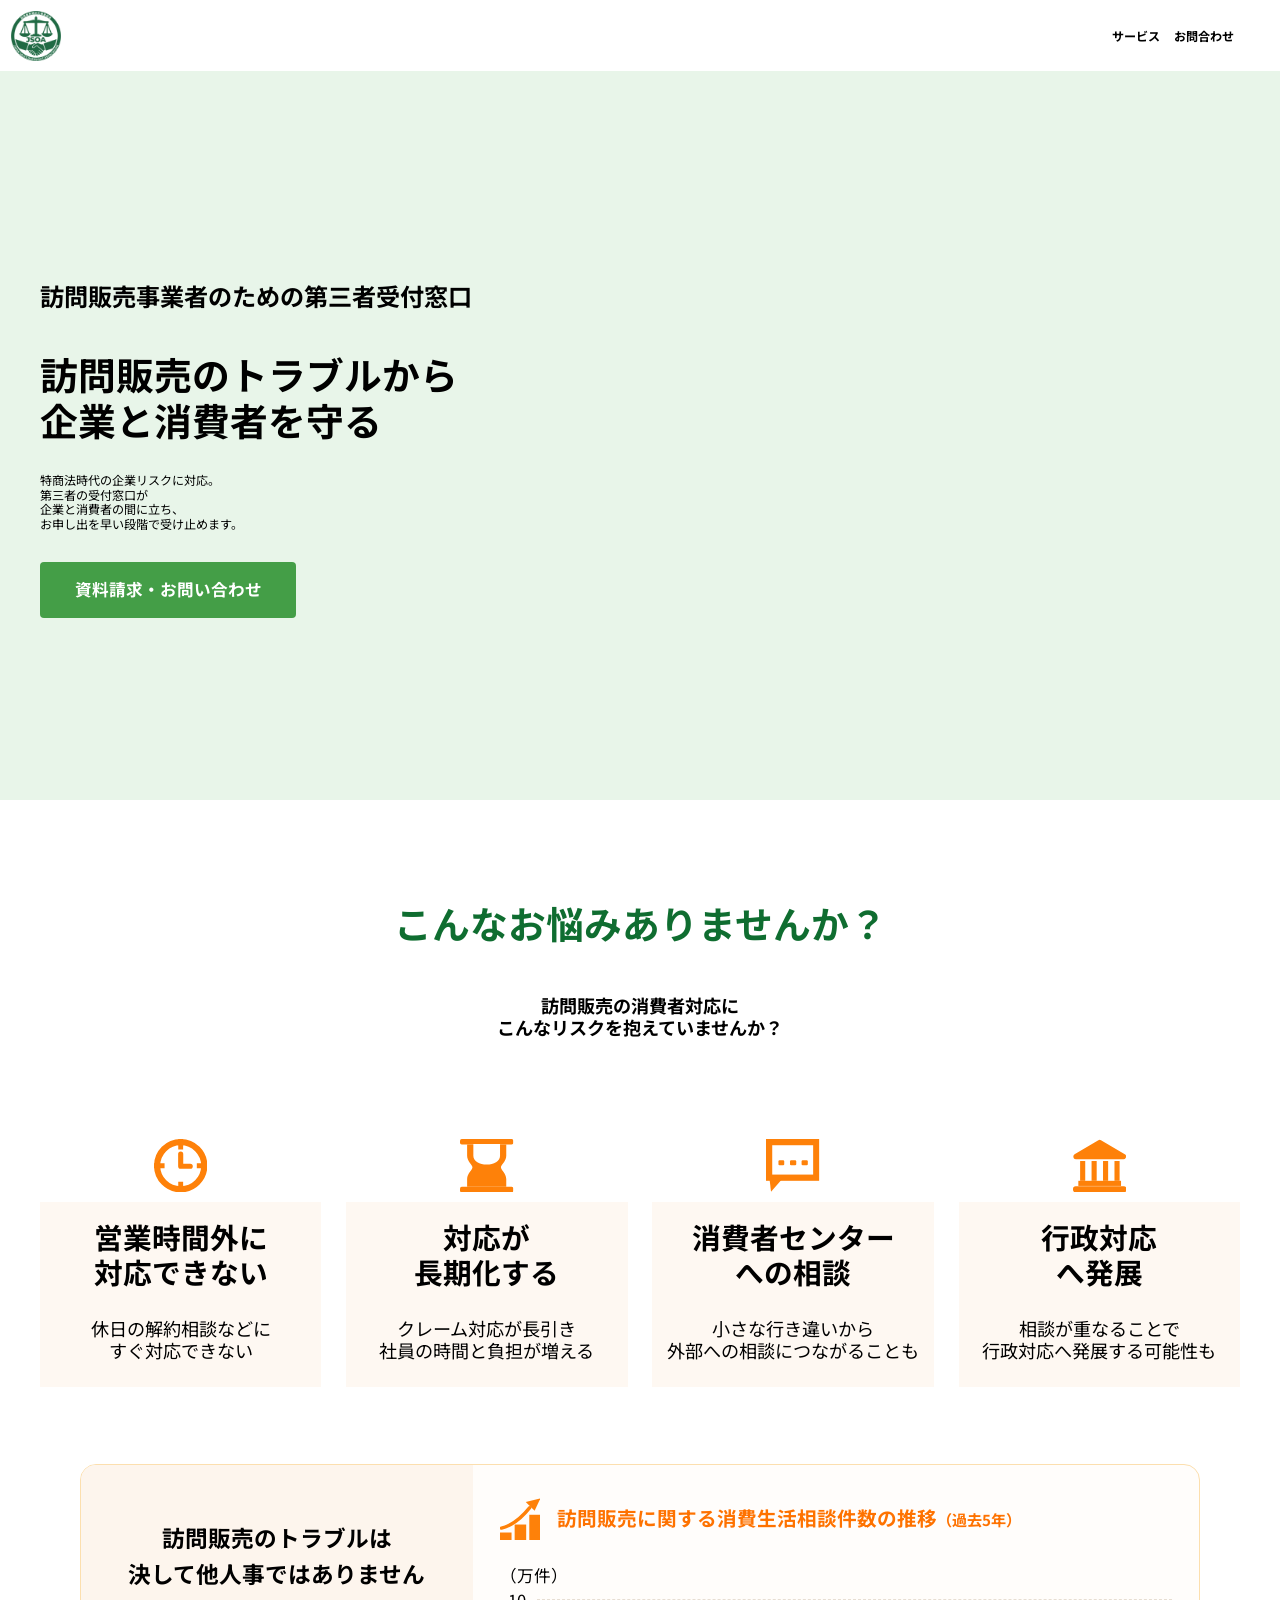
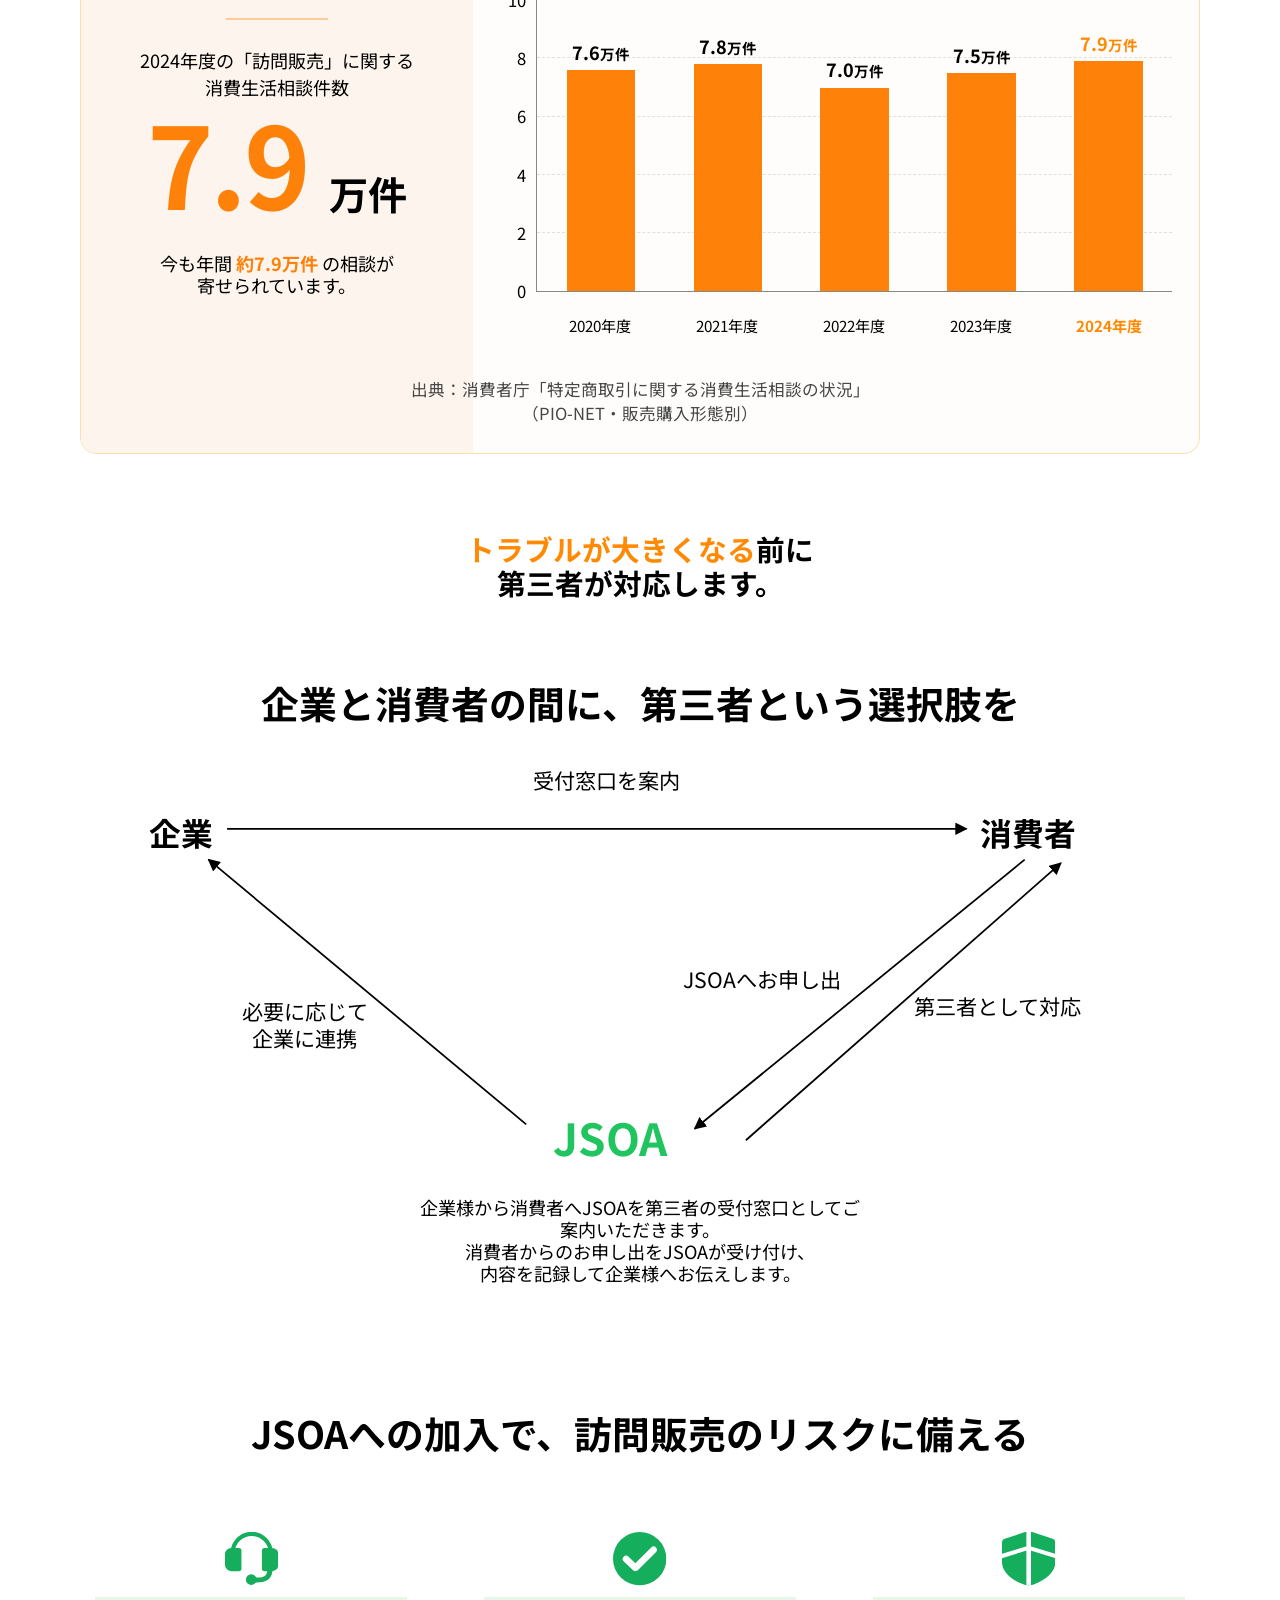
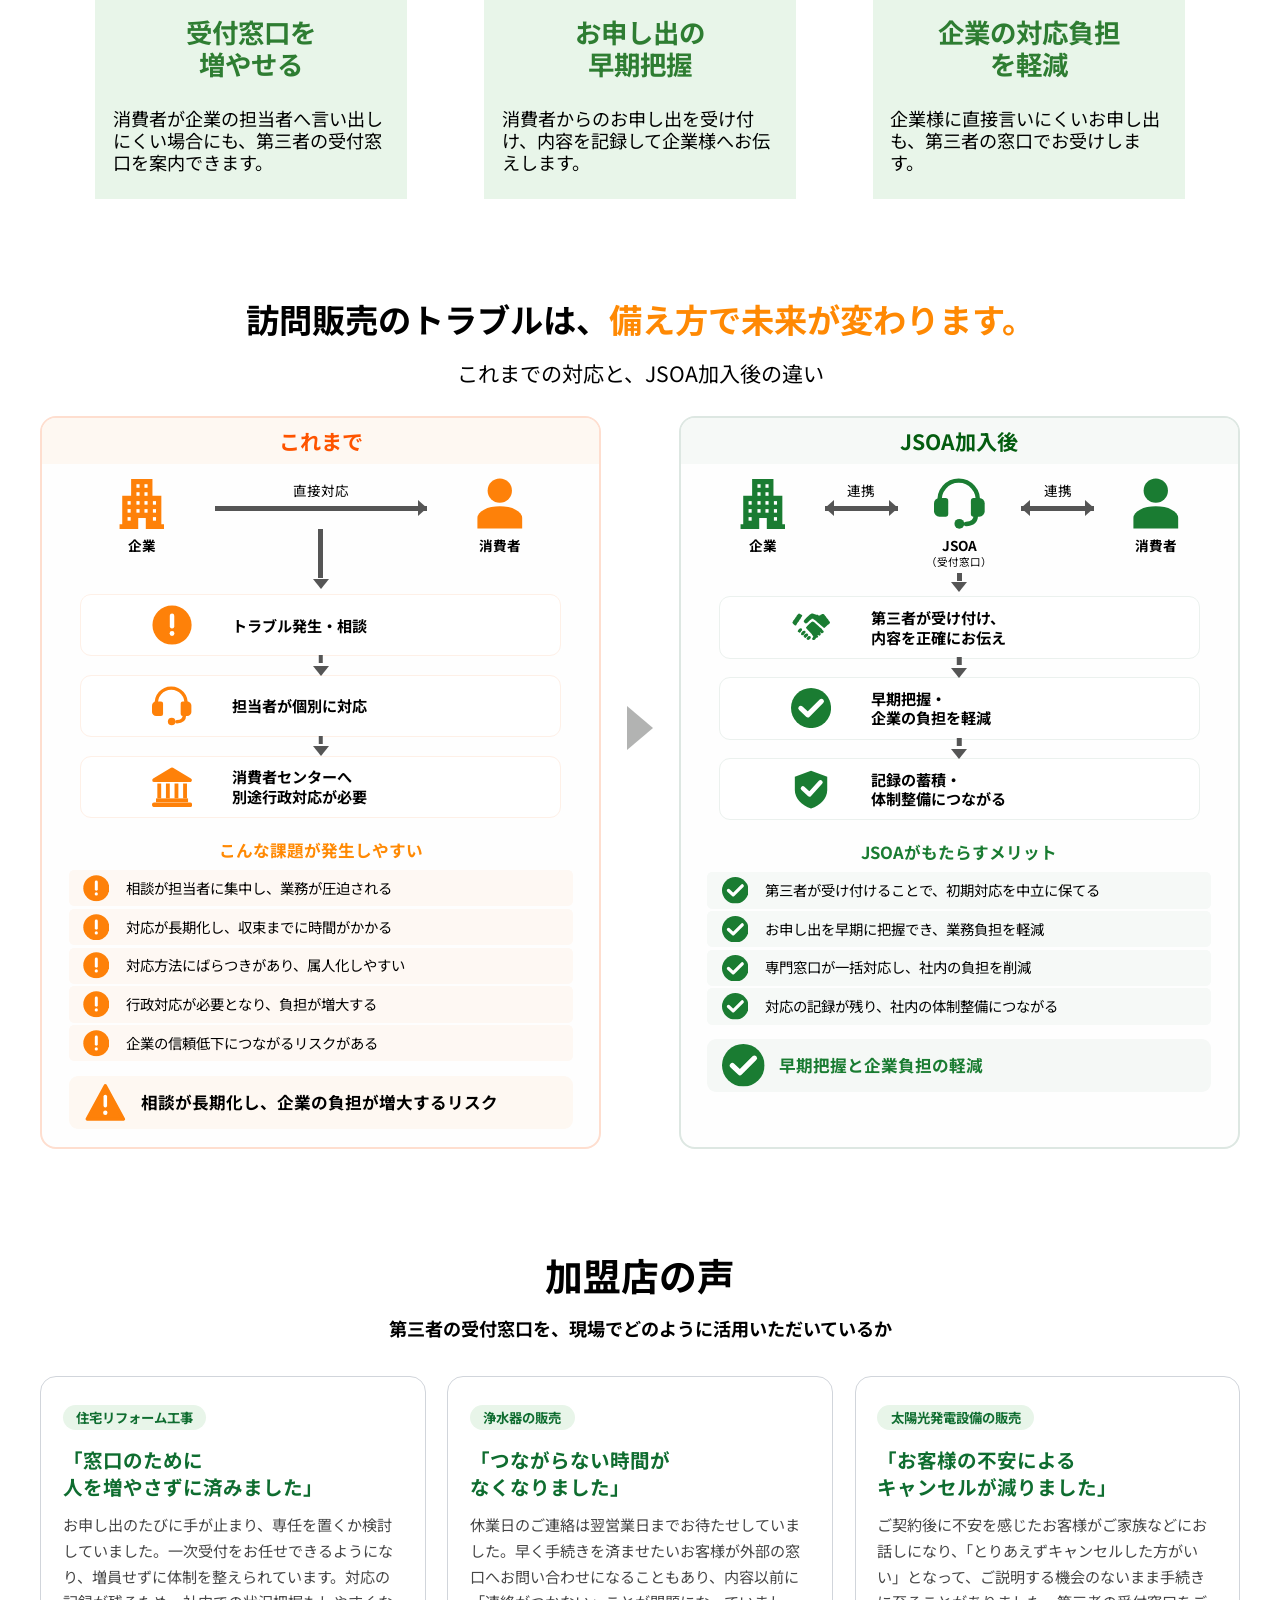
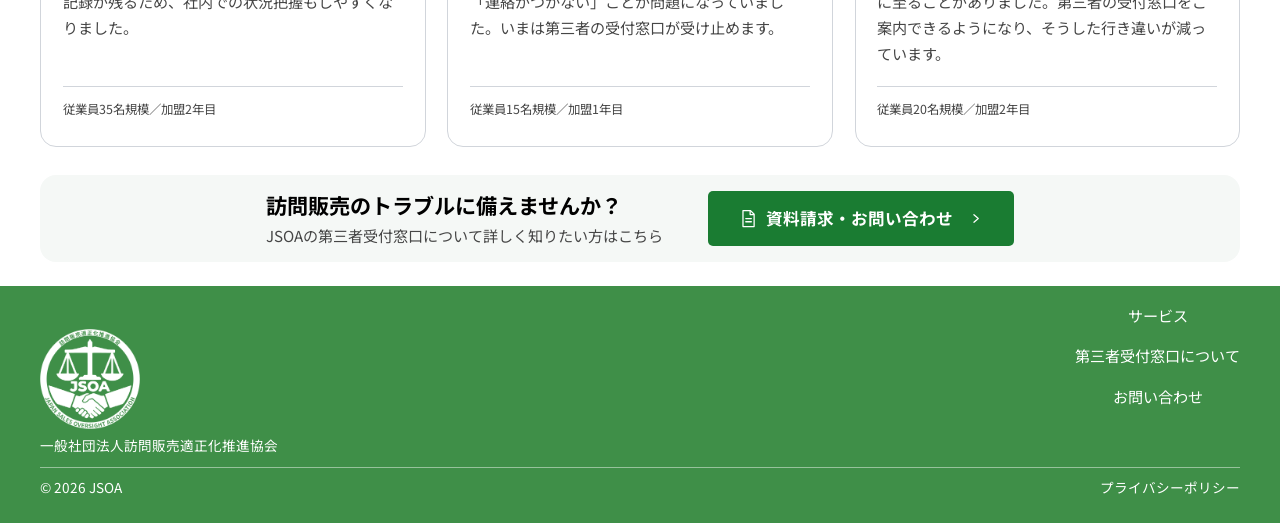
==== commit 41ae2cc7: "Bring today's testimonial copy in line with the legal review The review's word list replaces 相談 thro" ====
--- a/index.html
+++ b/index.html
@@ -436,7 +436,17 @@
 
 
   <!-- ============ 加盟店の声 ============ -->
-  <!-- 掲載内容はすべてダミーです。デザイン確認のために公開しています。
+  <!-- 法務チェック（LP文言 差し替え原稿 第2版）との関係
+       ・置き換えの原則にある「相談」は使っていない。外部の窓口や
+         ご家族に対する行為も「お問い合わせ」「お話し」に統一した。
+       ・3枚目「キャンセルが減りました」は効果の断定にあたる可能性があり、
+         契約書第16条第1項（結果を保証しない）との距離が近い。
+         また JSOA の受付窓口を解約抑止の手段として訴求する形になるため、
+         中立の受付窓口という位置づけとも衝突しうる。クライアントの
+         ご指示による内容のため現状維持。差し替える場合は
+         「ご説明の機会を確保できた」方向に寄せること。
+
+       掲載内容はすべてダミーです。デザイン確認のために公開しています。
        実在する加盟店の声に差し替えるか、実例がない場合は見出しを
        「活用イメージ」等に変え、想定例であることを明記してください。
        実在しない事業者の体験談を「加盟店の声」として出し続けることは
@@ -457,13 +467,13 @@
         <li class="vcard">
           <p class="vcard__badge">浄水器の販売</p>
           <h3 class="vcard__title">「つながらない時間が<br>なくなりました」</h3>
-          <p class="vcard__text">休業日のご連絡は翌営業日までお待たせしていました。早く手続きを済ませたいお客様が外部の窓口へ相談されることもあり、内容以前に「連絡がつかない」ことが問題になっていました。いまは第三者の受付窓口が受け止めます。</p>
+          <p class="vcard__text">休業日のご連絡は翌営業日までお待たせしていました。早く手続きを済ませたいお客様が外部の窓口へお問い合わせになることもあり、内容以前に「連絡がつかない」ことが問題になっていました。いまは第三者の受付窓口が受け止めます。</p>
           <p class="vcard__meta">従業員15名規模／加盟1年目</p>
         </li>
         <li class="vcard">
           <p class="vcard__badge">太陽光発電設備の販売</p>
           <h3 class="vcard__title">「お客様の不安による<br>キャンセルが減りました」</h3>
-          <p class="vcard__text">ご契約後に不安を感じたお客様がご家族などに相談され、「とりあえずキャンセルした方がいい」となって、ご説明する機会のないまま手続きに至ることがありました。第三者の受付窓口をご案内できるようになり、そうした行き違いが減っています。</p>
+          <p class="vcard__text">ご契約後に不安を感じたお客様がご家族などにお話しになり、「とりあえずキャンセルした方がいい」となって、ご説明する機会のないまま手続きに至ることがありました。第三者の受付窓口をご案内できるようになり、そうした行き違いが減っています。</p>
           <p class="vcard__meta">従業員20名規模／加盟2年目</p>
         </li>
       </ul>
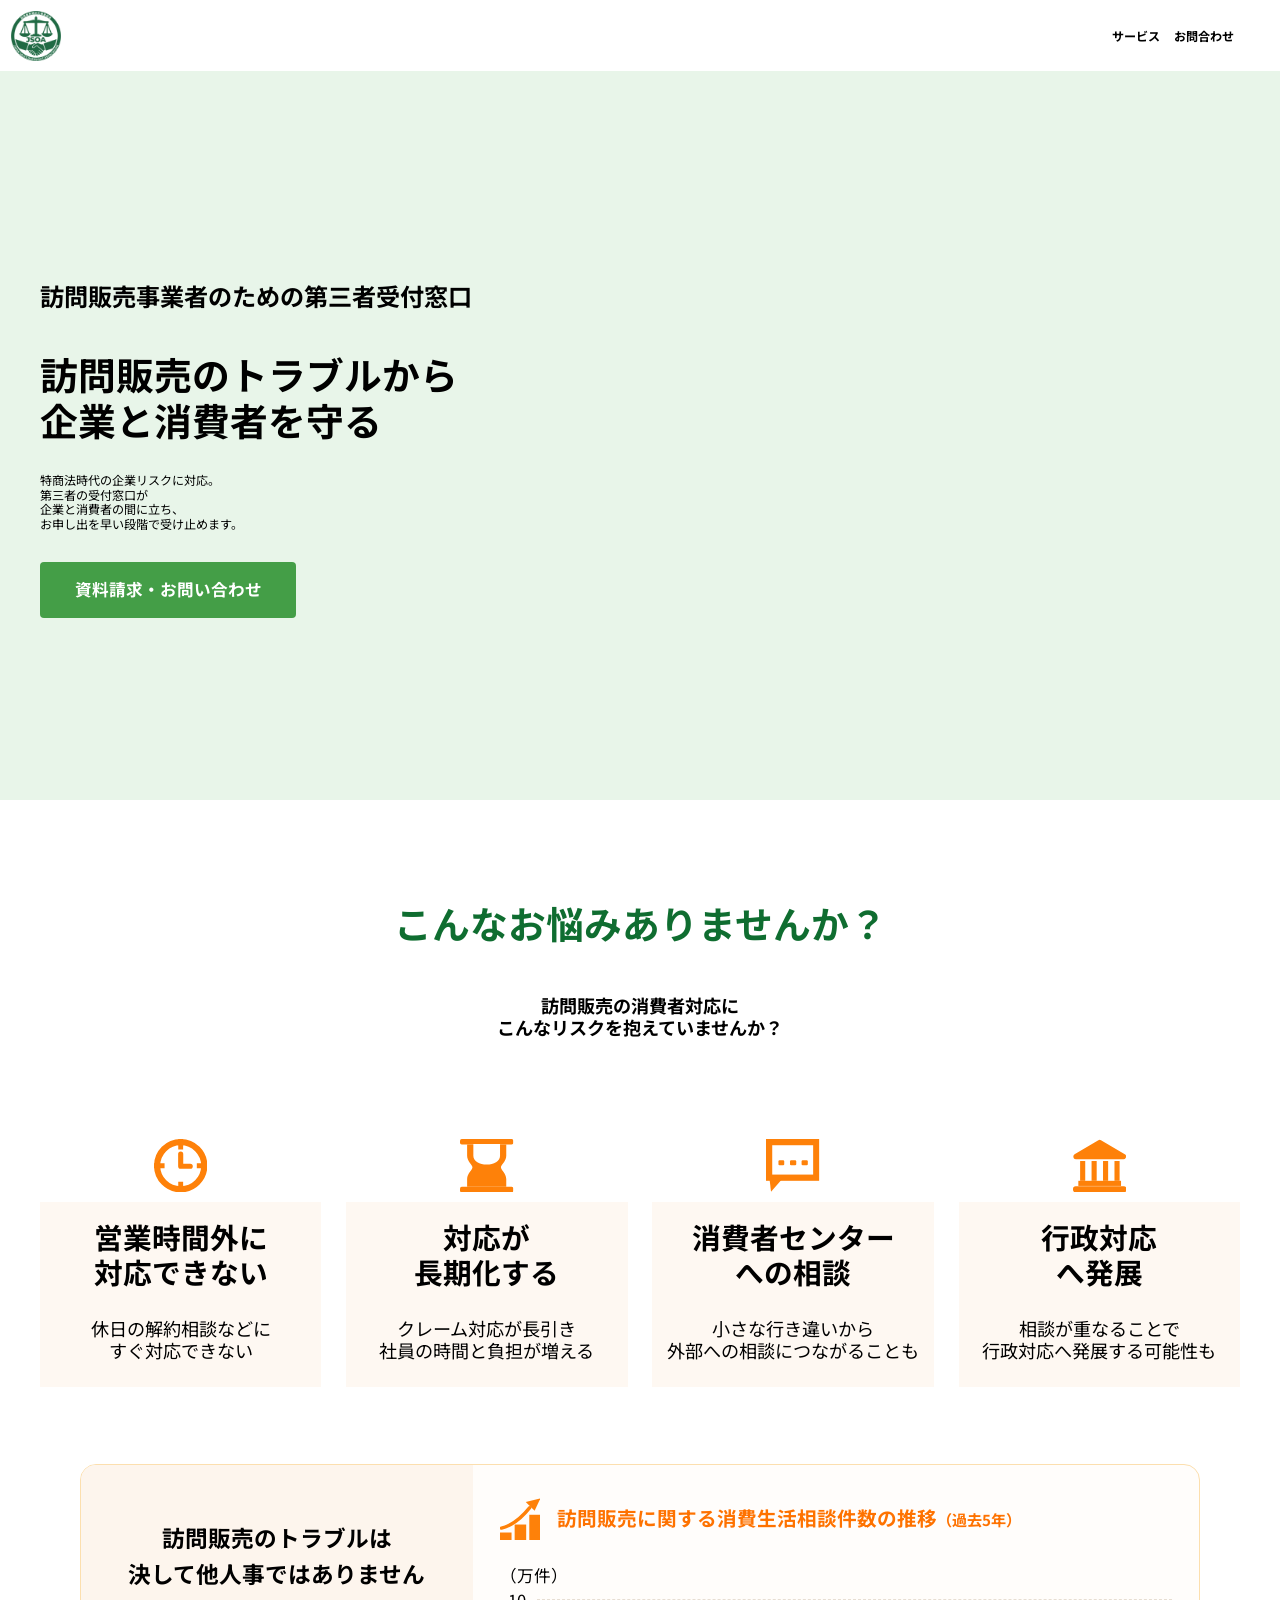
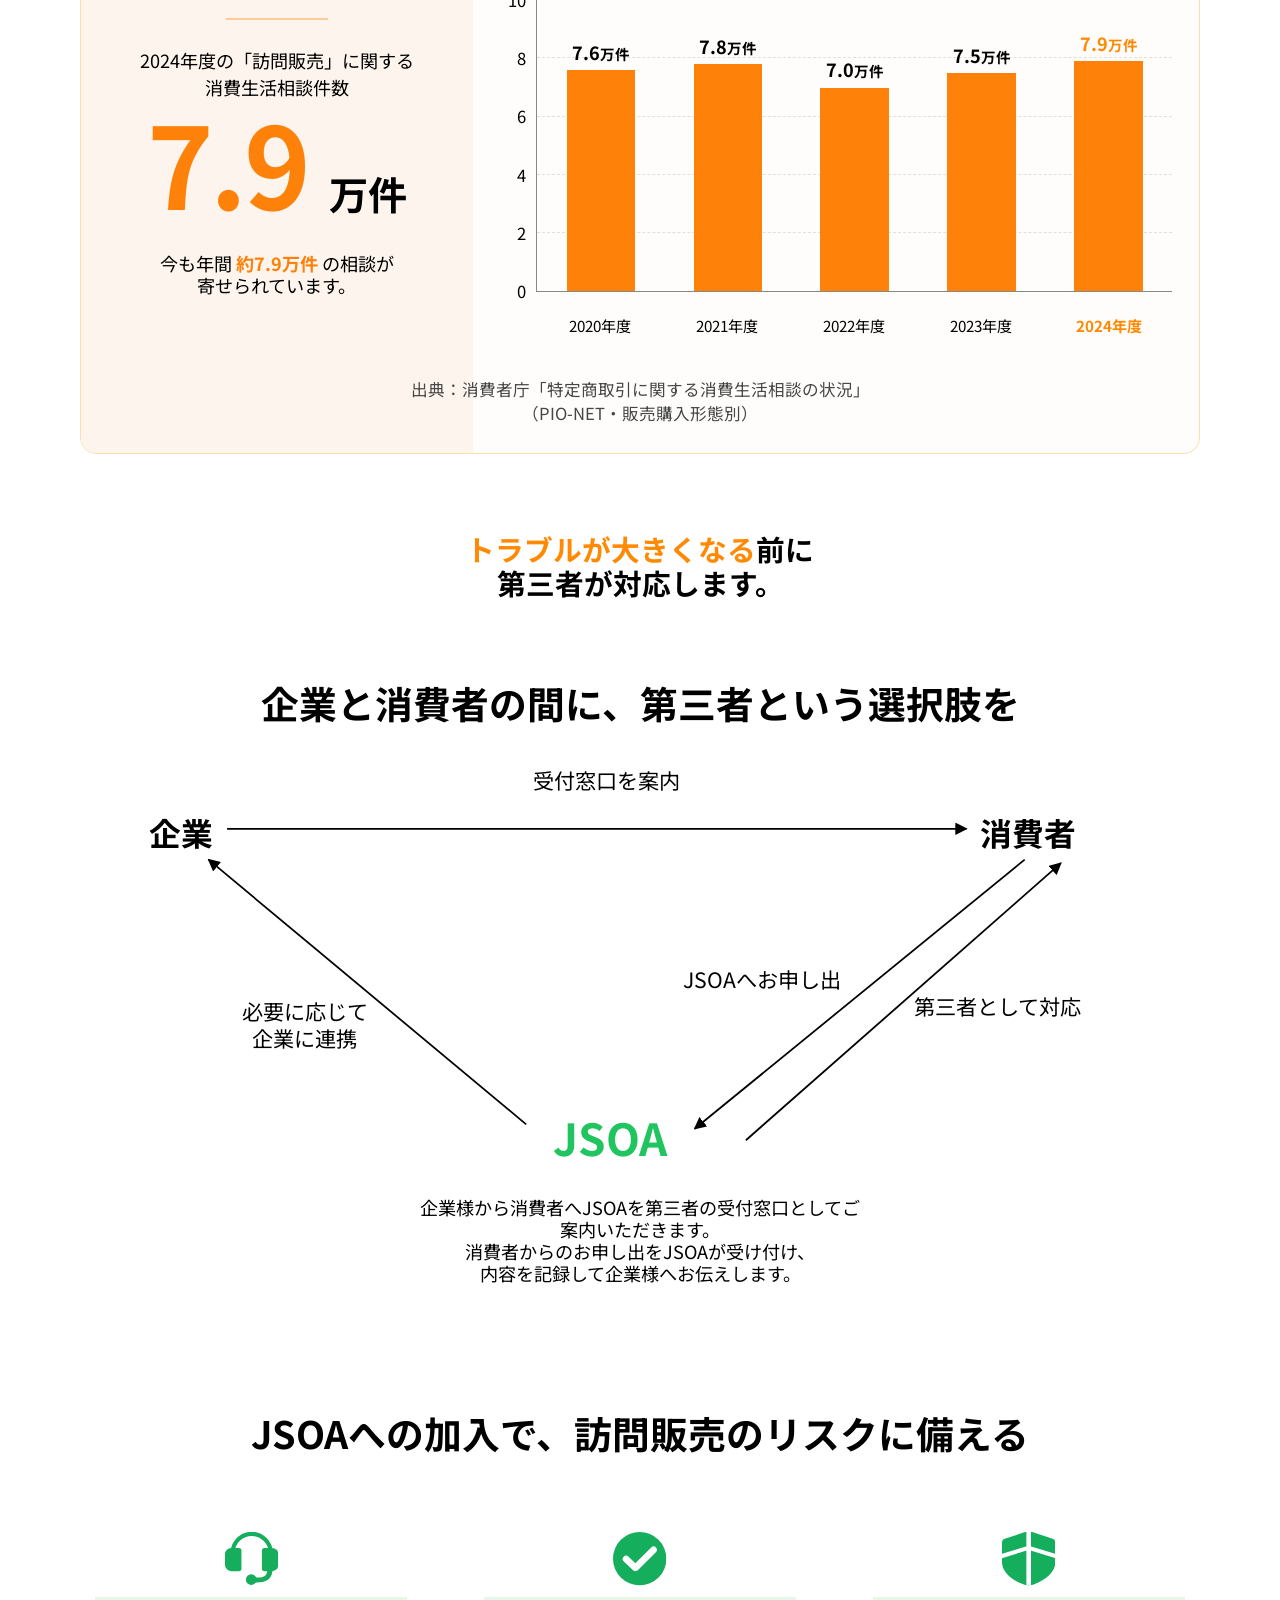
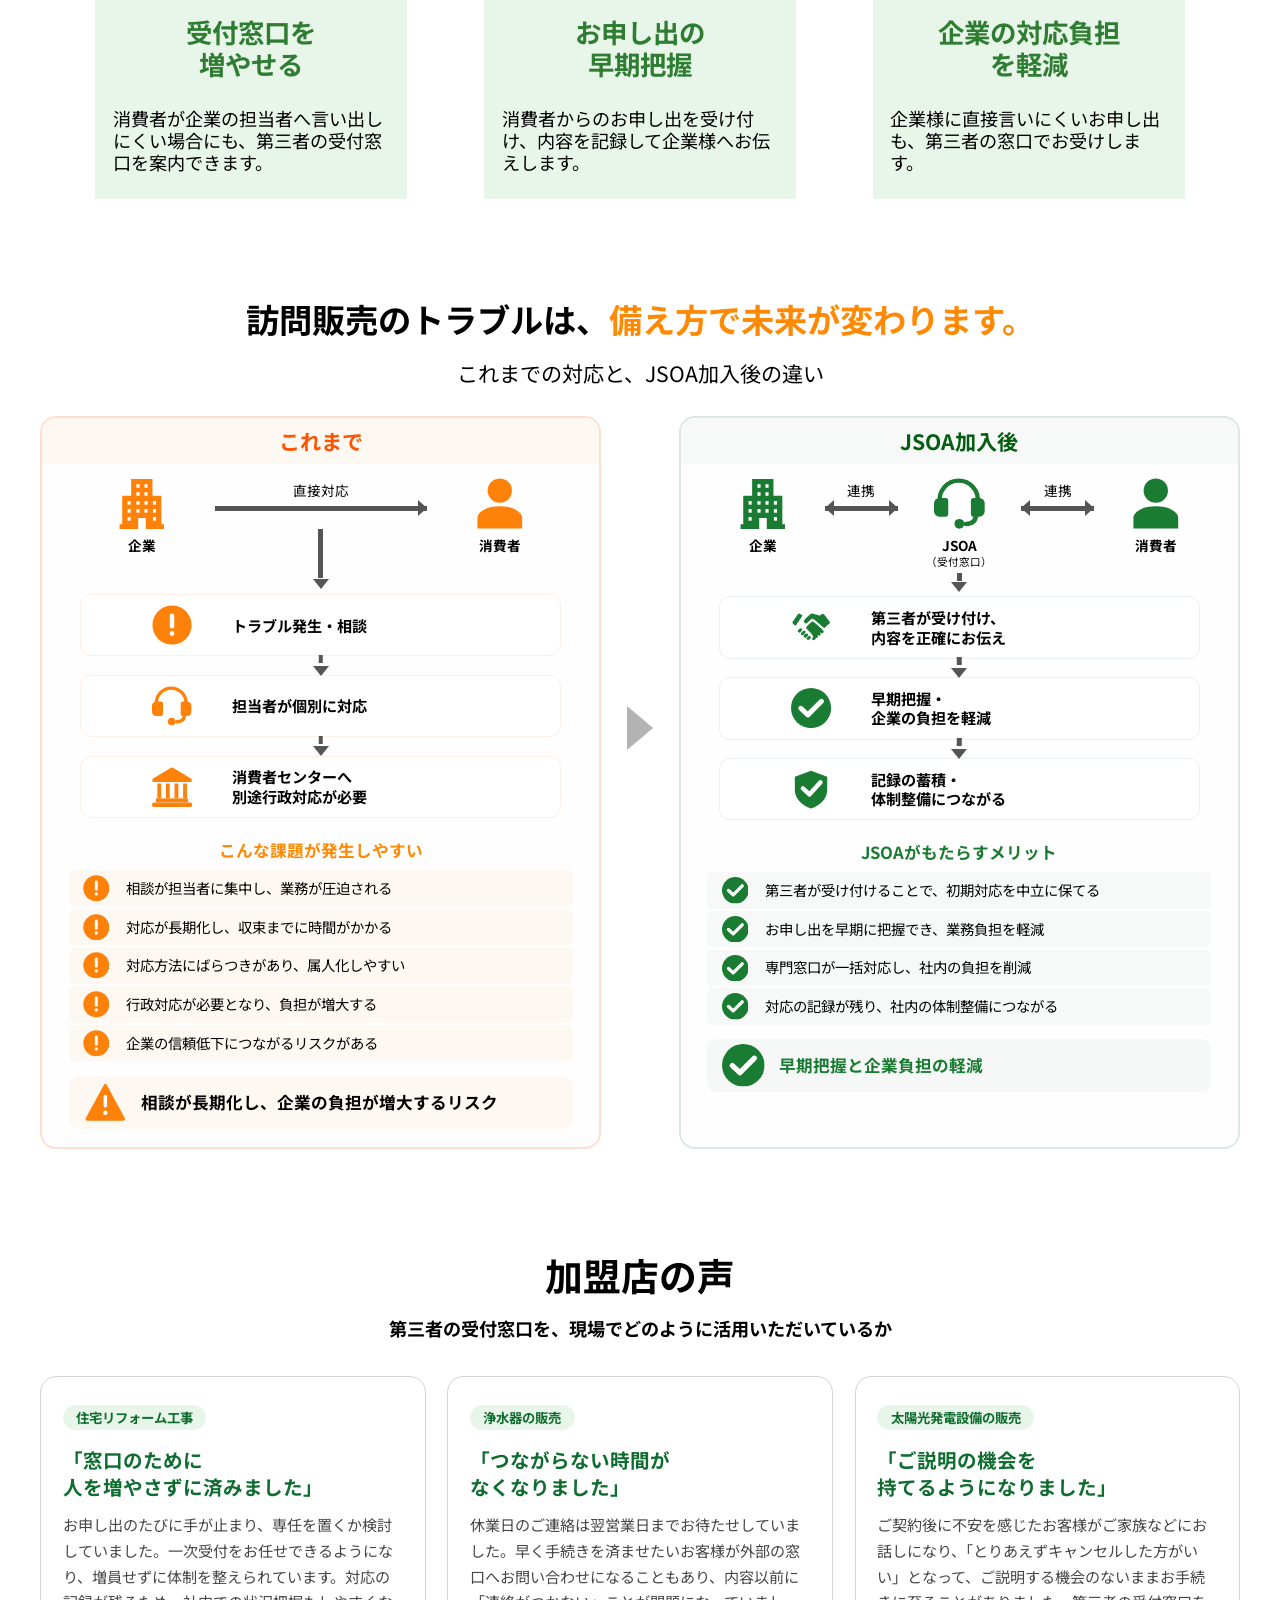
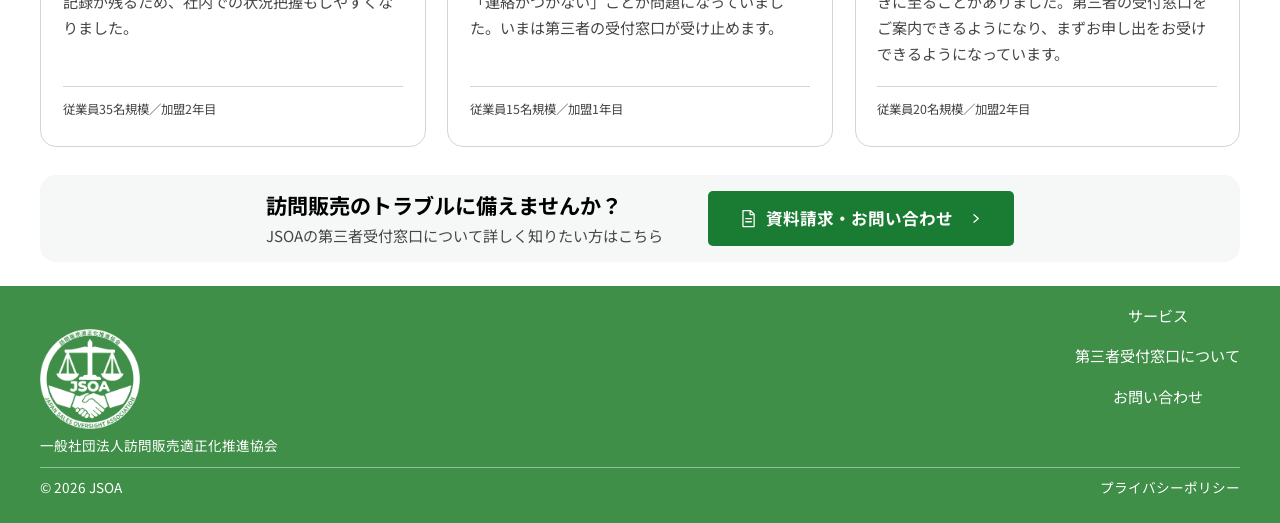
==== commit 696b1fa9: "Cover the consumer intake in the privacy policy, and soften the third card Privacy policy (review 5-" ====
--- a/index.html
+++ b/index.html
@@ -439,12 +439,11 @@
   <!-- 法務チェック（LP文言 差し替え原稿 第2版）との関係
        ・置き換えの原則にある「相談」は使っていない。外部の窓口や
          ご家族に対する行為も「お問い合わせ」「お話し」に統一した。
-       ・3枚目「キャンセルが減りました」は効果の断定にあたる可能性があり、
-         契約書第16条第1項（結果を保証しない）との距離が近い。
-         また JSOA の受付窓口を解約抑止の手段として訴求する形になるため、
-         中立の受付窓口という位置づけとも衝突しうる。クライアントの
-         ご指示による内容のため現状維持。差し替える場合は
-         「ご説明の機会を確保できた」方向に寄せること。
+       ・3枚目は当初「キャンセルが減りました」だったが、効果の断定
+         （契約書第16条第1項＝結果を保証しない）にあたり、また受付窓口を
+         解約抑止の手段として訴求する形になり中立の位置づけと衝突するため、
+         「ご説明の機会を持てるようになりました」に変更した。
+         場面とセリフはクライアントのご指示のまま残している。
 
        掲載内容はすべてダミーです。デザイン確認のために公開しています。
        実在する加盟店の声に差し替えるか、実例がない場合は見出しを
@@ -472,8 +471,8 @@
         </li>
         <li class="vcard">
           <p class="vcard__badge">太陽光発電設備の販売</p>
-          <h3 class="vcard__title">「お客様の不安による<br>キャンセルが減りました」</h3>
-          <p class="vcard__text">ご契約後に不安を感じたお客様がご家族などにお話しになり、「とりあえずキャンセルした方がいい」となって、ご説明する機会のないまま手続きに至ることがありました。第三者の受付窓口をご案内できるようになり、そうした行き違いが減っています。</p>
+          <h3 class="vcard__title">「ご説明の機会を<br>持てるようになりました」</h3>
+          <p class="vcard__text">ご契約後に不安を感じたお客様がご家族などにお話しになり、「とりあえずキャンセルした方がいい」となって、ご説明する機会のないままお手続きに至ることがありました。第三者の受付窓口をご案内できるようになり、まずお申し出をお受けできるようになっています。</p>
           <p class="vcard__meta">従業員20名規模／加盟2年目</p>
         </li>
       </ul>
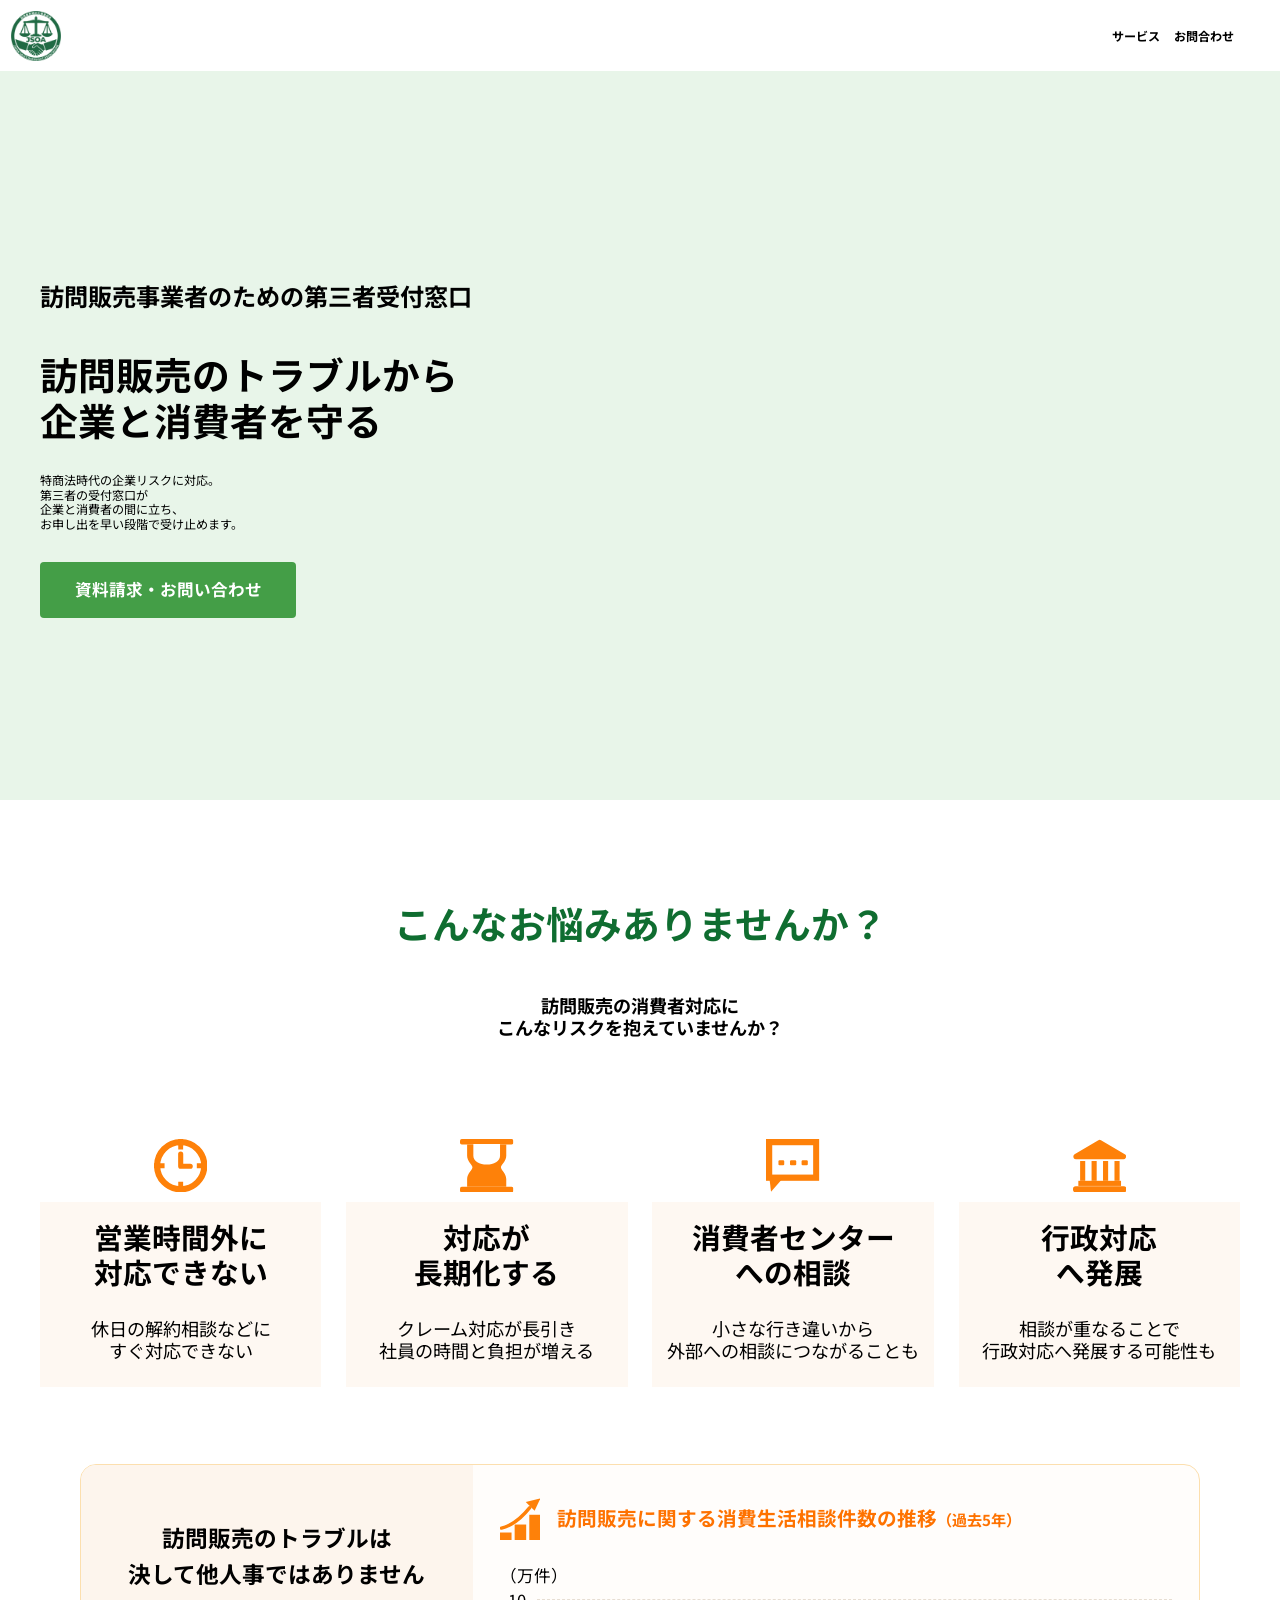
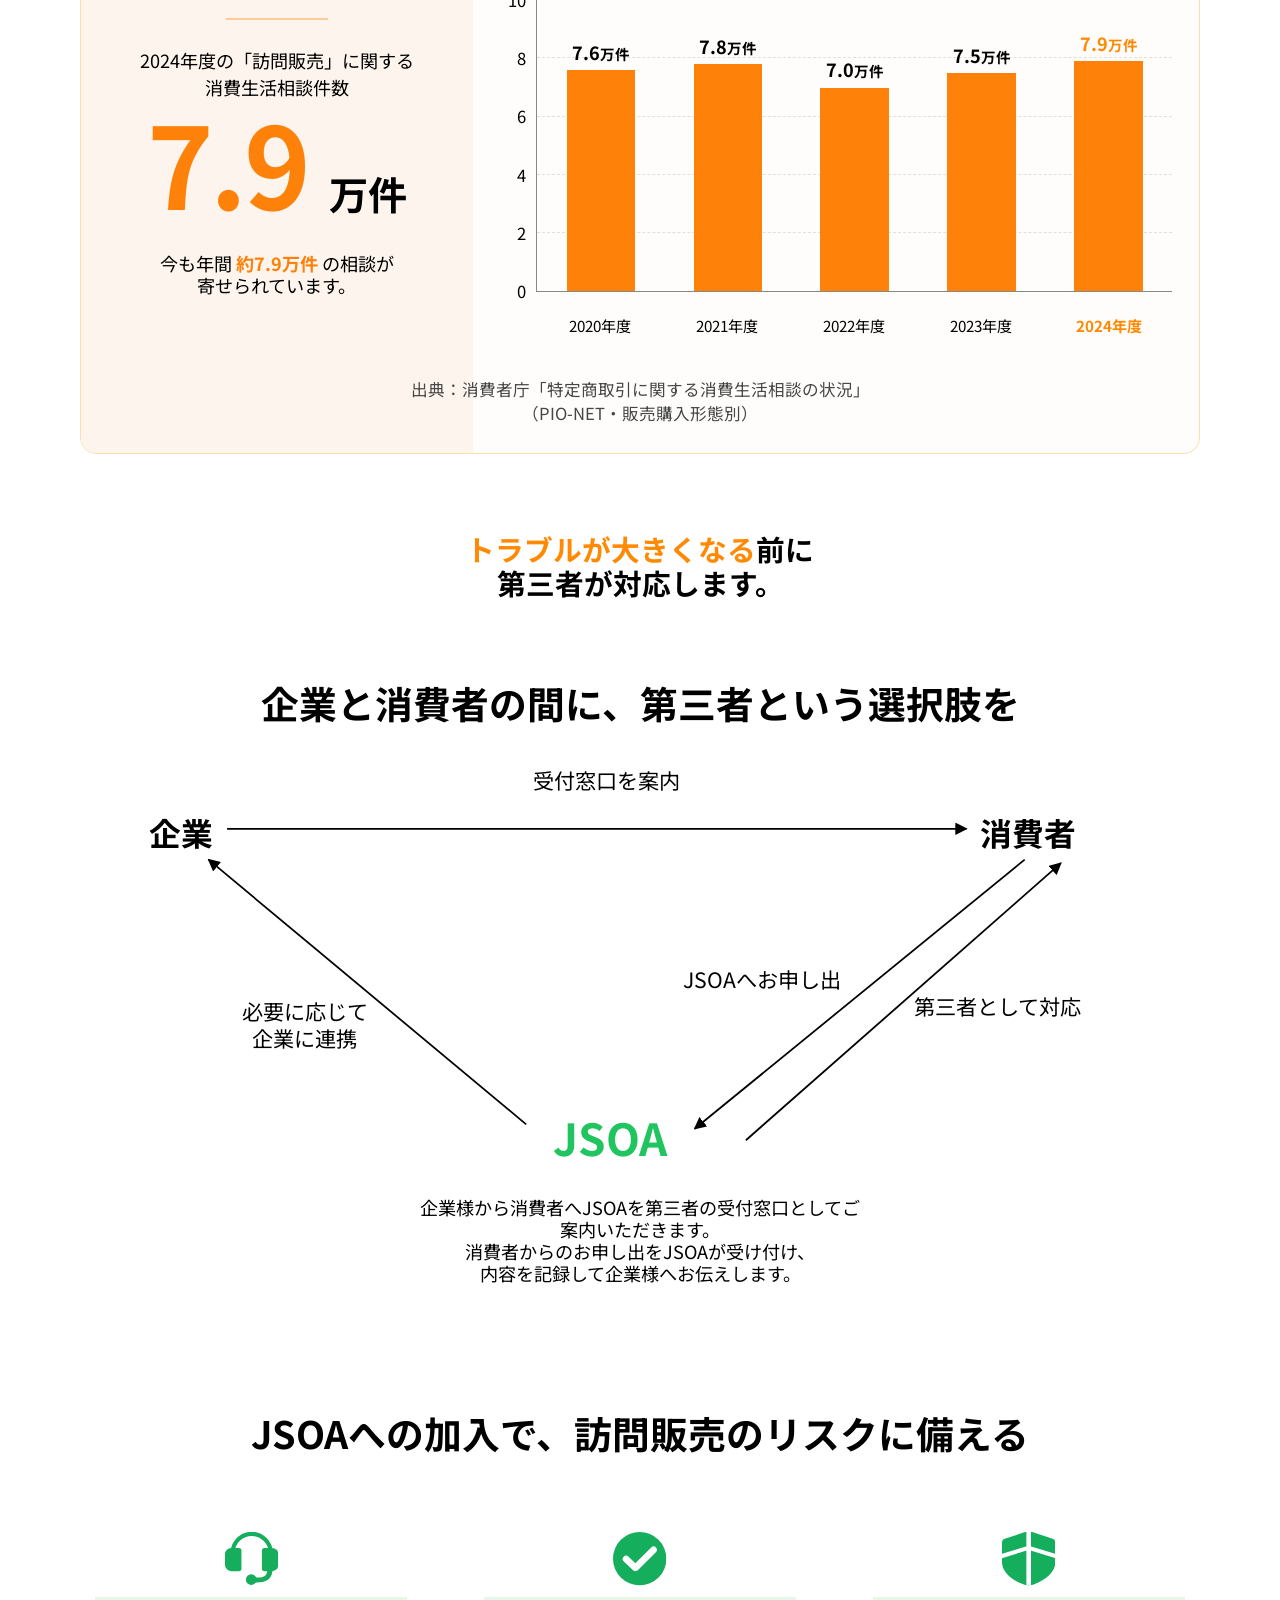
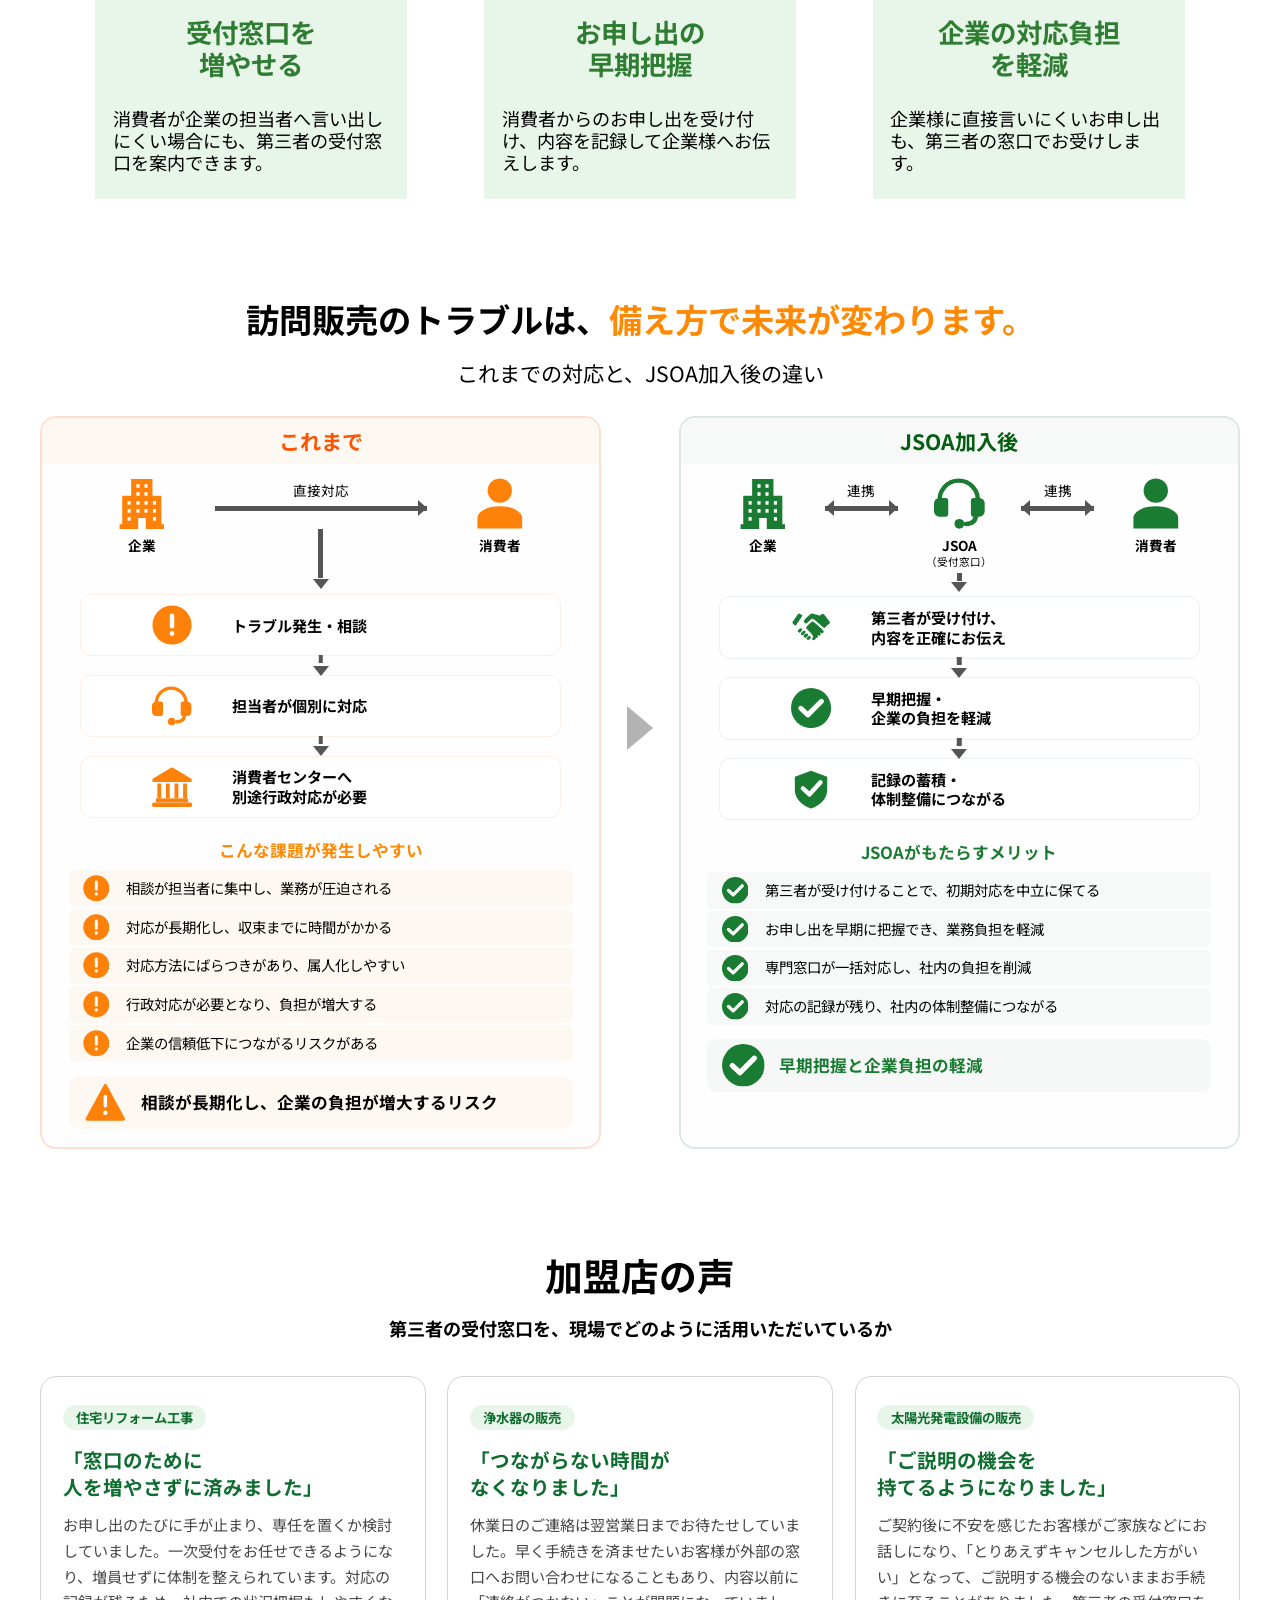
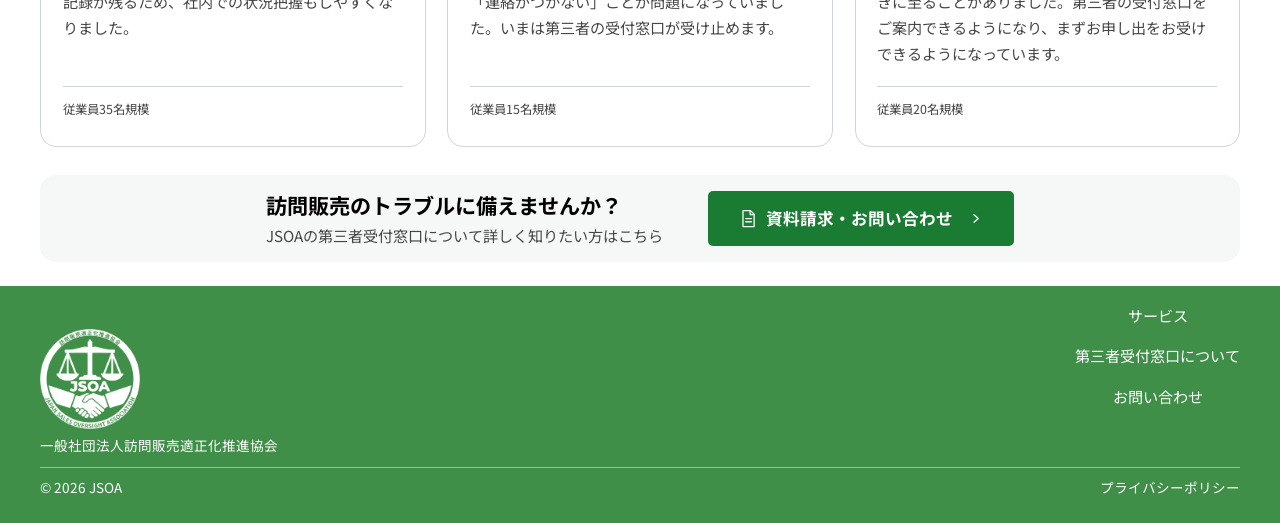
==== commit 576d073b: "Drop the membership duration from the testimonial cards Client's call. 従業員規模 stays, so each card sti" ====
--- a/index.html
+++ b/index.html
@@ -461,19 +461,19 @@
           <p class="vcard__badge">住宅リフォーム工事</p>
           <h3 class="vcard__title">「窓口のために<br>人を増やさずに済みました」</h3>
           <p class="vcard__text">お申し出のたびに手が止まり、専任を置くか検討していました。一次受付をお任せできるようになり、増員せずに体制を整えられています。対応の記録が残るため、社内での状況把握もしやすくなりました。</p>
-          <p class="vcard__meta">従業員35名規模／加盟2年目</p>
+          <p class="vcard__meta">従業員35名規模</p>
         </li>
         <li class="vcard">
           <p class="vcard__badge">浄水器の販売</p>
           <h3 class="vcard__title">「つながらない時間が<br>なくなりました」</h3>
           <p class="vcard__text">休業日のご連絡は翌営業日までお待たせしていました。早く手続きを済ませたいお客様が外部の窓口へお問い合わせになることもあり、内容以前に「連絡がつかない」ことが問題になっていました。いまは第三者の受付窓口が受け止めます。</p>
-          <p class="vcard__meta">従業員15名規模／加盟1年目</p>
+          <p class="vcard__meta">従業員15名規模</p>
         </li>
         <li class="vcard">
           <p class="vcard__badge">太陽光発電設備の販売</p>
           <h3 class="vcard__title">「ご説明の機会を<br>持てるようになりました」</h3>
           <p class="vcard__text">ご契約後に不安を感じたお客様がご家族などにお話しになり、「とりあえずキャンセルした方がいい」となって、ご説明する機会のないままお手続きに至ることがありました。第三者の受付窓口をご案内できるようになり、まずお申し出をお受けできるようになっています。</p>
-          <p class="vcard__meta">従業員20名規模／加盟2年目</p>
+          <p class="vcard__meta">従業員20名規模</p>
         </li>
       </ul>
 
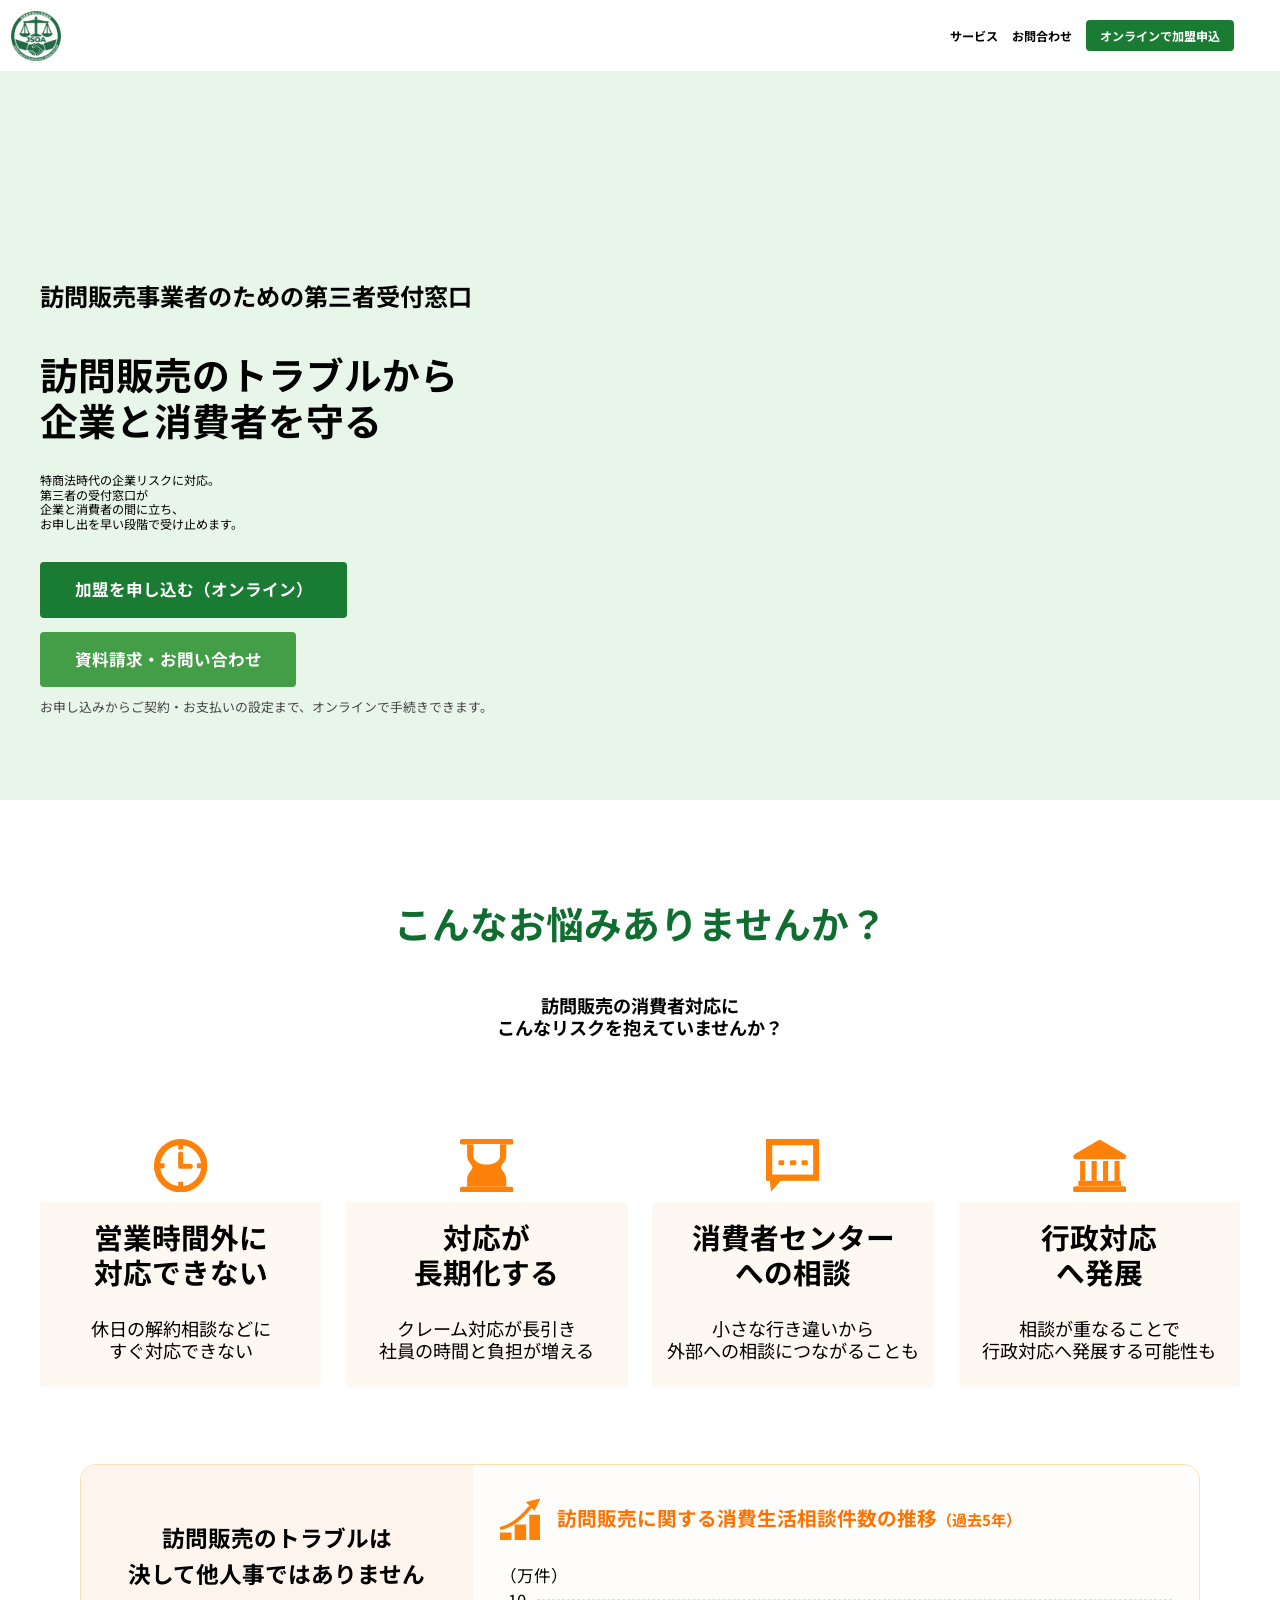
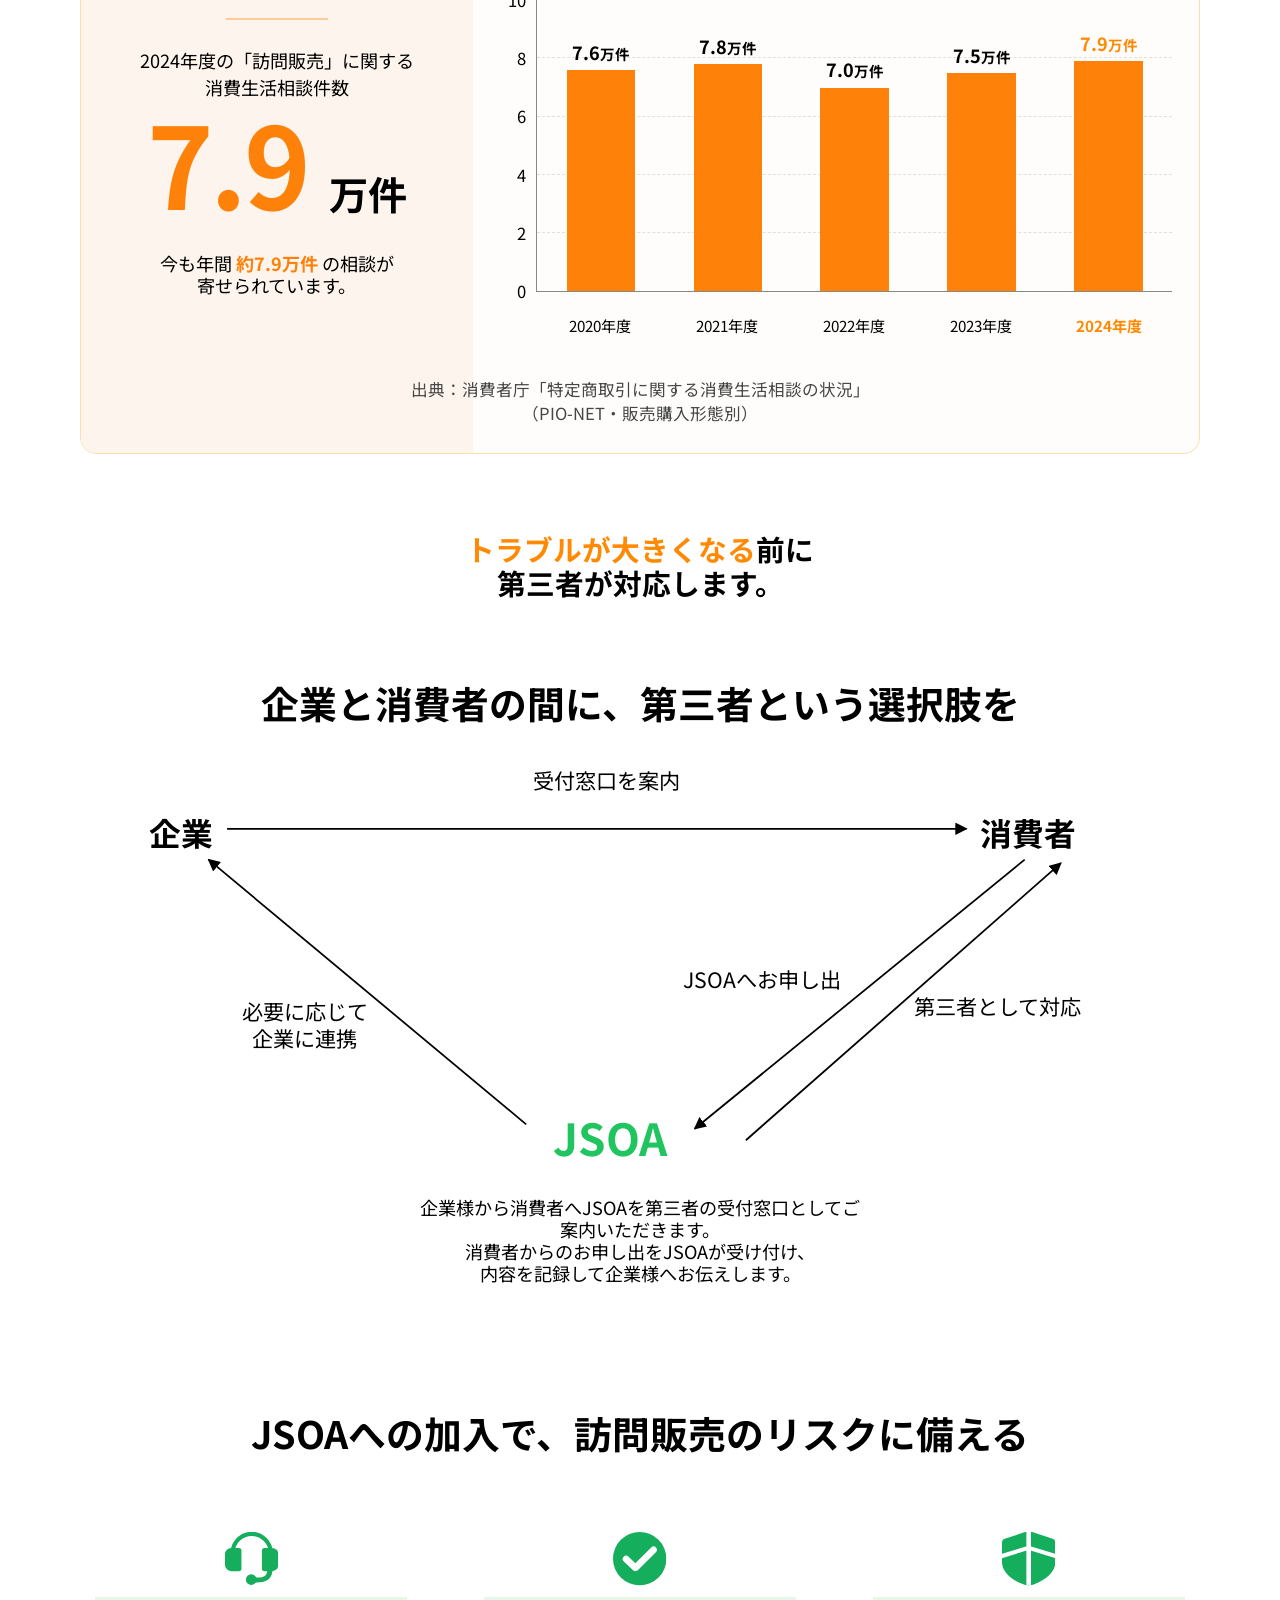
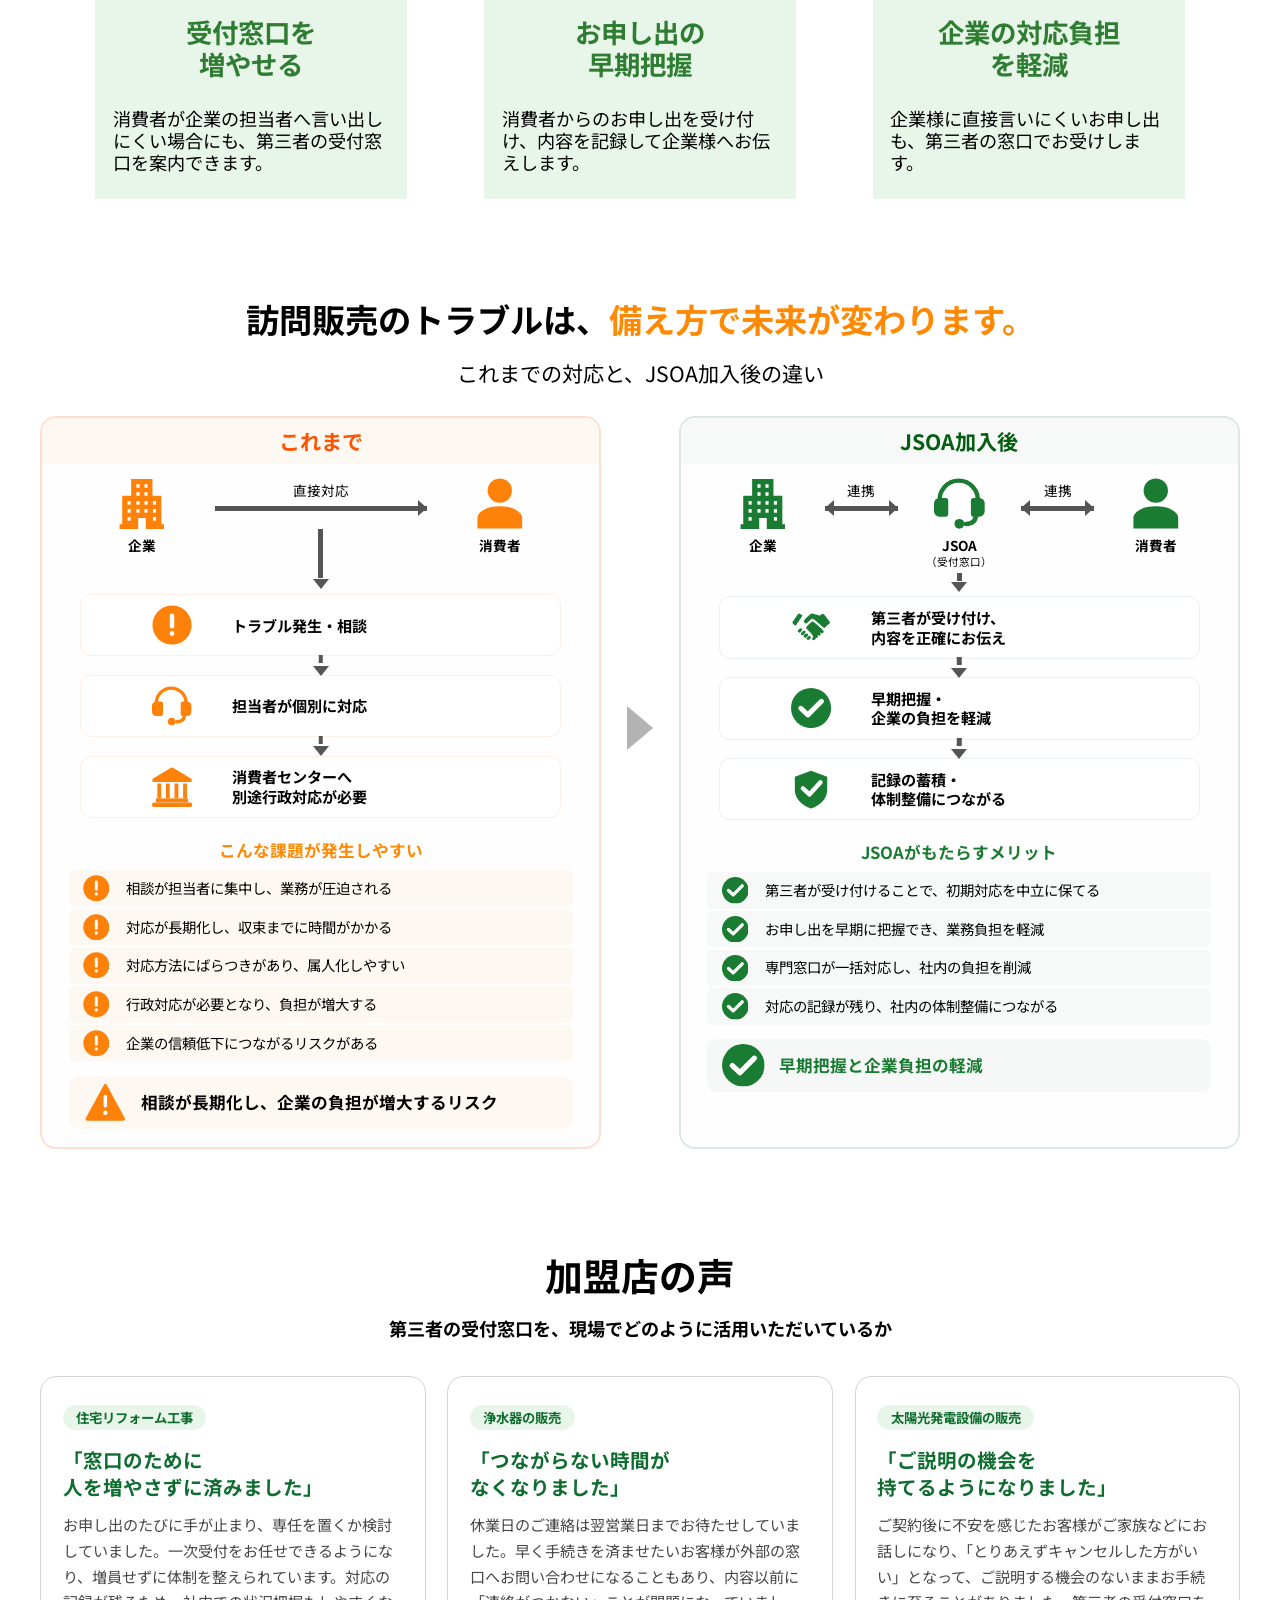
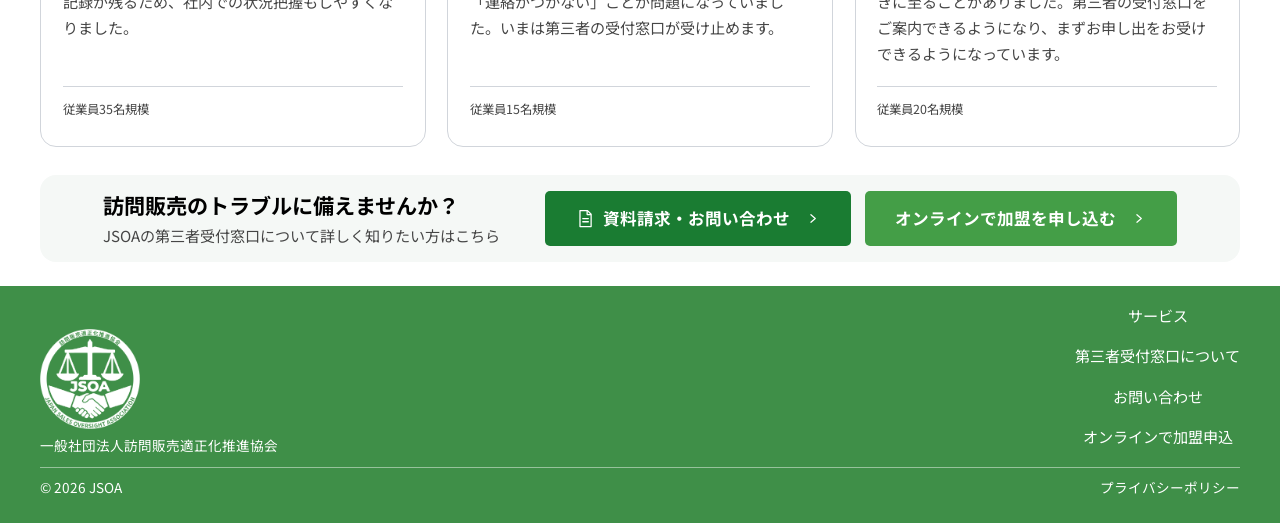
==== commit 32e8a86c: "LP：オンライン加盟申込（app.jsoa.net/apply）への導線を追加 ヘッダーナビ・ヒーロー・CTA帯・フッターナビに、オンライン申込ページへのボタン／リンクを追加。 既存の「資料請求・お問" ====
--- a/index.html
+++ b/index.html
@@ -147,6 +147,7 @@
       <ul class="nav__list">
         <li><a href="#service">サービス</a></li>
         <li><a href="#" data-cta>お問合わせ</a></li>
+        <li><a class="btn btn--primary nav__apply" href="https://app.jsoa.net/apply">オンラインで加盟申込</a></li>
       </ul>
     </nav>
   </div>
@@ -161,7 +162,11 @@
         <p class="hero__eyebrow">訪問販売事業者のための第三者受付窓口</p>
         <h1 class="hero__title">訪問販売のトラブルから<br>企業と消費者を守る</h1>
         <p class="hero__lead">特商法時代の企業リスクに対応。<br>第三者の受付窓口が<br>企業と消費者の間に立ち、<br>お申し出を早い段階で受け止めます。</p>
-        <a class="btn btn--primary hero__cta" href="#" data-cta>資料請求・お問い合わせ</a>
+        <div class="hero__ctas">
+          <a class="btn btn--primary hero__cta hero__cta--apply" href="https://app.jsoa.net/apply">加盟を申し込む（オンライン）</a>
+          <a class="btn btn--primary hero__cta" href="#" data-cta>資料請求・お問い合わせ</a>
+        </div>
+        <p class="hero__note">お申し込みからご契約・お支払いの設定まで、オンラインで手続きできます。</p>
       </div>
     </div>
     <div class="hero__media">
@@ -482,11 +487,17 @@
           <p class="ctaband__title">訪問販売のトラブルに備えませんか？</p>
           <p class="ctaband__sub">JSOAの第三者受付窓口について詳しく知りたい方はこちら</p>
         </div>
-        <a class="btn btn--primary btn--lg" href="#" data-cta>
-          <svg class="btn__icon"><use href="#i-doc"/></svg>
-          <span>資料請求・お問い合わせ</span>
-          <svg class="btn__arrow"><use href="#i-chevron"/></svg>
-        </a>
+        <div class="ctaband__btns">
+          <a class="btn btn--primary btn--lg" href="#" data-cta>
+            <svg class="btn__icon"><use href="#i-doc"/></svg>
+            <span>資料請求・お問い合わせ</span>
+            <svg class="btn__arrow"><use href="#i-chevron"/></svg>
+          </a>
+          <a class="btn btn--primary btn--lg btn--apply" href="https://app.jsoa.net/apply">
+            <span>オンラインで加盟を申し込む</span>
+            <svg class="btn__arrow"><use href="#i-chevron"/></svg>
+          </a>
+        </div>
       </div>
     </div>
   </section>
@@ -507,6 +518,7 @@
           <li><a href="#service">サービス</a></li>
           <li><a href="#about">第三者受付窓口について</a></li>
           <li><a href="#" data-cta>お問い合わせ</a></li>
+          <li><a href="https://app.jsoa.net/apply">オンラインで加盟申込</a></li>
         </ul>
       </nav>
     </div>
--- a/assets/css/style.css
+++ b/assets/css/style.css
@@ -142,6 +142,30 @@
 @media (min-width:768px){
   .hero__cta{font-size:min(1.299vw,18.7px);padding:min(1.32vw,19px) min(2.71vw,39px)}
   .btn--lg{font-size:min(1.299vw,18.7px);padding:min(1.32vw,19px) min(2.4vw,35px);border-radius:5px}
+}
+
+/* オンライン加盟申込（https://app.jsoa.net/apply）への導線。
+   既存の「資料請求・お問い合わせ」（data-cta）とは別のボタンとして並べる */
+.hero__ctas{display:flex;flex-wrap:wrap;gap:10px}
+.hero__cta--apply{background:var(--green)}
+.hero__note{font-size:12px;line-height:1.5}
+.btn--apply{background:var(--green-hero-btn)}
+.ctaband__btns{display:flex;flex-wrap:wrap;justify-content:center;gap:8px}
+.nav__apply{padding:8px 14px;color:var(--white)}
+.nav__list a.nav__apply:hover{color:var(--white)}
+@media (max-width:767px){
+  .hero__ctas{flex-direction:column;align-items:stretch;margin-top:32px}
+  .hero__ctas .hero__cta{margin-top:0}
+  .hero__note{margin-top:8px;margin-bottom:20px;font-size:11px}
+  .ctaband__btns{margin-top:7px;flex-direction:column;align-items:center;gap:6px}
+  .ctaband .ctaband__btns .btn{margin-top:0}
+}
+@media (min-width:768px){
+  .hero__ctas{margin-top:min(2.43vw,35px);gap:min(1.1vw,16px)}
+  .hero__ctas .hero__cta{margin-top:0}
+  .hero__note{margin-top:min(.8vw,12px);font-size:min(1.0vw,14px);color:var(--text-muted)}
+  .ctaband__btns{flex:none;gap:min(1.1vw,16px)}
+  .ctaband .ctaband__btns .btn{margin-top:0}
 }
 
 /* ---------- 5. Header（PCのみ / Figma: 高さ80px） ---------- */
